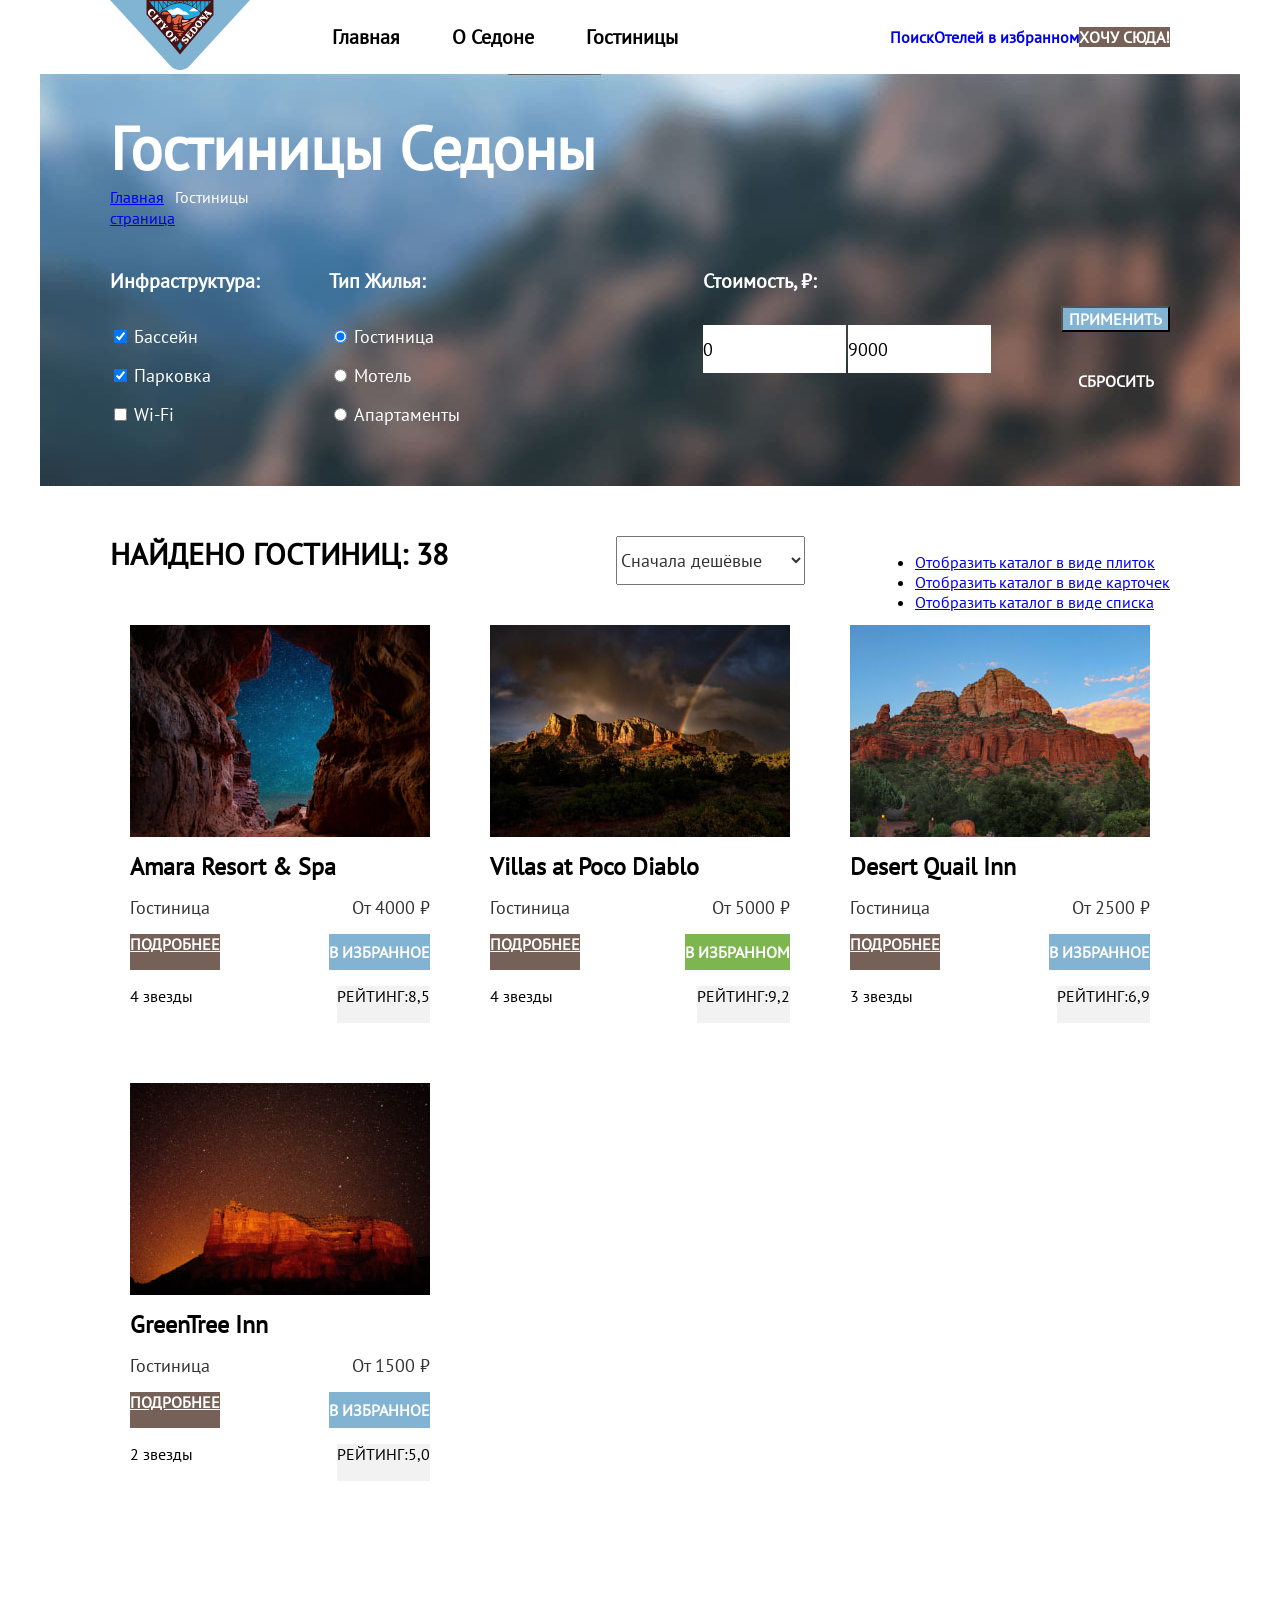
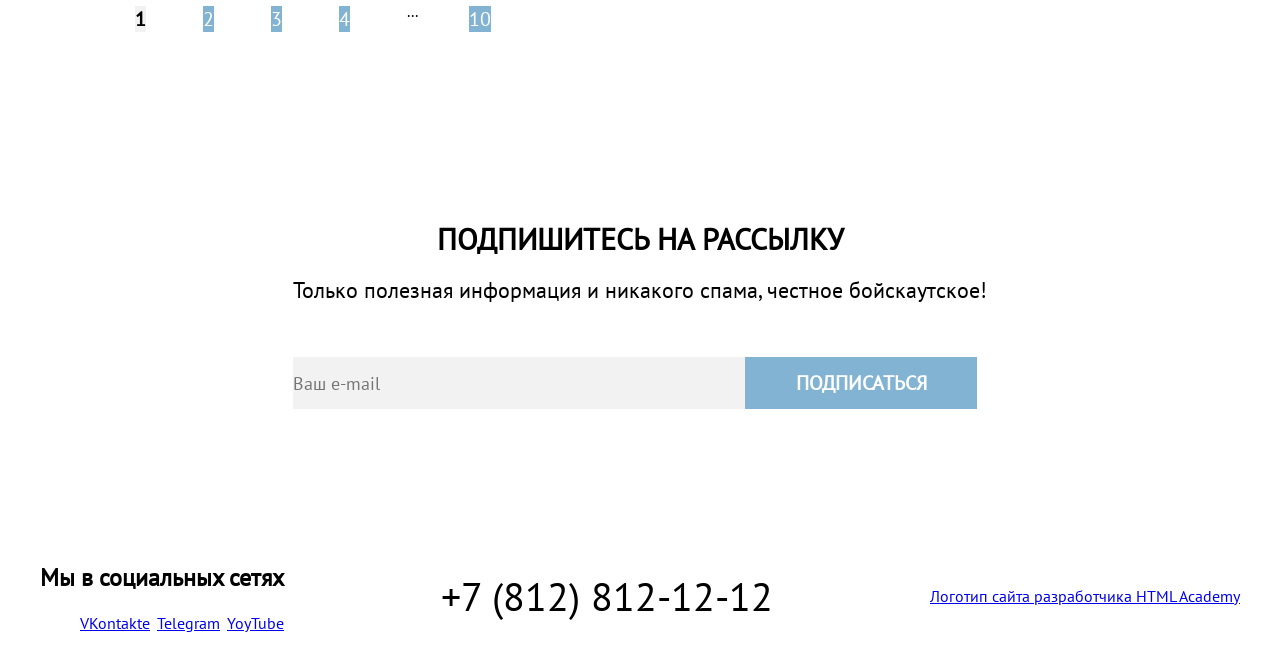
==== catalog.html @ 5b8c063a "Add files via upload" ====
<!DOCTYPE html>
<html lang="ru">

<head>
  <meta charset="utf-8">
  <link rel="stylesheet" href="styles/styles.css">
  <title>Седона</title>
</head>

<body>
  <header class="page_header">
    <nav class="navigation">
      <a class="page_navigation_logo" href="catalog.html">
        <img class="header_logo" src="images/header_logo.svg" width="140" height="70"
          alt="Логотип «Седона» в шапке сайта">
      </a>

      <!-- Блок навигации -->

      <ul class="navigation_list">
        <li class="navigation_item">
          <a class="navigation_link navigation_link_current" href="index.html">Главная</a>
        </li>
        <li class="navigation_item">
          <a class="navigation_link" href="#">О Седоне</a>
        </li>
        <li class="navigation_item">
          <a class="navigation_link navigation_link_current" aria_current="page">Гостиницы</a>
        </li>
      </ul>

      <!-- Блок пользователя -->

      <ul class="navigation_user">
        <li class="navigation_item">
          <a class="navigation_link" href="#">
            <span class="visually_hidden">Поиск</span>
          </a>
        </li>
        <li class="navigation_item">
          <a class="navigation_link" href="#">
            <span class="visually_hidden">Отелей в избранном</span>
            <span class="favourites_counter"></span>
          </a>
        </li>
        <li class="navigation_item">
          <a class="navigation_button button_brown" href="catalog.html">Хочу сюда!</a>
        </li>
      </ul>
    </nav>
  </header>

  <main class="main_container main">
    <div class="background">
      <header class="inner_header">
        <h1 class="inner-header_title">Гостиницы Седоны</h1>
        <!-- Хлебные крошки -->
        <ul class="breadcrumbs">
          <li class="breadcrumbs_item">
            <a class="breadcrumbs-link" href="index.html">
              <span class="visually-hidden">Главная страница</span>
            </a>
          </li>
          <li class="breadcrumbs_item">
            <a class="breadcrumbs-link breadcrumbs_current" aria-current="page">Гостиницы</a>
          </li>
        </ul>
      </header>
      <!-- Фильтры для поиска -->
      <section class="catalog_filter">
        <h2 class="visually-hidden" hidden>Фильтры для поиска гостиниц</h2>
        <form class="catalog_filter_form" action="https://echo.htmlacademy.ru/" method="get">
          <fieldset class="catalog_filter_group">
            <legend class="catalog_filter_title">Инфраструктура:</legend>
            <ul class="catalog_filter_list">
              <li class="catalog_filter_item">
                <label class="control">
                  <input class="control_input" type="checkbox" name="swimming_pool" checked>
                  <span class="control_label">Бассейн</span>
                </label>
              </li>
              <li class="catalog_filter_item">
                <label class="control">
                  <input class="control_input" type="checkbox" name="parking_place" checked>
                  <span class="control_label">Парковка</span>
                </label>
              </li>
              <li class="catalog_filter_item">
                <label class="control">
                  <input class="control_input" type="checkbox" name="Wi-Fi">
                  <span class="control_label">Wi-Fi</span>
                </label>
              </li>
            </ul>
          </fieldset>
          <fieldset class="catalog_filter_group">
            <legend class="catalog_filter_title">Тип Жилья:</legend>
            <ul class="catalog_filter_list">
              <li class="catalog_filter_item">
                <label class="control">
                  <input class="control_input" type="radio" name="hotels_type" value="hotel" checked>
                  <span class="control_label">Гостиница</span>
                </label>
              </li>
              <li class="catalog_filter_item">
                <label class="control">
                  <input class="control_input" type="radio" name="hotels_type" value="motel">
                  <span class="control_label">Мотель</span>
                </label>
              </li>
              <li class="catalog_filter_item">
                <label class="control">
                  <input class="control_input" type="radio" name="hotels_type" value="apartments">
                  <span class="control_label">Апартаменты</span>
                </label>
              </li>
            </ul>
          </fieldset>
          <!-- Доделать ценовой фильтр -->
          <div class="price_wrap">
            <fieldset class="catalog_filter_group">
              <legend class="catalog_filter_title">Стоимость, ₽:</legend>
              <div class="control_wrap">
                <label class="control">
                  <input class="input control_input price_control" type="number" value="0">
                </label>
                <label class="control">
                  <input class="input control_input price_control" type="number" value="9000">
                </label>
              </div>
            </fieldset>
          </div>
          <div class="button_wrap">
            <button class="btn button_apply button_blue" type="submit">Применить</button>
            <button class="btn button_reset" type="reset">Сбросить</button>
          </div>
        </form>
      </section>
    </div>

    <!-- Отображение каталога -->

    <section class="catalog_hotels">
      <div class="sort_wrap">
        <h2 class="catalog_hotels_title block_title">Найдено гостиниц: 38</h2>
        <select class="select select_control" aria-label="Сортировка">
          <option value="cheap">Сначала дешёвые</option>
          <option value="expensive">Сначала дорогие</option>
          <option value="popular">Сначала популярные</option>
        </select>
        <!-- Сортировка -->
        <ul class="sort_list">
          <li class="sort_item">
            <a class="sort sort_current" href="catalog.html?view=tile">
              <span class="visually-hidden">Отобразить каталог в виде плиток</span>
            </a>
          </li>
          <li class="sort_item">
            <a class="sort" href="catalog.html?view=card">
              <span class="visually-hidden">Отобразить каталог в виде карточек</span>
            </a>
          </li>
          <li class="sort_item">
            <a class="sort" href="catalog.html?view=list">
              <span class="visually-hidden">Отобразить каталог в виде списка</span>
            </a>
          </li>
        </ul>
      </div>

      <!-- Карточки гостиниц -->

      <ul class="hotels_list">
        <li class="hotels_card">
          <a href="#" class="hotels_link">
            <img class="hotels_image" src="images/catalog/amara_resort.jpg" width="300" height="212"
              alt="Звёздное небо в обрамлении скал">
          </a>
          <h3 class="hotels_title">Amara Resort &amp; Spa</h3>
          <p class="hotels_type_and_price">
            <span class="hotels_type">Гостиница</span>
            <span class="hotels_price">От 4000 ₽</span>
          </p>
          <p class="hotels_buttons">
            <a class="hotels_button button_brown" href="#">Подробнее</a>
            <button class="btn button_favourites button_blue" type="button">В избранное</button>
          </p>
          <div class="rating_wrap">
            <p class="rating_star">
              <span class="visually-hidden">4 звезды</span>
            </p>
            <p class="rating_text">Рейтинг:8,5</p>
          </div>
        </li>

        <li class="hotels_card">
          <a href="#" class="hotels_link">
            <img class="hotels_image" src="images/catalog/villas.jpg" width="300" height="212"
              alt="Скалы и радуга на закате">
          </a>
          <h3 class="hotels_title">Villas at Poco Diablo</h3>
          <p class="hotels_type_and_price">
            <span class="hotels_type">Гостиница</span>
            <span class="hotels_price">От 5000 ₽</span>
          </p>
          <p class="hotels_buttons">
            <a class="hotels_button button_brown" href="#">Подробнее</a>
            <button class="btn button_favourites button_green" type="button">В избранном</button>
          </p>
          <div class="rating_wrap">
            <p class="rating_star">
              <span class="visually-hidden">4 звезды</span>
            </p>
            <p class="rating_text">Рейтинг:9,2</p>
          </div>
        </li>

        <li class="hotels_card">
          <a href="#" class="hotels_link">
            <img class="hotels_image" src="images/catalog/desert.jpg" width="300" height="212"
              alt="Красные скалы на фоне закатного неба">
          </a>
          <h3 class="hotels_title">Desert Quail Inn</h3>
          <p class="hotels_type_and_price">
            <span class="hotels_type">Гостиница</span>
            <span class="hotels_price">От 2500 ₽</span>
          </p>
          <p class="hotels_buttons">
            <a class="hotels_button button_brown" href="#">Подробнее</a>
            <button class="btn button_favourites button_blue" type="button">В избранное</button>
          </p>
          <div class="rating_wrap">
            <p class="rating_star">
              <span class="visually-hidden">3 звезды</span>
            </p>
            <p class="rating_text">Рейтинг:6,9</p>
          </div>
        </li>

        <li class="hotels_card">
          <a href="#" class="hotels_link">
            <img class="hotels_image" src="images/catalog/greentree.jpg" width="300" height="212"
              alt="Скала под звёздным куполом">
          </a>
          <h3 class="hotels_title">GreenTree Inn</h3>
          <p class="hotels_type_and_price">
            <span class="hotels_type">Гостиница</span>
            <span class="hotels_price">От 1500 ₽</span>
          </p>
          <p class="hotels_buttons">
            <a class="hotels_button button_brown" href="#">Подробнее</a>
            <button class="btn button_favourites button_blue" type="button">В избранное</button>
          </p>
          <div class="rating_wrap">
            <p class="rating_star">
              <span class="visually-hidden">2 звезды</span>
            </p>
            <p class="rating_text">Рейтинг:5,0</p>
          </div>
        </li>
      </ul>

      <!-- Пагинация -->

      <ul class="pagination_list">
        <li class="pagination_item">
          <a class="pagination_link pagination_link_current" aria-current="page">1</a>
        </li>
        <li class="pagination_item">
          <a class="pagination_link" href="#">2</a>
        </li>
        <li class="pagination_item">
          <a class="pagination_link" href="#">3</a>
        </li>
        <li class="pagination_item">
          <a class="pagination_link" href="#">4</a>
        </li>
        <li class="pagination_item">
          <span class="pagination_more">...</span>
        </li>
        <li class="pagination_item">
          <a class="pagination_link" href="#">10</a>
        </li>
      </ul>
    </section>

    <!-- Рассылка -->

    <section class="catalog_subscribe page_subscribe subscribe_light">
      <div class="subscribe_wrap">
        <h2 class="subscribe_title block_title">Подпишитесь на рассылку</h2>
        <p class="subscribe_text block_description">Только полезная информация и никакого спама, честное бойскаутское!
        </p>
        <form class="subscribe_form" action="https://echo.htmlacademy.ru/" method="post">
          <input class="input subscribe_field" type="email" name="subscribe_email" placeholder="Ваш e-mail" required>
          <button class="btn subscribe_button button_blue" type="submit">Подписаться</button>
        </form>
      </div>
    </section>
  </main>

  <!-- Подвал сайта -->

  <footer class="page-footer">
    <section class="social">
      <h2 class="visually-hidden">Мы в социальных сетях</h2>
      <ul class="social_list">
        <li class="social_item">
          <a class="social_button" href="https://vk.com/htmlacademy">
            <span class="visually-hidden">VKontakte</span>
          </a>
        </li>

        <li class="social_item">
          <a class="social_button" href="https://t.me/htmlacademy">
            <span class="visually-hidden">Telegram</span>
          </a>
        </li>

        <li class="social_item">
          <a class="social_button" href="https://www.youtube.com/user/htmlacademyru">
            <span class="visually-hidden">YoyTube</span>
          </a>
        </li>
      </ul>
    </section>

    <a class="footer_contact_phone" href="tel:+78128121212">+7 (812) 812-12-12</a>

    <a class="htmlacademy_link" href="https://htmlacademy.ru/intensive/htmlcss">
      <span class="visually-hidden">Логотип сайта разработчика HTML Academy</span>
    </a>
  </footer>
</body>

</html>
---- styles/styles.css ----
@font-face {
  font-family: "PT Sans";
  font-style: normal;
  font-weight: 400;
  src: url("../fonts/ptsans-400.woff2") format("woff2");
  font-display: swap;
}

@font-face {
  font-family: "PT Sans";
  font-style: normal;
  font-weight: 700;
  src: utl("../fonts/ptsans-700.woff2") format("woff2");
  font-display: swap;
}

html {
  height: 100%;
  width: 100%;
}

body {
  width: 1200px;
  margin: 0 auto;
  display: flex;
  flex-direction: column;
  min-height: 100%;
  font-family: "PT Sans", sans-serif;
  color: #000;
  background-color: #fff;
}

.main_container {
  flex-grow: 1;
}

.main_page {
  text-align: center;
}

/* Блок навигации */

.navigation {
  width: 1060px;
  display: flex;
  margin: 0 auto;
}

.navigation_logo {
  width: 140px;
}

.navigation_list {
  margin: 0;
  padding: 0;
  width: 450px;
  margin-left: 30px;
  font-size: 20px;
  font-weight: 700;
  line-height: 24px;
  text-align: left;
  list-style: none;
  display: flex;
  justify-content: space-evenly;
  align-items: center;
}

.navigation_list a {
  text-decoration: none;
  color: #000;
}

/* Блок пользователя */

.navigation_user {
  margin: 0;
  padding: 0;
  max-width: 320px;
  margin-left: auto;
  font-size: 16px;
  line-height: 20px;
  font-weight: 700;
  list-style: none;
  display: flex;
  justify-content: space-between;
  align-items: center;
}

.navigation_user a {
  text-decoration: none;
  text-align: center;
}

.button_brown {
  background-color: #756157;
  color: white;
  text-transform: uppercase;
  font-weight: 700;
}

/* Приветствие */

.page_welcome {
  background-color: lightblue;
  background-image: url("../images/overlap.svg"), url("../images/index_background.jpg");
  background-position: bottom, center center;
  background-repeat: no-repeat;
  background-size: 100% auto, cover;
  padding: 51px 371px 82px;
}

.welcome {
  display: block;
  margin: 0 auto;
}

/* Заголовки и описания */

.block_title{
  font-size: 30px;
  line-height: 36px;
  text-transform: uppercase;
}

.block_description {
  font-size: 22px;
  line-height: 26px;
}

.item_title {
  font-size: 24px;
  line-height: 28px;
  text-transform: uppercase;
}

.item_description {
  font-size: 18px;
  line-height: 21px;
}

/* Преимущества */
.advantages_title_wrap {
  width: 700px;
  margin: 69px auto;
}

.advantages_list{
  margin: 0;
  padding: 0;
}

.advantages_item{
  list-style: none;
}

.advantages_item_wrap {
  display: flex;
}

.advantages_wrap {
  width: 400px;
  height: 385px;
  display: flex;
  flex-direction: column;
  justify-content: space-evenly;
}

.advantages_item_title {
  width: 175px;
  height: 56px;
  margin: 0 auto;
}

.advantages_item_description {
  width: 230px;
  height: 63px;
  margin: 0 auto;
}

.advantages_item_blue {
  background-color: #82B3D3;
}

.advantages_item_light {
  background-color: rgba(131, 179, 211, 0.12);
}

/* Преимущества и услуги */

.advantages_item_light_blue,
.services_item:nth-child(2n+1) {
  background-color: rgba(131, 179, 211, 0.2);
}

/* Услуги */
.services_title_wrap {
  width: 500px;
  margin: 64px auto;
}

.services_list {
  display: flex;
  margin: 0;
  padding: 0;
}

.services_item {
  width: 400px;
  height: 385px;
  list-style: none;
  display: flex;
  flex-direction: column;
  justify-content: space-evenly;
}

/* Поиск гостиниц */
.hotels{
  height: 406px;
  display: flex;
  flex-direction: column;
  justify-content: center;
}

.button_search {
  font-size: 20px;
  line-height: 36px;
  width: 376px;
  height: 52px;
  margin: 0 auto;
}

/* Рассылка */

.btn,
.input,
.select {
  font-family: inherit;
}

.subscribe {
  color: #fff;
  background-color: lightblue;
  background-image: url("../images/subscribe.jpg");
  background-size: cover;
}

.page_subscribe {
  height: 414.86px;
  display: flex;
  flex-direction: column;
  justify-content: center;
}

.subscribe_wrap {
  display: flex;
  flex-direction: column;
  width: 684ppx;
  height: 214.86px;
  margin: 0 auto;
}

.subscribe_title {
  margin: 0 auto 20px;
}

.block_description {
  margin: 0 auto 54px;
}

.subscribe_form {
  width: 684px;
  display: flex;
}

.button_blue {
  color: #fff;
  background-color: #82B3D3;
  font-weight: 700;
  text-transform: uppercase;
}

.subscribe_field {
  padding: 0;
  border: 0;
  font-size: 18px;
  line-height: 24px;
  width: 452px;
  height: 52px;
  background-color: #F2F2F2;
}

.subscribe_button {
  padding: 0;
  border: 0;
  font-size: 20px;
  line-height: 36px;
  width: 232px;
  height: 52px;
}

/* Подвал сайта */
.page-footer {
  height: 120px;
  display: flex;
  justify-content: space-between;
  align-items: center;
}

.social_list {
  display: flex;
  list-style: none;
  justify-content: space-between;
}

.footer_contact_phone {
  text-decoration: none;
  color: #000;
  font-size: 40px;
  line-height: 40px;
}

/* Страница каталога */

.background {
  background-image: url("../images/catalog/header_background.jpg");
  color: #fff;
  background-size: cover;
  background-repeat: no-repeat;
  height: 412px;
  margin-bottom: 50px;
}

.inner-header_title {
  font-size: 60px;
  line-height: 78px;
  margin: 0;
  padding-top: 35px;
  padding-left: 70px;
}

/* Хлебные крошки */

.breadcrumbs {
  margin: 0;
  list-style: none;
  padding-left: 70px;
  padding-bottom: 40px;
  display:flex;
  width: 114px;
}

.breadcrumbs_item {
  font-size: 16px;
  line-height: 21px;
}

/* Фильтры для поиска */

.catalog_filter {
  padding-left: 70px;
  width: 1060px;
  min-height: 160px;
}

.catalog_filter_form {
  display: flex;
  justify-content: space-between;
  max-height: 200px;
}

.catalog_filter_title {
  padding: 0;
  font-size: 20px;
  line-height: 24px;
  font-weight: 700;
  margin-bottom: 32px;
}

.catalog_filter_group {
  border: 0;
  padding: 0;
  margin: 0;
}

.catalog_filter_group:nth-child(1) {
  margin-right: 70px;
}

.catalog_filter_group:nth-child(2) {
  margin-right: auto;
}

.catalog_filter_list {
  padding: 0;
  margin: 0;
  display: flex;
  flex-direction: column;
}

.catalog_filter_item {
  list-style: none;
}

.catalog_filter_item + .catalog_filter_item {
  margin-top: 16px;
}

.control_label {
  font-size: 18px;
  line-height: 23px;
}

.control_input {
  font-size: 18px;
  line-height: 24px;
  max-width: 143px;
}

.price_wrap {
  width: 288px;
  height: 160px;
  margin-right: 70px;
}

.control_wrap {
  width: 288px;
  display: flex;
  justify-content: space-between;
}

.price_control {
  width: 143px;
  height: 48px;
  border: 0;
  padding: 0;
}

.button_wrap {
  display: flex;
  flex-direction: column;
  justify-content: space-evenly;
}

.button_apply,
.button_reset {
  font-size: 16px;
  line-height: 20px;
  text-transform: uppercase;
  font-weight: 700;
  color: #fff;
}

.button_reset {
  background-color: transparent;
  border: none;
}

/* Отображение каталога */

.sort_wrap {
  display: flex;
  width: 1060px;
  margin: 0 auto;
  justify-content: space-between;
  height: 49px;
  margin-bottom: 40px;
}

.catalog_hotels_title {
  margin: 0;
  margin-right: auto;
}

.select {
  margin-right: 70px;
}

/* Сортировка */

.select_control,
.hotels_type_and_price {
  font-size: 18px;
  line-height: 21px;
  color: #333;
}

/* Карточки гостиниц */

.hotels_list {
  padding: 0;
  width: 1060px;
  height: 896px;
  margin: 0 auto;
  display: flex;
  flex-wrap: wrap;
  list-style: none;
  justify-content: space-between;
  align-content: space-between;
  margin-bottom: 80px;
}

.hotels_card {
  width: 340px;
  height: 438px;
}

.hotels_image {
  display: block;
  margin: 0 auto;
}

.hotels_title {
  font-size: 24px;
  line-height: 28px;
  font-weight: 700;
  width: 300px;
  height: 28px;
  margin: 16px auto;
}

.hotels_type_and_price {
  width: 300px;
  height: 21px;
  margin: 16px auto;
  display: flex;
  justify-content: space-between;
}

.hotels_buttons {
  width: 300px;
  height: 36px;
  font-size: 16px;
  line-height: 20px;
  margin: 16px auto;
  display: flex;
  justify-content: space-between;
}

.rating_wrap {
  width: 300px;
  height: 37px;
  display: flex;
  justify-content: space-between;
  margin: 16px auto;
}

.rating_star {
  margin: 0;
}

.rating_text {
  margin: 0;
  font-size: 16px;
  line-height: 20px;
  background-color: #F2F2F2;
  text-transform: uppercase;
}

.button_favourites {
  border: 0;
  padding: 0;
  font-size: 16px;
  line-height: 20px;
  text-transform: uppercase;
  text-align: center;
}

.button_green {
  color: #fff;
  background-color: #7DB54F;
  font-weight: 700;
}

/* Пагинация */

.pagination_list {
  margin: 0 auto 60px;
  padding: 0;
  width: 1060px;
  display: flex;
  height: 60px;
  list-style: none;
}

.pagination_item {
  width: 60px;
  height: 60px;
  text-align: center;
}

.pagination_item:not(:last-child) {
  margin-right: 8px;
}

.pagination_link {
  text-decoration: none;
  color: #fff;
  background-color: #82B3D3;
  font-size: 20px;
  line-height: 36px;
}

.pagination_link_current {
  color: #000;
  background-color: #F2F2F2;
  font-weight: 700;
}

/* Рассылка */

.catalog_subscribe {
  text-align: center;
}
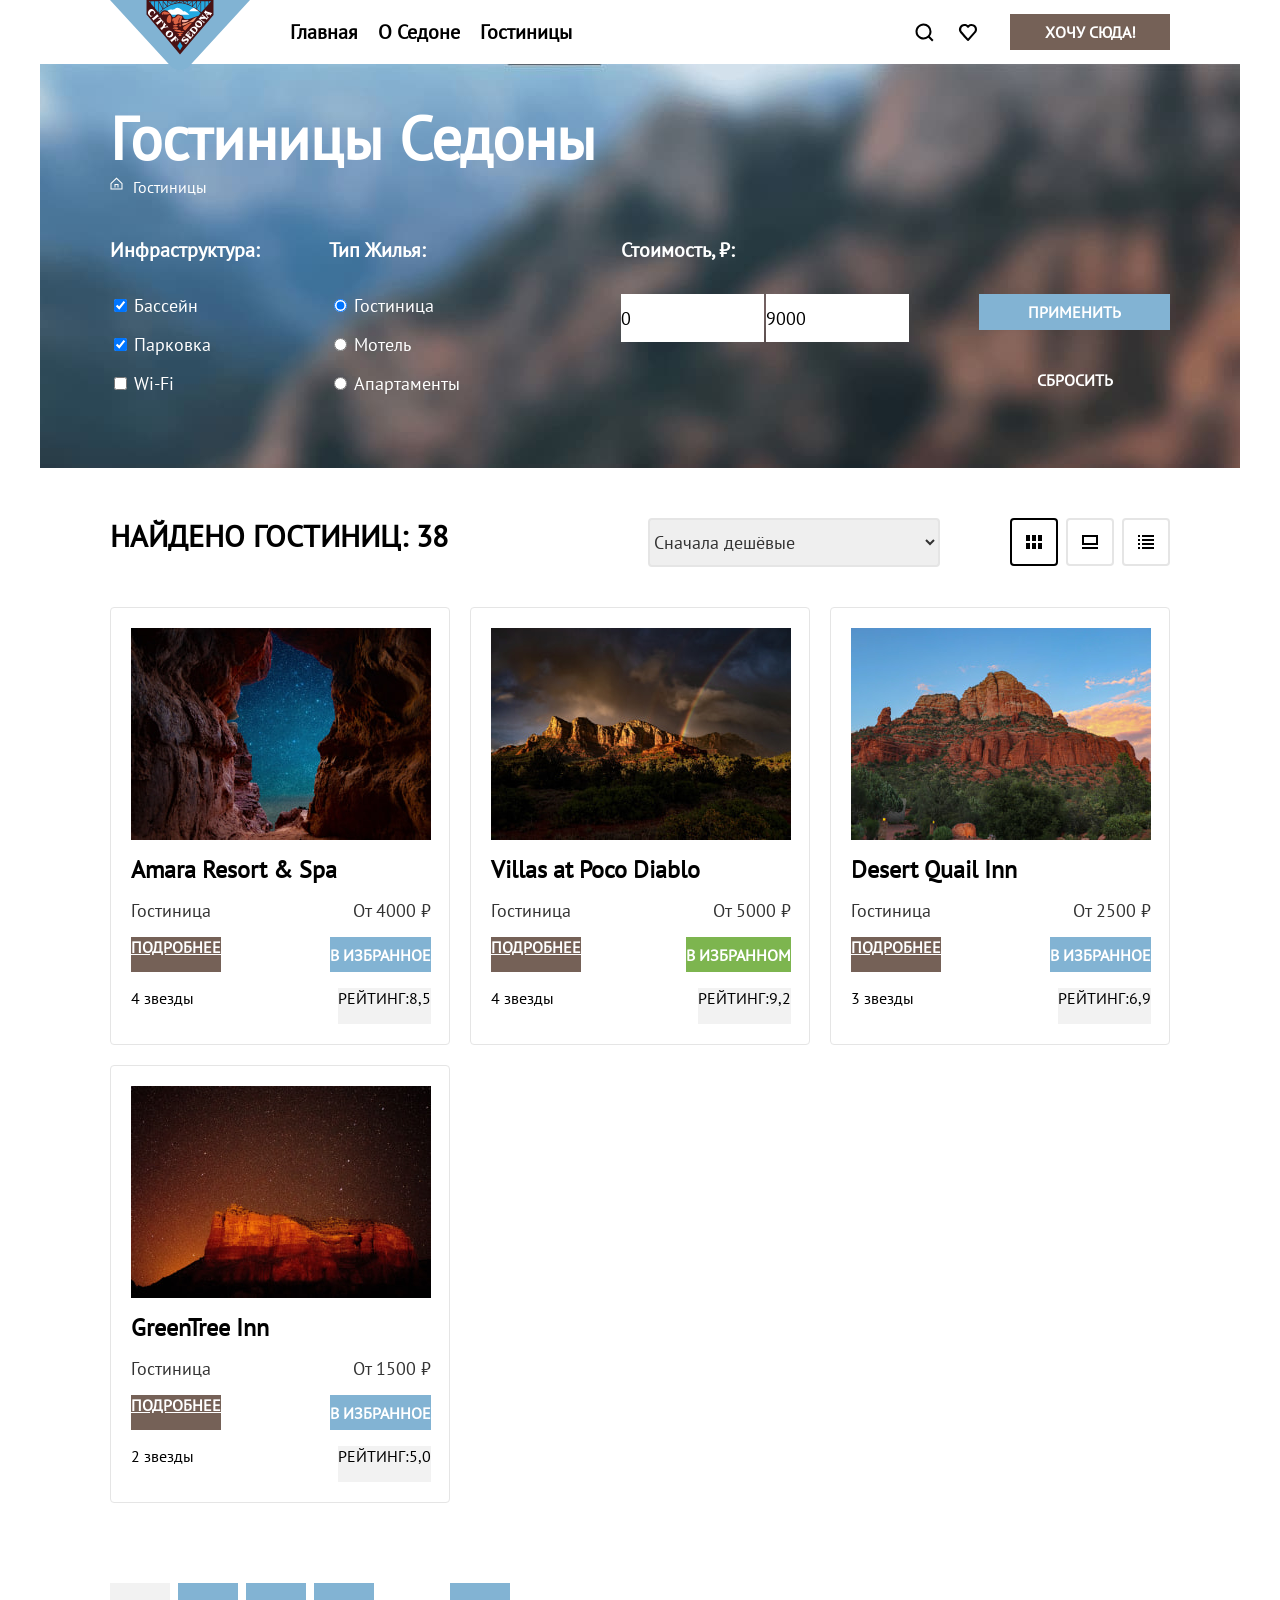
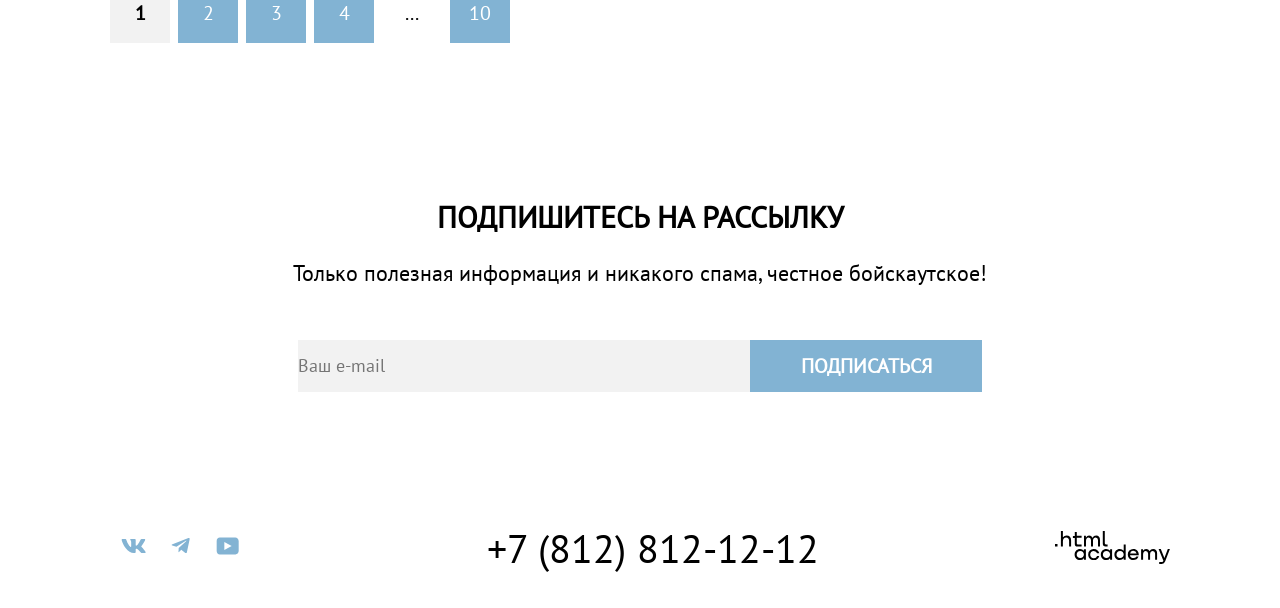
==== commit 2de5acfb: "Add files via upload" ====
--- a/catalog.html
+++ b/catalog.html
@@ -10,7 +10,7 @@
 <body>
   <header class="page_header">
     <nav class="navigation">
-      <a class="page_navigation_logo" href="catalog.html">
+      <a class="navigation_logo" href="catalog.html">
         <img class="header_logo" src="images/header_logo.svg" width="140" height="70"
           alt="Логотип «Седона» в шапке сайта">
       </a>
@@ -33,32 +33,36 @@
 
       <ul class="navigation_user">
         <li class="navigation_item">
-          <a class="navigation_link" href="#">
-            <span class="visually_hidden">Поиск</span>
-          </a>
-        </li>
-        <li class="navigation_item">
-          <a class="navigation_link" href="#">
-            <span class="visually_hidden">Отелей в избранном</span>
+          <a class="navigation_link search" href="#">
+            <span class="visually_hidden" hidden>Поиск</span>
+          </a>
+        </li>
+        <li class="navigation_item">
+          <a class="navigation_link favourite" href="#">
+            <span class="visually_hidden" hidden>Отелей в избранном:</span>
             <span class="favourites_counter"></span>
           </a>
         </li>
         <li class="navigation_item">
-          <a class="navigation_button button_brown" href="catalog.html">Хочу сюда!</a>
+          <a class="navigation_button button_brown" href="#">
+            <span>Хочу сюда!</span>
+          </a>
         </li>
       </ul>
     </nav>
   </header>
 
   <main class="main_container main">
-    <div class="background">
+    <div class="filter_background_wrap">
       <header class="inner_header">
         <h1 class="inner-header_title">Гостиницы Седоны</h1>
+
         <!-- Хлебные крошки -->
+
         <ul class="breadcrumbs">
           <li class="breadcrumbs_item">
             <a class="breadcrumbs-link" href="index.html">
-              <span class="visually-hidden">Главная страница</span>
+              <span class="visually-hidden" hidden>Главная страница</span>
             </a>
           </li>
           <li class="breadcrumbs_item">
@@ -66,7 +70,9 @@
           </li>
         </ul>
       </header>
+
       <!-- Фильтры для поиска -->
+
       <section class="catalog_filter">
         <h2 class="visually-hidden" hidden>Фильтры для поиска гостиниц</h2>
         <form class="catalog_filter_form" action="https://echo.htmlacademy.ru/" method="get">
@@ -116,7 +122,9 @@
               </li>
             </ul>
           </fieldset>
+
           <!-- Доделать ценовой фильтр -->
+
           <div class="price_wrap">
             <fieldset class="catalog_filter_group">
               <legend class="catalog_filter_title">Стоимость, ₽:</legend>
@@ -148,21 +156,23 @@
           <option value="expensive">Сначала дорогие</option>
           <option value="popular">Сначала популярные</option>
         </select>
+
         <!-- Сортировка -->
+
         <ul class="sort_list">
+          <li class="sort_item sort_item_current">
+            <a class="sort icon_tile" href="catalog.html?view=tile">
+              <span class="visually-hidden" hidden>Отобразить каталог в виде плиток</span>
+            </a>
+          </li>
           <li class="sort_item">
-            <a class="sort sort_current" href="catalog.html?view=tile">
-              <span class="visually-hidden">Отобразить каталог в виде плиток</span>
+            <a class="sort icon_card" href="catalog.html?view=card">
+              <span class="visually-hidden" hidden>Отобразить каталог в виде карточек</span>
             </a>
           </li>
           <li class="sort_item">
-            <a class="sort" href="catalog.html?view=card">
-              <span class="visually-hidden">Отобразить каталог в виде карточек</span>
-            </a>
-          </li>
-          <li class="sort_item">
-            <a class="sort" href="catalog.html?view=list">
-              <span class="visually-hidden">Отобразить каталог в виде списка</span>
+            <a class="sort icon_list" href="catalog.html?view=list">
+              <span class="visually-hidden" hidden>Отобразить каталог в виде списка</span>
             </a>
           </li>
         </ul>
@@ -276,7 +286,7 @@
           <a class="pagination_link" href="#">4</a>
         </li>
         <li class="pagination_item">
-          <span class="pagination_more">...</span>
+          <span class="pagination_link pagination_more">...</span>
         </li>
         <li class="pagination_item">
           <a class="pagination_link" href="#">10</a>
@@ -303,23 +313,23 @@
 
   <footer class="page-footer">
     <section class="social">
-      <h2 class="visually-hidden">Мы в социальных сетях</h2>
+      <h2 class="visually-hidden" hidden>Мы в социальных сетях</h2>
       <ul class="social_list">
         <li class="social_item">
-          <a class="social_button" href="https://vk.com/htmlacademy">
-            <span class="visually-hidden">VKontakte</span>
+          <a class="social_button button_vk" href="https://vk.com/htmlacademy">
+            <span class="visually-hidden" hidden>VKontakte</span>
           </a>
         </li>
 
         <li class="social_item">
-          <a class="social_button" href="https://t.me/htmlacademy">
-            <span class="visually-hidden">Telegram</span>
+          <a class="social_button button_tg" href="https://t.me/htmlacademy">
+            <span class="visually-hidden" hidden>Telegram</span>
           </a>
         </li>
 
         <li class="social_item">
-          <a class="social_button" href="https://www.youtube.com/user/htmlacademyru">
-            <span class="visually-hidden">YoyTube</span>
+          <a class="social_button button_youtube" href="https://www.youtube.com/user/htmlacademyru">
+            <span class="visually-hidden" hidden>YouTube</span>
           </a>
         </li>
       </ul>
@@ -328,7 +338,7 @@
     <a class="footer_contact_phone" href="tel:+78128121212">+7 (812) 812-12-12</a>
 
     <a class="htmlacademy_link" href="https://htmlacademy.ru/intensive/htmlcss">
-      <span class="visually-hidden">Логотип сайта разработчика HTML Academy</span>
+      <span class="visually-hidden" hidden>Логотип сайта разработчика HTML Academy</span>
     </a>
   </footer>
 </body>
--- a/styles/styles.css
+++ b/styles/styles.css
@@ -24,7 +24,7 @@
   margin: 0 auto;
   display: flex;
   flex-direction: column;
-  min-height: 100%;
+  min-height: 100vh;
   font-family: "PT Sans", sans-serif;
   color: #000;
   background-color: #fff;
@@ -34,35 +34,36 @@
   flex-grow: 1;
 }
 
-.main_page {
-  text-align: center;
-}
-
 /* Блок навигации */
 
 .navigation {
   width: 1060px;
+  height: 64px;
   display: flex;
   margin: 0 auto;
 }
 
 .navigation_logo {
   width: 140px;
+  height: 70px;
+  margin-right: 30px;
+  position: relative;
 }
 
 .navigation_list {
   margin: 0;
   padding: 0;
-  width: 450px;
-  margin-left: 30px;
+  max-width: 500px;
   font-size: 20px;
   font-weight: 700;
   line-height: 24px;
-  text-align: left;
-  list-style: none;
-  display: flex;
-  justify-content: space-evenly;
+  list-style: none;
+  display: flex;
   align-items: center;
+}
+
+.navigation_list .navigation_item {
+  padding: 0 10px;
 }
 
 .navigation_list a {
@@ -75,27 +76,58 @@
 .navigation_user {
   margin: 0;
   padding: 0;
-  max-width: 320px;
-  margin-left: auto;
   font-size: 16px;
   line-height: 20px;
   font-weight: 700;
-  list-style: none;
-  display: flex;
-  justify-content: space-between;
+  max-width: 400px;
+  margin-left: auto;
+  list-style: none;
+  display: flex;
   align-items: center;
+}
+
+.navigation_user .navigation_item:not(:last-child) {
+  width: 44px;
+  height: 68px;
 }
 
 .navigation_user a {
   text-decoration: none;
-  text-align: center;
+}
+
+.search {
+  display: inline-block;
+  width: 44px;
+  height: 68px;
+  background: url("../images/search.svg") no-repeat center;
+}
+
+.favourite {
+  display: inline-block;
+  width: 44px;
+  height: 68px;
+  background: url("../images/heart.svg") no-repeat center;
 }
 
 .button_brown {
   background-color: #756157;
-  color: white;
+  color: #fff;
   text-transform: uppercase;
   font-weight: 700;
+  border: 0;
+  padding: 0;
+}
+
+.navigation_user .navigation_item:last-child {
+  padding-left: 20px;
+}
+
+.navigation_button {
+  display:flex;
+  width: 160px;
+  height: 36px;
+  justify-content: center;
+  align-items: center;
 }
 
 /* Приветствие */
@@ -103,10 +135,11 @@
 .page_welcome {
   background-color: lightblue;
   background-image: url("../images/overlap.svg"), url("../images/index_background.jpg");
-  background-position: bottom, center center;
+  background-position: bottom, center;
   background-repeat: no-repeat;
   background-size: 100% auto, cover;
-  padding: 51px 371px 82px;
+  padding-top: 51px;
+  padding-bottom: 82px;
 }
 
 .welcome {
@@ -117,12 +150,16 @@
 /* Заголовки и описания */
 
 .block_title{
+  margin-top: 0;
+  text-align: center;
   font-size: 30px;
   line-height: 36px;
   text-transform: uppercase;
 }
 
 .block_description {
+  margin-top:0;
+  text-align: center;
   font-size: 22px;
   line-height: 26px;
 }
@@ -131,19 +168,25 @@
   font-size: 24px;
   line-height: 28px;
   text-transform: uppercase;
+  text-align: center;
 }
 
 .item_description {
   font-size: 18px;
   line-height: 21px;
+  text-align: center;
 }
 
 /* Преимущества */
+
 .advantages_title_wrap {
-  width: 700px;
   margin: 69px auto;
 }
 
+.advantages_title {
+  margin-bottom: 25px;
+}
+
 .advantages_list{
   margin: 0;
   padding: 0;
@@ -155,6 +198,7 @@
 
 .advantages_item_wrap {
   display: flex;
+  flex-wrap: wrap;
 }
 
 .advantages_wrap {
@@ -162,19 +206,15 @@
   height: 385px;
   display: flex;
   flex-direction: column;
-  justify-content: space-evenly;
+  justify-content: center;
 }
 
 .advantages_item_title {
-  width: 175px;
-  height: 56px;
-  margin: 0 auto;
+  margin: 0 auto 62px;
 }
 
 .advantages_item_description {
-  width: 230px;
-  height: 63px;
-  margin: 0 auto;
+  margin: 0;
 }
 
 .advantages_item_blue {
@@ -194,14 +234,14 @@
 
 /* Услуги */
 .services_title_wrap {
-  width: 500px;
   margin: 64px auto;
 }
 
 .services_list {
-  display: flex;
-  margin: 0;
-  padding: 0;
+  margin: 0;
+  padding: 0;
+  display: flex;
+  flex-wrap: wrap;
 }
 
 .services_item {
@@ -210,15 +250,35 @@
   list-style: none;
   display: flex;
   flex-direction: column;
-  justify-content: space-evenly;
+  justify-content: center;
+}
+
+.services_item_title {
+  margin: 0 auto 30px;
+}
+
+.services_item_description {
+  margin-top: 0;
+  margin-inline: auto;
 }
 
 /* Поиск гостиниц */
-.hotels{
-  height: 406px;
+.hotels_search{
   display: flex;
   flex-direction: column;
   justify-content: center;
+  margin: 96px auto;
+}
+
+.services_title,
+.search_title
+.subscribe_title {
+  margin-bottom: 20px;
+}
+
+.search_text,
+.subscribe_text {
+  margin: 0 auto 54px;
 }
 
 .button_search {
@@ -245,31 +305,17 @@
 }
 
 .page_subscribe {
-  height: 414.86px;
   display: flex;
   flex-direction: column;
   justify-content: center;
-}
-
-.subscribe_wrap {
-  display: flex;
-  flex-direction: column;
-  width: 684ppx;
-  height: 214.86px;
-  margin: 0 auto;
-}
-
-.subscribe_title {
-  margin: 0 auto 20px;
-}
-
-.block_description {
-  margin: 0 auto 54px;
+  padding-block: 96px;
 }
 
 .subscribe_form {
   width: 684px;
-  display: flex;
+  height: 52px;
+  display: flex;
+  margin: 0 auto;
 }
 
 .button_blue {
@@ -277,6 +323,8 @@
   background-color: #82B3D3;
   font-weight: 700;
   text-transform: uppercase;
+  padding: 0;
+  border: 0;
 }
 
 .subscribe_field {
@@ -284,32 +332,50 @@
   border: 0;
   font-size: 18px;
   line-height: 24px;
+  background-color: #F2F2F2;
   width: 452px;
-  height: 52px;
-  background-color: #F2F2F2;
 }
 
 .subscribe_button {
-  padding: 0;
-  border: 0;
   font-size: 20px;
   line-height: 36px;
-  width: 232px;
-  height: 52px;
+  flex-grow: 1;
 }
 
 /* Подвал сайта */
+
 .page-footer {
-  height: 120px;
-  display: flex;
+  width: 1060px;
+  min-height: 120px;
+  margin: 0 auto;
+  display: flex;
+  align-items: center;
   justify-content: space-between;
-  align-items: center;
 }
 
 .social_list {
-  display: flex;
-  list-style: none;
-  justify-content: space-between;
+  padding: 0;
+  display: flex;
+  list-style: none;
+  max-width: 300px;
+}
+
+.social_button {
+  display: inline-block;
+  min-width: 47px;
+  min-height: 40px;
+}
+
+.button_vk {
+  background-image: url(../images/social_vk.svg);
+}
+
+.button_tg {
+  background-image: url(../images/social_telegram.svg);
+}
+
+.button_youtube {
+  background-image: url(../images/social_youtube.svg);
 }
 
 .footer_contact_phone {
@@ -319,14 +385,21 @@
   line-height: 40px;
 }
 
+.htmlacademy_link {
+  display: block;
+  width: 115px;
+  height: 33px;
+  background-image: url(../images/footer_logo.svg);
+}
+
 /* Страница каталога */
 
-.background {
+.filter_background_wrap {
   background-image: url("../images/catalog/header_background.jpg");
   color: #fff;
   background-size: cover;
   background-repeat: no-repeat;
-  height: 412px;
+  padding: 35px 70px 70px;
   margin-bottom: 50px;
 }
 
@@ -334,19 +407,16 @@
   font-size: 60px;
   line-height: 78px;
   margin: 0;
-  padding-top: 35px;
-  padding-left: 70px;
 }
 
 /* Хлебные крошки */
 
 .breadcrumbs {
   margin: 0;
-  list-style: none;
-  padding-left: 70px;
-  padding-bottom: 40px;
+  padding: 0;
+  list-style: none;
+  margin-bottom: 40px;
   display:flex;
-  width: 114px;
 }
 
 .breadcrumbs_item {
@@ -354,18 +424,21 @@
   line-height: 21px;
 }
 
+.breadcrumbs_item:nth-child(1) {
+  width: 13px;
+  height: 15px;
+  background: url(../images/catalog/home_icon.svg) no-repeat;
+  margin-right: 10px;
+}
+
 /* Фильтры для поиска */
 
 .catalog_filter {
-  padding-left: 70px;
   width: 1060px;
-  min-height: 160px;
 }
 
 .catalog_filter_form {
   display: flex;
-  justify-content: space-between;
-  max-height: 200px;
 }
 
 .catalog_filter_title {
@@ -386,22 +459,15 @@
   margin-right: 70px;
 }
 
-.catalog_filter_group:nth-child(2) {
-  margin-right: auto;
-}
-
 .catalog_filter_list {
   padding: 0;
   margin: 0;
   display: flex;
   flex-direction: column;
-}
-
-.catalog_filter_item {
-  list-style: none;
-}
-
-.catalog_filter_item + .catalog_filter_item {
+  list-style: none;
+}
+
+.catalog_filter_item:not(:first-child) {
   margin-top: 16px;
 }
 
@@ -413,19 +479,21 @@
 .control_input {
   font-size: 18px;
   line-height: 24px;
-  max-width: 143px;
 }
 
 .price_wrap {
   width: 288px;
-  height: 160px;
+  margin-left: auto;
   margin-right: 70px;
 }
 
 .control_wrap {
   width: 288px;
   display: flex;
-  justify-content: space-between;
+}
+
+.control_wrap .control:nth-child(1) {
+  margin-right: 2px;
 }
 
 .price_control {
@@ -438,7 +506,7 @@
 .button_wrap {
   display: flex;
   flex-direction: column;
-  justify-content: space-evenly;
+  margin-top: 56px;
 }
 
 .button_apply,
@@ -448,11 +516,18 @@
   text-transform: uppercase;
   font-weight: 700;
   color: #fff;
+  padding: 0;
+  border: 0;
+  width: 191px;
+  height: 36px;
+}
+
+.button_apply {
+  margin-bottom: 32px;
 }
 
 .button_reset {
   background-color: transparent;
-  border: none;
 }
 
 /* Отображение каталога */
@@ -462,7 +537,6 @@
   width: 1060px;
   margin: 0 auto;
   justify-content: space-between;
-  height: 49px;
   margin-bottom: 40px;
 }
 
@@ -473,6 +547,55 @@
 
 .select {
   margin-right: 70px;
+  width: 292px;
+  height: 49px;
+  border: 2px solid #e5e5e5;
+  border-radius: 4px;
+}
+
+.sort_list {
+  list-style: none;
+  margin: 0;
+  padding: 0;
+  display: flex;
+  max-width: 300px;
+}
+
+.sort_item {
+  width: 48px;
+  height: 48px;
+  display: flex;
+  justify-content: center;
+  align-items: center;
+  box-sizing: border-box;
+  border: 2px solid #e5e5e5;
+  border-radius: 4px;
+}
+
+.sort_item_current {
+  border-color: #000;
+}
+
+.sort_item:not(:last-child) {
+  margin-right: 8px;
+}
+
+.sort {
+  display: inline-block;
+  width: 16px;
+  height: 14px;
+}
+
+.icon_tile {
+  background: url(../images/catalog/tile.svg);
+}
+
+.icon_card {
+  background: url(../images/catalog/card.svg);
+}
+
+.icon_list {
+  background: url(../images/catalog/list.svg);
 }
 
 /* Сортировка */
@@ -489,49 +612,51 @@
 .hotels_list {
   padding: 0;
   width: 1060px;
-  height: 896px;
   margin: 0 auto;
   display: flex;
   flex-wrap: wrap;
   list-style: none;
-  justify-content: space-between;
-  align-content: space-between;
+  gap: 20px;
   margin-bottom: 80px;
 }
 
 .hotels_card {
+  box-sizing: border-box;
   width: 340px;
   height: 438px;
-}
-
-.hotels_image {
-  display: block;
-  margin: 0 auto;
+  border: 1px solid #e5e5e5;
+  border-radius: 4px;
+  padding: 20px;
+  display:flex;
+  flex-direction: column;
+  gap: 16px;
+}
+
+.hotels_link {
+  height: 212px;
 }
 
 .hotels_title {
+  margin: 0;
   font-size: 24px;
   line-height: 28px;
   font-weight: 700;
-  width: 300px;
-  height: 28px;
-  margin: 16px auto;
 }
 
 .hotels_type_and_price {
+  margin: 0;
   width: 300px;
   height: 21px;
-  margin: 16px auto;
   display: flex;
   justify-content: space-between;
 }
 
 .hotels_buttons {
+  margin: 0;
   width: 300px;
   height: 36px;
   font-size: 16px;
   line-height: 20px;
-  margin: 16px auto;
   display: flex;
   justify-content: space-between;
 }
@@ -541,7 +666,6 @@
   height: 37px;
   display: flex;
   justify-content: space-between;
-  margin: 16px auto;
 }
 
 .rating_star {
@@ -574,22 +698,16 @@
 /* Пагинация */
 
 .pagination_list {
+  padding: 0;
+  width: 1060px;
+  height: 60px;
   margin: 0 auto 60px;
-  padding: 0;
-  width: 1060px;
-  display: flex;
-  height: 60px;
+  display: flex;
   list-style: none;
 }
 
 .pagination_item {
   width: 60px;
-  height: 60px;
-  text-align: center;
-}
-
-.pagination_item:not(:last-child) {
-  margin-right: 8px;
 }
 
 .pagination_link {
@@ -598,6 +716,15 @@
   background-color: #82B3D3;
   font-size: 20px;
   line-height: 36px;
+  display: flex;
+  width: 60px;
+  height: 60px;
+  justify-content: center;
+  align-items: center;
+}
+
+.pagination_item:not(:last-child) {
+  margin-right: 8px;
 }
 
 .pagination_link_current {
@@ -606,6 +733,11 @@
   font-weight: 700;
 }
 
+.pagination_more {
+  color: #000;
+  background-color: #fff;
+}
+
 /* Рассылка */
 
 .catalog_subscribe {
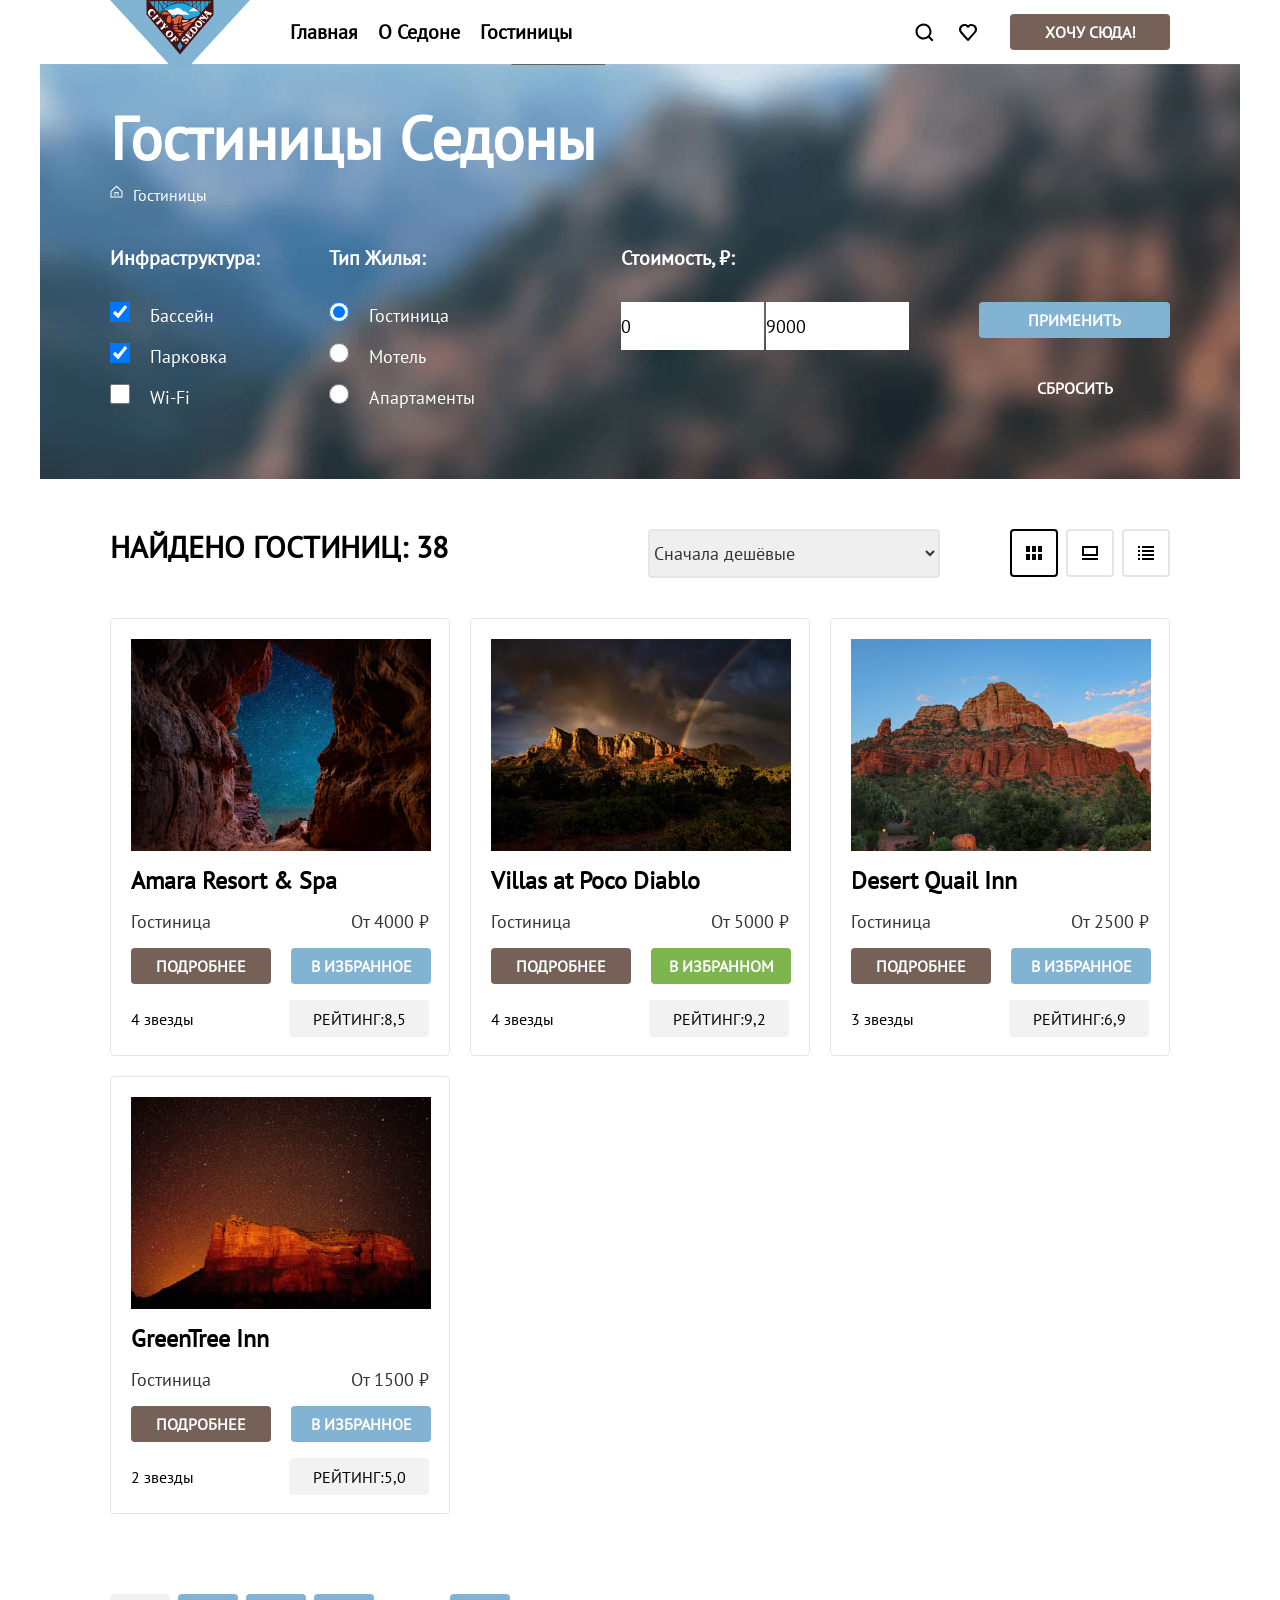
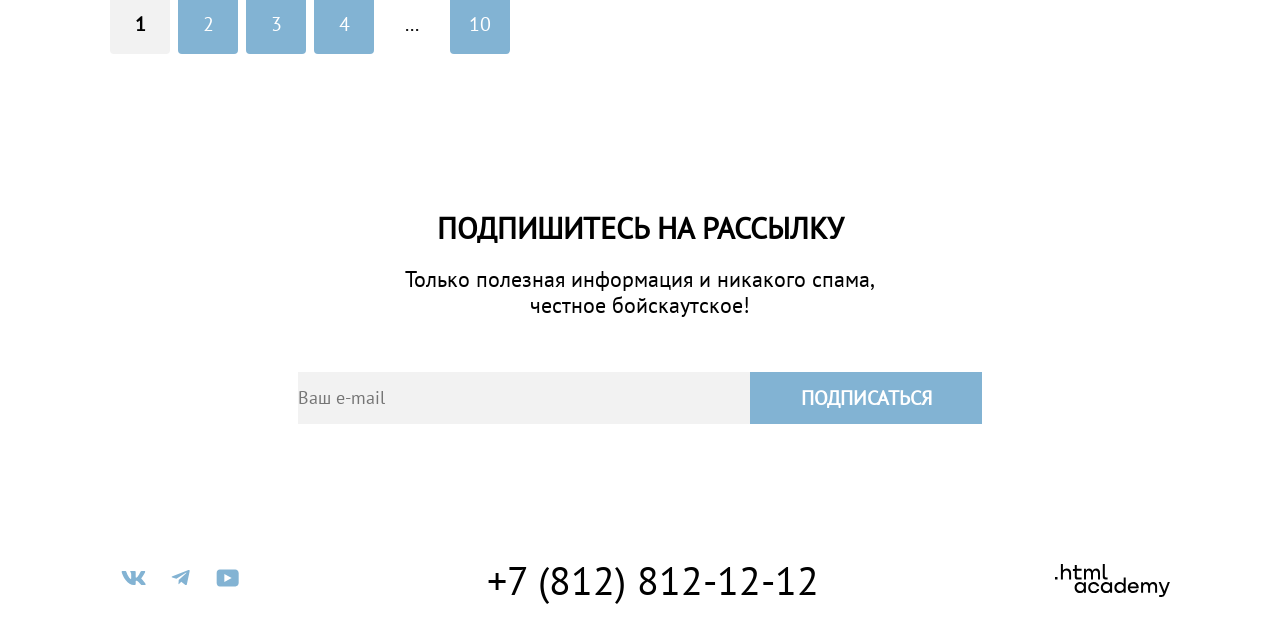
==== commit 3a6aaf3c: "Add files via upload" ====
--- a/catalog.html
+++ b/catalog.html
@@ -297,15 +297,13 @@
     <!-- Рассылка -->
 
     <section class="catalog_subscribe page_subscribe subscribe_light">
-      <div class="subscribe_wrap">
-        <h2 class="subscribe_title block_title">Подпишитесь на рассылку</h2>
-        <p class="subscribe_text block_description">Только полезная информация и никакого спама, честное бойскаутское!
-        </p>
-        <form class="subscribe_form" action="https://echo.htmlacademy.ru/" method="post">
-          <input class="input subscribe_field" type="email" name="subscribe_email" placeholder="Ваш e-mail" required>
-          <button class="btn subscribe_button button_blue" type="submit">Подписаться</button>
-        </form>
-      </div>
+      <h2 class="subscribe_title block_title">Подпишитесь на рассылку</h2>
+      <p class="subscribe_text block_description">Только полезная информация и никакого спама,<br> честное бойскаутское!
+      </p>
+      <form class="subscribe_form" action="https://echo.htmlacademy.ru/" method="post">
+        <input class="input subscribe_field" type="email" name="subscribe_email" placeholder="Ваш e-mail" required>
+        <button class="btn subscribe_button button_blue" type="submit">Подписаться</button>
+      </form>
     </section>
   </main>
 
--- a/styles/styles.css
+++ b/styles/styles.css
@@ -116,6 +116,7 @@
   font-weight: 700;
   border: 0;
   padding: 0;
+  border-radius: 4px;
 }
 
 .navigation_user .navigation_item:last-child {
@@ -150,7 +151,7 @@
 /* Заголовки и описания */
 
 .block_title{
-  margin-top: 0;
+  margin: 0;
   text-align: center;
   font-size: 30px;
   line-height: 36px;
@@ -158,7 +159,7 @@
 }
 
 .block_description {
-  margin-top:0;
+  margin:0;
   text-align: center;
   font-size: 22px;
   line-height: 26px;
@@ -180,11 +181,10 @@
 /* Преимущества */
 
 .advantages_title_wrap {
-  margin: 69px auto;
-}
-
-.advantages_title {
-  margin-bottom: 25px;
+  padding-block: 69px;
+  display: flex;
+  flex-direction: column;
+  gap: 25px;
 }
 
 .advantages_list{
@@ -234,7 +234,10 @@
 
 /* Услуги */
 .services_title_wrap {
-  margin: 64px auto;
+  padding-block: 64px;
+  display: flex;
+  flex-direction: column;
+  gap: 20px;
 }
 
 .services_list {
@@ -254,12 +257,12 @@
 }
 
 .services_item_title {
-  margin: 0 auto 30px;
+  margin-top: 0;
+  margin-bottom: 30px;
 }
 
 .services_item_description {
-  margin-top: 0;
-  margin-inline: auto;
+  margin: 0;
 }
 
 /* Поиск гостиниц */
@@ -267,18 +270,9 @@
   display: flex;
   flex-direction: column;
   justify-content: center;
-  margin: 96px auto;
-}
-
-.services_title,
-.search_title
-.subscribe_title {
-  margin-bottom: 20px;
-}
-
-.search_text,
-.subscribe_text {
-  margin: 0 auto 54px;
+  align-items: center;
+  gap: 20px;
+  padding-block: 96px;
 }
 
 .button_search {
@@ -286,7 +280,7 @@
   line-height: 36px;
   width: 376px;
   height: 52px;
-  margin: 0 auto;
+  margin-top: 34px;
 }
 
 /* Рассылка */
@@ -308,14 +302,16 @@
   display: flex;
   flex-direction: column;
   justify-content: center;
+  align-items: center;
   padding-block: 96px;
+  gap: 20px;
 }
 
 .subscribe_form {
   width: 684px;
   height: 52px;
   display: flex;
-  margin: 0 auto;
+  margin-top:34px;
 }
 
 .button_blue {
@@ -400,13 +396,13 @@
   background-size: cover;
   background-repeat: no-repeat;
   padding: 35px 70px 70px;
-  margin-bottom: 50px;
 }
 
 .inner-header_title {
   font-size: 60px;
   line-height: 78px;
   margin: 0;
+  margin-bottom: 8px;
 }
 
 /* Хлебные крошки */
@@ -433,10 +429,6 @@
 
 /* Фильтры для поиска */
 
-.catalog_filter {
-  width: 1060px;
-}
-
 .catalog_filter_form {
   display: flex;
 }
@@ -465,10 +457,14 @@
   display: flex;
   flex-direction: column;
   list-style: none;
-}
-
-.catalog_filter_item:not(:first-child) {
-  margin-top: 16px;
+  gap: 16px;
+}
+
+.catalog_filter_item .control_input {
+  width: 20px;
+  height: 20px;
+  margin: 0;
+  margin-right: 16px;
 }
 
 .control_label {
@@ -524,6 +520,7 @@
 
 .button_apply {
   margin-bottom: 32px;
+  border-radius: 4px;
 }
 
 .button_reset {
@@ -532,11 +529,12 @@
 
 /* Отображение каталога */
 
+.catalog_hotels {
+  padding: 50px 70px 60px;
+}
+
 .sort_wrap {
   display: flex;
-  width: 1060px;
-  margin: 0 auto;
-  justify-content: space-between;
   margin-bottom: 40px;
 }
 
@@ -611,8 +609,7 @@
 
 .hotels_list {
   padding: 0;
-  width: 1060px;
-  margin: 0 auto;
+  margin: 0;
   display: flex;
   flex-wrap: wrap;
   list-style: none;
@@ -645,8 +642,6 @@
 
 .hotels_type_and_price {
   margin: 0;
-  width: 300px;
-  height: 21px;
   display: flex;
   justify-content: space-between;
 }
@@ -659,13 +654,41 @@
   line-height: 20px;
   display: flex;
   justify-content: space-between;
+  margin-top: auto;
+}
+
+.hotels_button {
+  text-decoration: none;
+  width: 140px;
+  height: 36px;
+  display: flex;
+  justify-content: center;
+  align-items: center;
+}
+
+.button_favourites {
+  border: 0;
+  padding: 0;
+  width: 140px;
+  height: 36px;
+  font-size: 16px;
+  line-height: 20px;
+  text-transform: uppercase;
+  text-align: center;
+  border-radius: 4px;
+}
+
+.button_green {
+  color: #fff;
+  background-color: #7DB54F;
+  font-weight: 700;
 }
 
 .rating_wrap {
-  width: 300px;
-  height: 37px;
+  min-height: 37px;
   display: flex;
   justify-content: space-between;
+  align-items: center;
 }
 
 .rating_star {
@@ -678,32 +701,23 @@
   line-height: 20px;
   background-color: #F2F2F2;
   text-transform: uppercase;
-}
-
-.button_favourites {
-  border: 0;
-  padding: 0;
-  font-size: 16px;
-  line-height: 20px;
-  text-transform: uppercase;
-  text-align: center;
-}
-
-.button_green {
-  color: #fff;
-  background-color: #7DB54F;
-  font-weight: 700;
+  width: 140px;
+  min-height: 37px;
+  display: flex;
+  align-items: center;
+  justify-content: center;
+  border-radius: 4px;
 }
 
 /* Пагинация */
 
 .pagination_list {
   padding: 0;
-  width: 1060px;
+  margin: 0;
   height: 60px;
-  margin: 0 auto 60px;
-  display: flex;
-  list-style: none;
+  display: flex;
+  list-style: none;
+  gap: 8px;
 }
 
 .pagination_item {
@@ -721,10 +735,7 @@
   height: 60px;
   justify-content: center;
   align-items: center;
-}
-
-.pagination_item:not(:last-child) {
-  margin-right: 8px;
+  border-radius: 4px;
 }
 
 .pagination_link_current {
@@ -739,7 +750,3 @@
 }
 
 /* Рассылка */
-
-.catalog_subscribe {
-  text-align: center;
-}
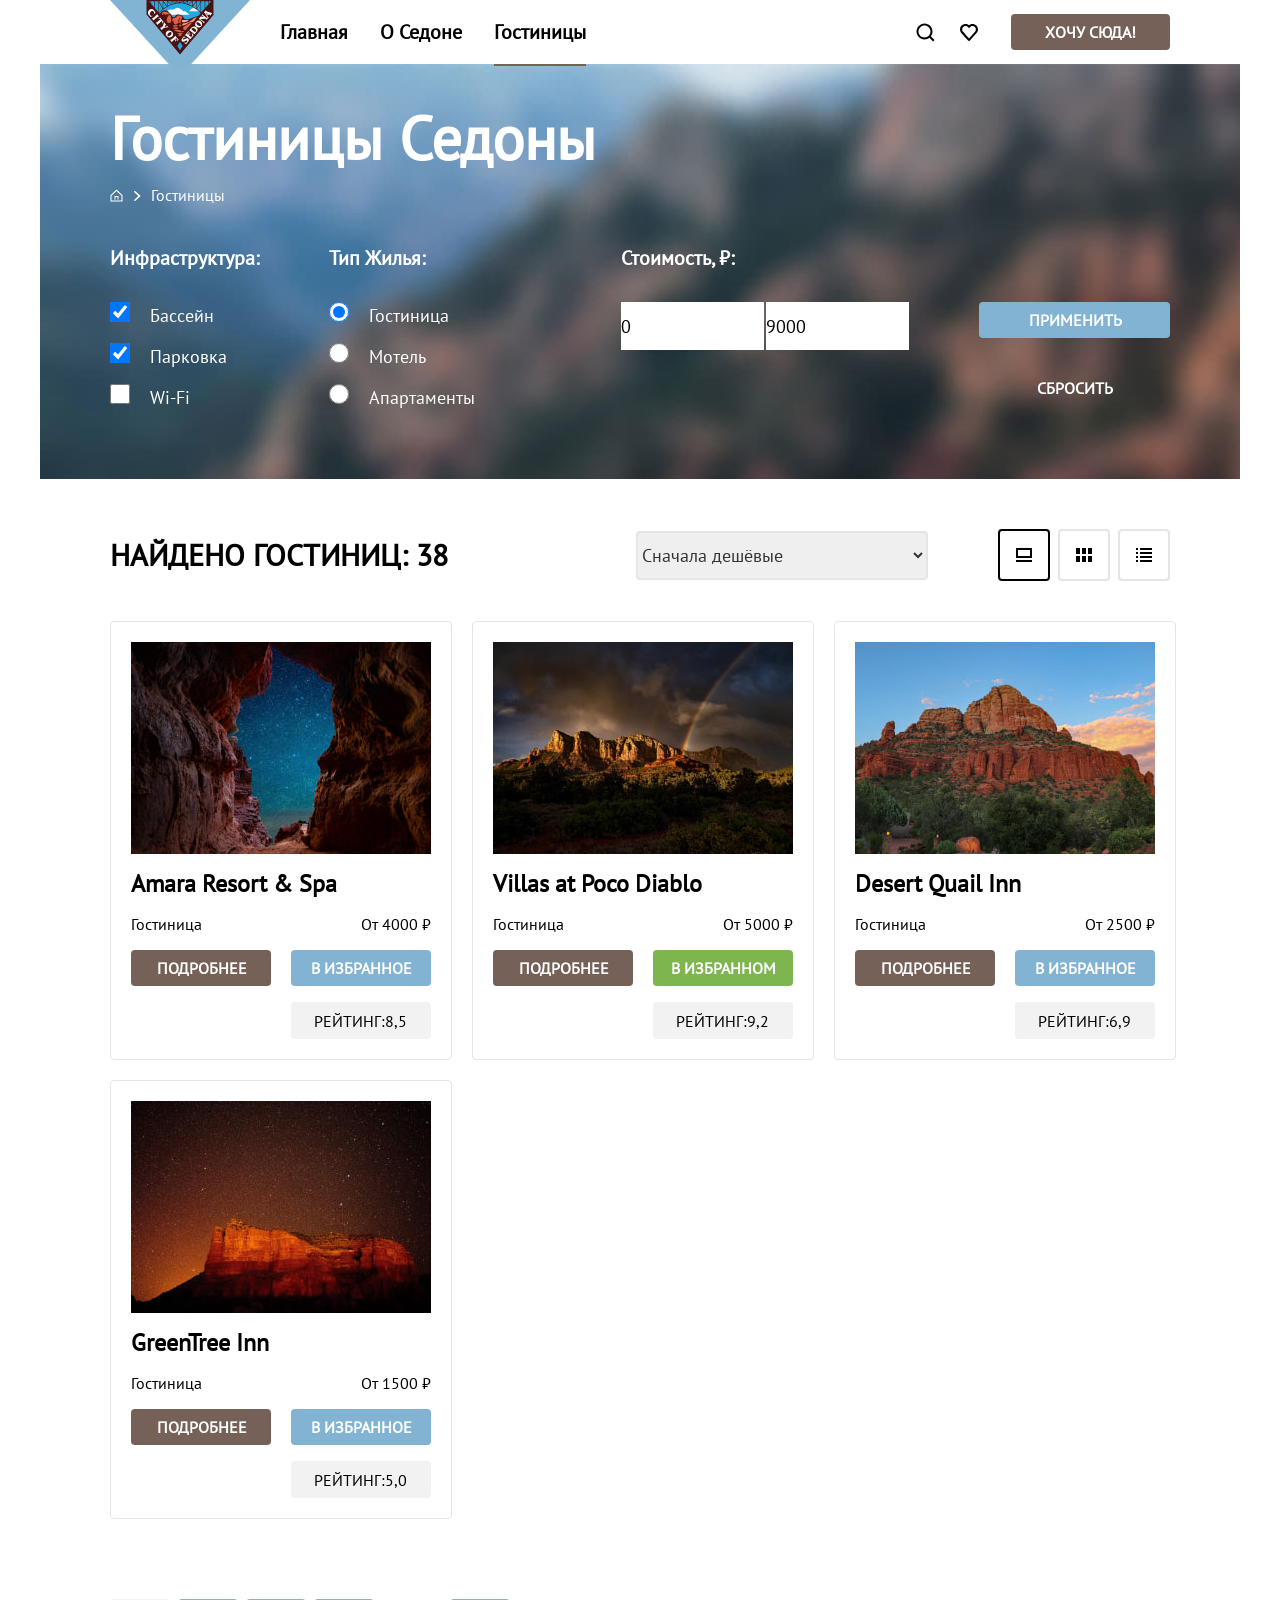
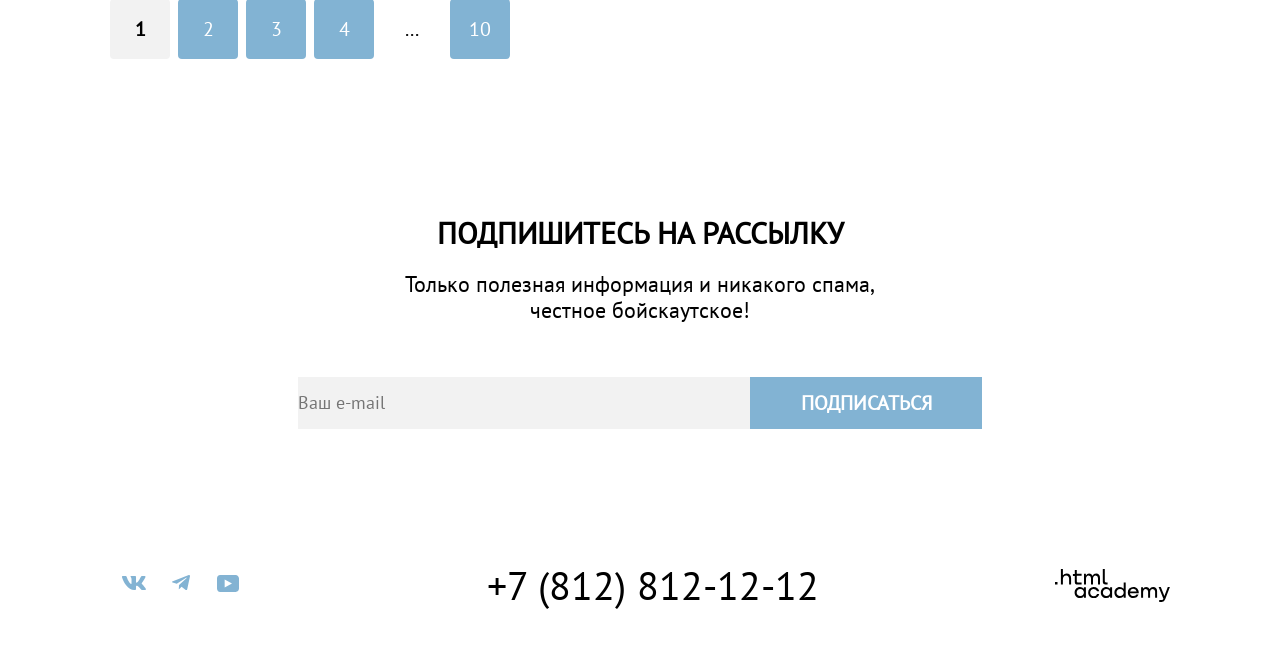
==== commit 5fe9e907: "Add files via upload" ====
--- a/catalog.html
+++ b/catalog.html
@@ -19,7 +19,7 @@
 
       <ul class="navigation_list">
         <li class="navigation_item">
-          <a class="navigation_link navigation_link_current" href="index.html">Главная</a>
+          <a class="navigation_link" href="index.html">Главная</a>
         </li>
         <li class="navigation_item">
           <a class="navigation_link" href="#">О Седоне</a>
@@ -34,20 +34,24 @@
       <ul class="navigation_user">
         <li class="navigation_item">
           <a class="navigation_link search" href="#">
-            <span class="visually_hidden" hidden>Поиск</span>
+            <svg class="navigation_link_icon" aria-hidden="true" focusable="false" xmlns="http://www.w3.org/2000/svg" width="20" height="20" fill="none" viewBox="0 0 20 20">
+              <path fill="#000" d="m19.5 18.008-3.7-3.68c1-1.292 1.7-2.983 1.7-4.872 0-4.376-3.6-7.956-8-7.956s-8 3.68-8 8.055c0 4.376 3.6 7.956 8 7.956 1.8 0 3.5-.597 4.9-1.69l3.7 3.679zm-10-2.486c-3.3 0-6-2.685-6-5.967s2.7-5.967 6-5.967 6 2.685 6 5.967-2.7 5.967-6 5.967"/>
+            </svg>
+            <span class="visually_hidden">Поиск</span>
           </a>
         </li>
         <li class="navigation_item">
           <a class="navigation_link favourite" href="#">
-            <span class="visually_hidden" hidden>Отелей в избранном:</span>
+            <svg class="navigation_link_icon" aria-hidden="true" focusable="false" xmlns="http://www.w3.org/2000/svg" width="18" height="17" fill="none" viewBox="0 0 18 17">
+              <path fill="#000" d="M8.9 17c-.3 0-.6-.1-.8-.4-5.4-6.1-6.7-7.5-7-7.9C.4 7.8 0 6.6 0 5.4 0 2.4 2.4 0 5.5 0 6.8 0 8 .5 9 1.3 10 .5 11.3 0 12.5 0c3 0 5.5 2.4 5.5 5.4 0 1.3-.5 2.5-1.3 3.4l-7 7.9c-.2.2-.4.3-.8.3m-6-9.5c.3.4 3.5 4 6.1 6.9l6.2-7c.5-.5.7-1.2.7-2 0-1.8-1.5-3.3-3.3-3.3-1 0-2 .5-2.7 1.3-.3.3-.6.4-.9.4s-.6-.2-.8-.4c-.7-.8-1.7-1.3-2.7-1.3-1.8 0-3.3 1.5-3.3 3.3-.1.9.3 1.6.7 2.1q-.15 0 0 0"/>
+            </svg>
+            <span class="visually_hidden">Отелей в избранном:</span>
             <span class="favourites_counter"></span>
           </a>
         </li>
-        <li class="navigation_item">
-          <a class="navigation_button button_brown" href="#">
-            <span>Хочу сюда!</span>
-          </a>
-        </li>
+        <a class="navigation_button button_brown" href="#">
+          <span>Хочу сюда!</span>
+        </a>
       </ul>
     </nav>
   </header>
@@ -62,7 +66,7 @@
         <ul class="breadcrumbs">
           <li class="breadcrumbs_item">
             <a class="breadcrumbs-link" href="index.html">
-              <span class="visually-hidden" hidden>Главная страница</span>
+              <span class="visually_hidden">Главная страница</span>
             </a>
           </li>
           <li class="breadcrumbs_item">
@@ -74,7 +78,7 @@
       <!-- Фильтры для поиска -->
 
       <section class="catalog_filter">
-        <h2 class="visually-hidden" hidden>Фильтры для поиска гостиниц</h2>
+        <h2 class="visually_hidden">Фильтры для поиска гостиниц</h2>
         <form class="catalog_filter_form" action="https://echo.htmlacademy.ru/" method="get">
           <fieldset class="catalog_filter_group">
             <legend class="catalog_filter_title">Инфраструктура:</legend>
@@ -122,6 +126,7 @@
               </li>
             </ul>
           </fieldset>
+
 
           <!-- Доделать ценовой фильтр -->
 
@@ -162,17 +167,17 @@
         <ul class="sort_list">
           <li class="sort_item sort_item_current">
             <a class="sort icon_tile" href="catalog.html?view=tile">
-              <span class="visually-hidden" hidden>Отобразить каталог в виде плиток</span>
+              <span class="visually_hidden">Отобразить каталог в виде плиток</span>
             </a>
           </li>
           <li class="sort_item">
             <a class="sort icon_card" href="catalog.html?view=card">
-              <span class="visually-hidden" hidden>Отобразить каталог в виде карточек</span>
+              <span class="visually_hidden">Отобразить каталог в виде карточек</span>
             </a>
           </li>
           <li class="sort_item">
             <a class="sort icon_list" href="catalog.html?view=list">
-              <span class="visually-hidden" hidden>Отобразить каталог в виде списка</span>
+              <span class="visually_hidden">Отобразить каталог в виде списка</span>
             </a>
           </li>
         </ul>
@@ -187,20 +192,14 @@
               alt="Звёздное небо в обрамлении скал">
           </a>
           <h3 class="hotels_title">Amara Resort &amp; Spa</h3>
-          <p class="hotels_type_and_price">
-            <span class="hotels_type">Гостиница</span>
-            <span class="hotels_price">От 4000 ₽</span>
+          <span class="hotels_type">Гостиница</span>
+          <span class="hotels_price">От 4000 ₽</span>
+          <a class="hotels_button button_brown" href="#">Подробнее</a>
+          <button class="btn button_favourites button_blue" type="button">В избранное</button>
+          <p class="rating_star">
+            <span class="visually_hidden">4 звезды</span>
           </p>
-          <p class="hotels_buttons">
-            <a class="hotels_button button_brown" href="#">Подробнее</a>
-            <button class="btn button_favourites button_blue" type="button">В избранное</button>
-          </p>
-          <div class="rating_wrap">
-            <p class="rating_star">
-              <span class="visually-hidden">4 звезды</span>
-            </p>
-            <p class="rating_text">Рейтинг:8,5</p>
-          </div>
+          <p class="rating_text">Рейтинг:8,5</p>
         </li>
 
         <li class="hotels_card">
@@ -209,20 +208,14 @@
               alt="Скалы и радуга на закате">
           </a>
           <h3 class="hotels_title">Villas at Poco Diablo</h3>
-          <p class="hotels_type_and_price">
-            <span class="hotels_type">Гостиница</span>
-            <span class="hotels_price">От 5000 ₽</span>
+          <span class="hotels_type">Гостиница</span>
+          <span class="hotels_price">От 5000 ₽</span>
+          <a class="hotels_button button_brown" href="#">Подробнее</a>
+          <button class="btn button_favourites button_green" type="button">В избранном</button>
+          <p class="rating_star">
+            <span class="visually_hidden">4 звезды</span>
           </p>
-          <p class="hotels_buttons">
-            <a class="hotels_button button_brown" href="#">Подробнее</a>
-            <button class="btn button_favourites button_green" type="button">В избранном</button>
-          </p>
-          <div class="rating_wrap">
-            <p class="rating_star">
-              <span class="visually-hidden">4 звезды</span>
-            </p>
-            <p class="rating_text">Рейтинг:9,2</p>
-          </div>
+          <p class="rating_text">Рейтинг:9,2</p>
         </li>
 
         <li class="hotels_card">
@@ -231,20 +224,14 @@
               alt="Красные скалы на фоне закатного неба">
           </a>
           <h3 class="hotels_title">Desert Quail Inn</h3>
-          <p class="hotels_type_and_price">
-            <span class="hotels_type">Гостиница</span>
-            <span class="hotels_price">От 2500 ₽</span>
+          <span class="hotels_type">Гостиница</span>
+          <span class="hotels_price">От 2500 ₽</span>
+          <a class="hotels_button button_brown" href="#">Подробнее</a>
+          <button class="btn button_favourites button_blue" type="button">В избранное</button>
+          <p class="rating_star">
+            <span class="visually_hidden">3 звезды</span>
           </p>
-          <p class="hotels_buttons">
-            <a class="hotels_button button_brown" href="#">Подробнее</a>
-            <button class="btn button_favourites button_blue" type="button">В избранное</button>
-          </p>
-          <div class="rating_wrap">
-            <p class="rating_star">
-              <span class="visually-hidden">3 звезды</span>
-            </p>
-            <p class="rating_text">Рейтинг:6,9</p>
-          </div>
+          <p class="rating_text">Рейтинг:6,9</p>
         </li>
 
         <li class="hotels_card">
@@ -253,20 +240,14 @@
               alt="Скала под звёздным куполом">
           </a>
           <h3 class="hotels_title">GreenTree Inn</h3>
-          <p class="hotels_type_and_price">
             <span class="hotels_type">Гостиница</span>
             <span class="hotels_price">От 1500 ₽</span>
-          </p>
-          <p class="hotels_buttons">
             <a class="hotels_button button_brown" href="#">Подробнее</a>
             <button class="btn button_favourites button_blue" type="button">В избранное</button>
-          </p>
-          <div class="rating_wrap">
             <p class="rating_star">
-              <span class="visually-hidden">2 звезды</span>
+              <span class="visually_hidden">2 звезды</span>
             </p>
             <p class="rating_text">Рейтинг:5,0</p>
-          </div>
         </li>
       </ul>
 
@@ -309,25 +290,25 @@
 
   <!-- Подвал сайта -->
 
-  <footer class="page-footer">
+   <footer class="page-footer">
     <section class="social">
-      <h2 class="visually-hidden" hidden>Мы в социальных сетях</h2>
+      <h2 class="visually_hidden">Мы в социальных сетях</h2>
       <ul class="social_list">
         <li class="social_item">
           <a class="social_button button_vk" href="https://vk.com/htmlacademy">
-            <span class="visually-hidden" hidden>VKontakte</span>
+            <span class="visually_hidden">VKontakte</span>
           </a>
         </li>
 
         <li class="social_item">
           <a class="social_button button_tg" href="https://t.me/htmlacademy">
-            <span class="visually-hidden" hidden>Telegram</span>
+            <span class="visually_hidden">Telegram</span>
           </a>
         </li>
 
         <li class="social_item">
           <a class="social_button button_youtube" href="https://www.youtube.com/user/htmlacademyru">
-            <span class="visually-hidden" hidden>YouTube</span>
+            <span class="visually_hidden">YouTube</span>
           </a>
         </li>
       </ul>
@@ -336,7 +317,7 @@
     <a class="footer_contact_phone" href="tel:+78128121212">+7 (812) 812-12-12</a>
 
     <a class="htmlacademy_link" href="https://htmlacademy.ru/intensive/htmlcss">
-      <span class="visually-hidden" hidden>Логотип сайта разработчика HTML Academy</span>
+      <span class="visually_hidden">Логотип сайта разработчика HTML Academy</span>
     </a>
   </footer>
 </body>
--- a/styles/styles.css
+++ b/styles/styles.css
@@ -34,19 +34,36 @@
   flex-grow: 1;
 }
 
+.visually_hidden {
+  position: absolute;
+  width: 1px;
+  height: 1px;
+  margin: -1px;
+  padding: 0;
+  border: 0;
+  clip: rect(0 0 0 0);
+  overflow: hidden;
+}
+
+p, span, h1, h2, h3 {
+  cursor: default;
+}
+
 /* Блок навигации */
 
 .navigation {
   width: 1060px;
+  display: flex;
+  margin: 0 auto;
+}
+
+.navigation_logo {
+  margin-right: 30px;
   height: 64px;
-  display: flex;
-  margin: 0 auto;
-}
-
-.navigation_logo {
-  width: 140px;
-  height: 70px;
-  margin-right: 30px;
+}
+
+.navigation_logo_img{
+  object-fit: contain;
   position: relative;
 }
 
@@ -60,10 +77,24 @@
   list-style: none;
   display: flex;
   align-items: center;
-}
-
-.navigation_list .navigation_item {
-  padding: 0 10px;
+  flex-wrap: wrap;
+  gap: 32px;
+}
+
+.navigation_item {
+  height: 64px;
+}
+
+.navigation_link {
+  display: block;
+}
+
+.navigation_link:hover {
+  background-color: lightgrey;
+}
+
+.navigation_list .navigation_link {
+  padding-block: 20px
 }
 
 .navigation_list a {
@@ -71,6 +102,13 @@
   color: #000;
 }
 
+.navigation_link_current {
+  display: block;
+  position: relative;
+  border-bottom: 2px solid #756257;
+  cursor: default
+}
+
 /* Блок пользователя */
 
 .navigation_user {
@@ -86,27 +124,23 @@
   align-items: center;
 }
 
-.navigation_user .navigation_item:not(:last-child) {
-  width: 44px;
-  height: 68px;
+.navigation_user .navigation_link {
+  min-width: 44px;
+  height: 64px;
+  position: relative
 }
 
 .navigation_user a {
   text-decoration: none;
 }
 
-.search {
-  display: inline-block;
-  width: 44px;
-  height: 68px;
-  background: url("../images/search.svg") no-repeat center;
-}
-
-.favourite {
-  display: inline-block;
-  width: 44px;
-  height: 68px;
-  background: url("../images/heart.svg") no-repeat center;
+.navigation_link_icon {
+  position: absolute;
+  top: 0;
+  right: 0;
+  left: 0;
+  bottom: 0;
+  margin: auto;
 }
 
 .button_brown {
@@ -114,21 +148,19 @@
   color: #fff;
   text-transform: uppercase;
   font-weight: 700;
-  border: 0;
+  border: none;
   padding: 0;
   border-radius: 4px;
-}
-
-.navigation_user .navigation_item:last-child {
-  padding-left: 20px;
+  cursor: pointer;
+}
+
+.button_brown:hover {
+  background: darkred;
 }
 
 .navigation_button {
-  display:flex;
-  width: 160px;
-  height: 36px;
-  justify-content: center;
-  align-items: center;
+  padding: 8px 34px;
+  margin-left: 20px;
 }
 
 /* Приветствие */
@@ -190,19 +222,23 @@
 .advantages_list{
   margin: 0;
   padding: 0;
+  display: grid;
+  grid-template-columns: repeat(3, 400px);
+}
+
+.advantages_img_1 {
+  grid-column: 2 / 4;
+}
+
+.advantages_img_2 {
+  grid-column: 1 / 3;
 }
 
 .advantages_item{
   list-style: none;
 }
 
-.advantages_item_wrap {
-  display: flex;
-  flex-wrap: wrap;
-}
-
 .advantages_wrap {
-  width: 400px;
   height: 385px;
   display: flex;
   flex-direction: column;
@@ -211,6 +247,22 @@
 
 .advantages_item_title {
   margin: 0 auto 62px;
+  position: relative;
+}
+
+.advantages_item_title::before {
+  content: "";
+  position: absolute;
+  width: 60px;
+  height: 2px;
+  background-color: rgba(0, 0, 0, 0.3);
+  margin-top: 86px;
+  left: 50%;
+  margin-left: -30px;
+}
+
+.item_title_img::before {
+  background-color: rgba(255, 255, 255, 0.3);
 }
 
 .advantages_item_description {
@@ -243,22 +295,42 @@
 .services_list {
   margin: 0;
   padding: 0;
-  display: flex;
-  flex-wrap: wrap;
+  display: grid;
+  grid-template-columns: repeat(3, 400px);
 }
 
 .services_item {
-  width: 400px;
   height: 385px;
   list-style: none;
   display: flex;
   flex-direction: column;
   justify-content: center;
+  gap: 30px;
+}
+
+.services_item:nth-child(1)::before {
+  content: "";
+  min-width: 75px;
+  min-height: 72px;
+  background: url("../images/house.svg") center no-repeat;
+}
+
+.services_item:nth-child(2)::before {
+  content: "";
+  min-width: 75px;
+  min-height: 72px;
+  background: url("../images/food.svg") center no-repeat;
+}
+
+.services_item:nth-child(3)::before {
+  content: "";
+  min-width: 75px;
+  min-height: 72px;
+  background: url("../images/souvenir.svg") center no-repeat;
 }
 
 .services_item_title {
-  margin-top: 0;
-  margin-bottom: 30px;
+  margin: 0;
 }
 
 .services_item_description {
@@ -320,7 +392,12 @@
   font-weight: 700;
   text-transform: uppercase;
   padding: 0;
-  border: 0;
+  border: none;
+  cursor: pointer;
+}
+
+.button_blue:hover {
+  background: darkred;
 }
 
 .subscribe_field {
@@ -353,6 +430,7 @@
   padding: 0;
   display: flex;
   list-style: none;
+  flex-wrap: wrap;
   max-width: 300px;
 }
 
@@ -362,16 +440,20 @@
   min-height: 40px;
 }
 
+.social_button:hover {
+  background-color: lightgray;
+}
+
 .button_vk {
-  background-image: url(../images/social_vk.svg);
+  background: url("../images/social_vk.svg") no-repeat center;
 }
 
 .button_tg {
-  background-image: url(../images/social_telegram.svg);
+  background: url("../images/social_telegram.svg") no-repeat center;
 }
 
 .button_youtube {
-  background-image: url(../images/social_youtube.svg);
+  background: url("../images/social_youtube.svg") no-repeat center;
 }
 
 .footer_contact_phone {
@@ -383,14 +465,15 @@
 
 .htmlacademy_link {
   display: block;
-  width: 115px;
-  height: 33px;
+  min-width: 115px;
+  min-height: 33px;
   background-image: url(../images/footer_logo.svg);
 }
 
 /* Страница каталога */
 
 .filter_background_wrap {
+  background-color: lightblue;
   background-image: url("../images/catalog/header_background.jpg");
   color: #fff;
   background-size: cover;
@@ -413,24 +496,50 @@
   list-style: none;
   margin-bottom: 40px;
   display:flex;
+  align-items: center;
+  gap: 28px;
 }
 
 .breadcrumbs_item {
   font-size: 16px;
   line-height: 21px;
+  position: relative;
+}
+
+.breadcrumbs-link {
+  cursor: pointer;
+}
+
+.breadcrumbs_item:nth-child(1) .breadcrumbs-link {
+  display: block;
+  min-width: 13px;
+  min-height: 13px;
 }
 
 .breadcrumbs_item:nth-child(1) {
-  width: 13px;
-  height: 15px;
+  min-width: 13px;
+  min-height: 13px;
   background: url(../images/catalog/home_icon.svg) no-repeat;
-  margin-right: 10px;
+}
+
+.breadcrumbs_item:not(:last-child)::before {
+  content: "";
+  position: absolute;
+  top: 0;
+  bottom: 0;
+  right: 0;
+  min-width: 8px;
+  min-height: 19px;
+  background: url("../images/catalog/arrow_right.svg") no-repeat center;
+  left: 23px;
+  margin: auto;
 }
 
 /* Фильтры для поиска */
 
 .catalog_filter_form {
   display: flex;
+  gap:70px;
 }
 
 .catalog_filter_title {
@@ -445,10 +554,6 @@
   border: 0;
   padding: 0;
   margin: 0;
-}
-
-.catalog_filter_group:nth-child(1) {
-  margin-right: 70px;
 }
 
 .catalog_filter_list {
@@ -480,7 +585,6 @@
 .price_wrap {
   width: 288px;
   margin-left: auto;
-  margin-right: 70px;
 }
 
 .control_wrap {
@@ -521,10 +625,17 @@
 .button_apply {
   margin-bottom: 32px;
   border-radius: 4px;
+  padding: 8px 50px;
 }
 
 .button_reset {
   background-color: transparent;
+  border: none;
+  cursor: pointer;
+}
+
+.button_reset:hover {
+  background: darkred;
 }
 
 /* Отображение каталога */
@@ -535,6 +646,7 @@
 
 .sort_wrap {
   display: flex;
+  align-items: center;
   margin-bottom: 40px;
 }
 
@@ -551,21 +663,20 @@
   border-radius: 4px;
 }
 
+.select:hover {
+  background: lightgray;
+}
+
 .sort_list {
   list-style: none;
   margin: 0;
   padding: 0;
   display: flex;
   max-width: 300px;
+  gap: 8px;
 }
 
 .sort_item {
-  width: 48px;
-  height: 48px;
-  display: flex;
-  justify-content: center;
-  align-items: center;
-  box-sizing: border-box;
   border: 2px solid #e5e5e5;
   border-radius: 4px;
 }
@@ -574,26 +685,26 @@
   border-color: #000;
 }
 
-.sort_item:not(:last-child) {
-  margin-right: 8px;
-}
-
 .sort {
-  display: inline-block;
-  width: 16px;
-  height: 14px;
+  display: block;
+  min-width: 48px;
+  min-height: 48px;
+}
+
+.sort:hover {
+  background-color: lightgray;
 }
 
 .icon_tile {
-  background: url(../images/catalog/tile.svg);
+  background: url(../images/catalog/tile.svg) no-repeat center;
 }
 
 .icon_card {
-  background: url(../images/catalog/card.svg);
+  background: url(../images/catalog/card.svg) no-repeat center;
 }
 
 .icon_list {
-  background: url(../images/catalog/list.svg);
+  background: url(../images/catalog/list.svg) no-repeat center;
 }
 
 /* Сортировка */
@@ -610,8 +721,8 @@
 .hotels_list {
   padding: 0;
   margin: 0;
-  display: flex;
-  flex-wrap: wrap;
+  display: grid;
+  grid-template-columns: repeat(3, 1fr);
   list-style: none;
   gap: 20px;
   margin-bottom: 80px;
@@ -619,18 +730,23 @@
 
 .hotels_card {
   box-sizing: border-box;
-  width: 340px;
-  height: 438px;
   border: 1px solid #e5e5e5;
   border-radius: 4px;
   padding: 20px;
-  display:flex;
-  flex-direction: column;
-  gap: 16px;
+  display: grid;
+  grid-template-columns: repeat(2, 1fr);
+  gap: 16px 20px;
+  grid-template-rows: auto 1fr;
 }
 
 .hotels_link {
+  display: block;
   height: 212px;
+  grid-column: 1 / -1;
+}
+
+.hotels_image {
+  object-fit: contain;
 }
 
 .hotels_title {
@@ -638,32 +754,21 @@
   font-size: 24px;
   line-height: 28px;
   font-weight: 700;
-}
-
-.hotels_type_and_price {
-  margin: 0;
-  display: flex;
-  justify-content: space-between;
-}
-
-.hotels_buttons {
-  margin: 0;
-  width: 300px;
-  height: 36px;
+  grid-column: 1 / -1;
+}
+
+.hotels_price {
+  justify-self: end;
+}
+
+.hotels_button {
   font-size: 16px;
   line-height: 20px;
-  display: flex;
-  justify-content: space-between;
-  margin-top: auto;
-}
-
-.hotels_button {
   text-decoration: none;
+  box-sizing: border-box;
   width: 140px;
   height: 36px;
-  display: flex;
-  justify-content: center;
-  align-items: center;
+  padding: 8px 26px;
 }
 
 .button_favourites {
@@ -676,26 +781,23 @@
   text-transform: uppercase;
   text-align: center;
   border-radius: 4px;
+  justify-self: end;
 }
 
 .button_green {
   color: #fff;
   background-color: #7DB54F;
   font-weight: 700;
-}
-
-.rating_wrap {
-  min-height: 37px;
-  display: flex;
-  justify-content: space-between;
-  align-items: center;
+  cursor: pointer;
 }
 
 .rating_star {
   margin: 0;
+  background: url("../images/catalog/star.svg") no-repeat center;
 }
 
 .rating_text {
+  box-sizing: border-box;
   margin: 0;
   font-size: 16px;
   line-height: 20px;
@@ -703,10 +805,9 @@
   text-transform: uppercase;
   width: 140px;
   min-height: 37px;
-  display: flex;
-  align-items: center;
-  justify-content: center;
+  padding: 9px 22px 8px 23px;
   border-radius: 4px;
+  justify-self: end;
 }
 
 /* Пагинация */
@@ -738,10 +839,15 @@
   border-radius: 4px;
 }
 
+.pagination_link:hover {
+  background: darkred;
+}
+
 .pagination_link_current {
   color: #000;
   background-color: #F2F2F2;
   font-weight: 700;
+  cursor: default;
 }
 
 .pagination_more {
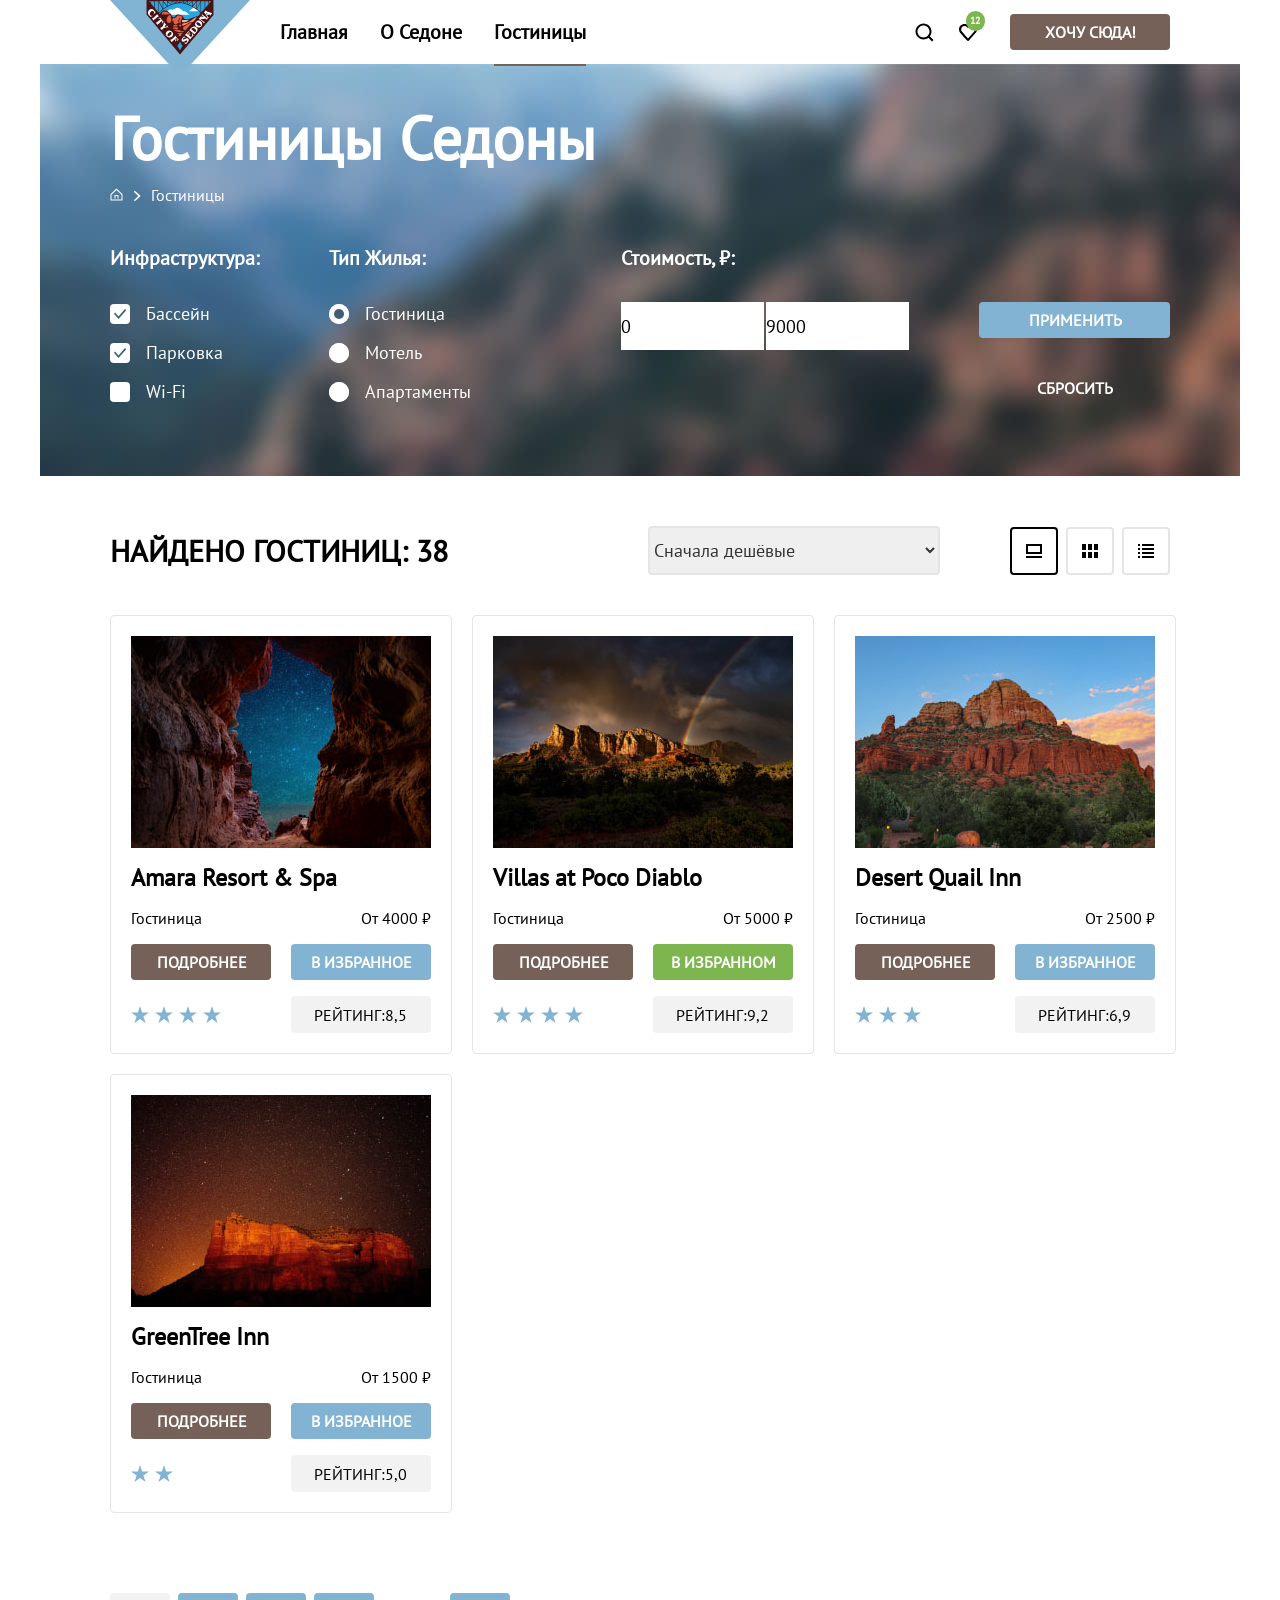
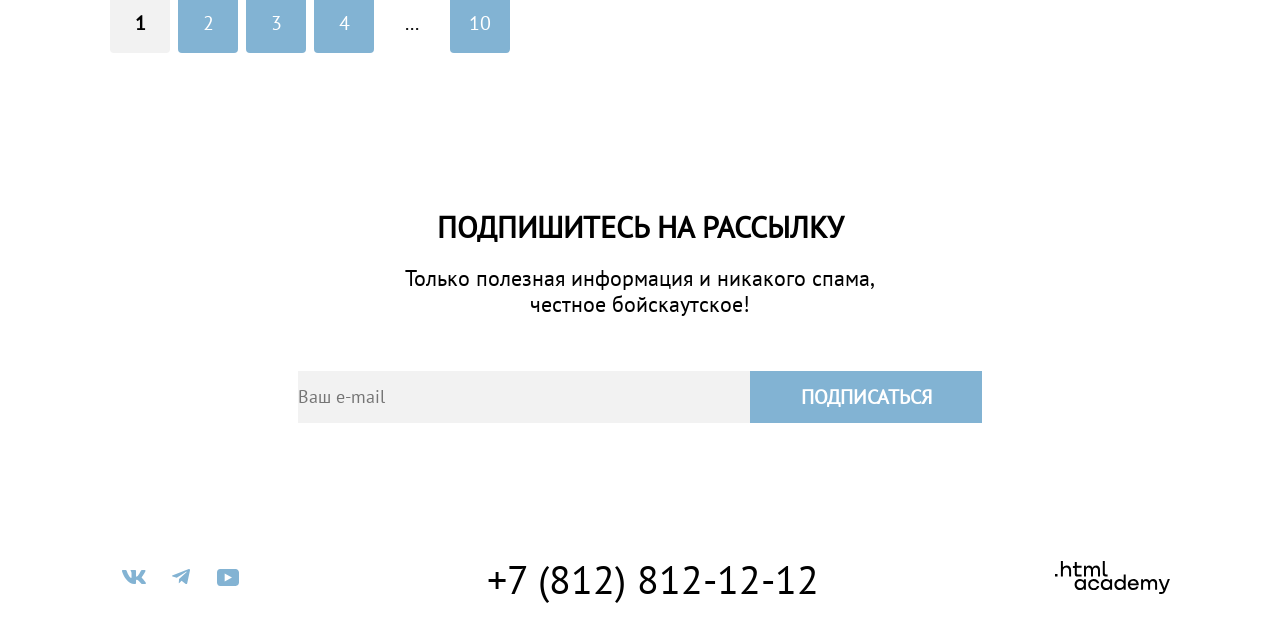
==== commit 0e234163: "Add files via upload" ====
--- a/catalog.html
+++ b/catalog.html
@@ -34,7 +34,7 @@
       <ul class="navigation_user">
         <li class="navigation_item">
           <a class="navigation_link search" href="#">
-            <svg class="navigation_link_icon" aria-hidden="true" focusable="false" xmlns="http://www.w3.org/2000/svg" width="20" height="20" fill="none" viewBox="0 0 20 20">
+            <svg class="icon_svg" aria-hidden="true" focusable="false" xmlns="http://www.w3.org/2000/svg" width="20" height="20" fill="none" viewBox="0 0 20 20">
               <path fill="#000" d="m19.5 18.008-3.7-3.68c1-1.292 1.7-2.983 1.7-4.872 0-4.376-3.6-7.956-8-7.956s-8 3.68-8 8.055c0 4.376 3.6 7.956 8 7.956 1.8 0 3.5-.597 4.9-1.69l3.7 3.679zm-10-2.486c-3.3 0-6-2.685-6-5.967s2.7-5.967 6-5.967 6 2.685 6 5.967-2.7 5.967-6 5.967"/>
             </svg>
             <span class="visually_hidden">Поиск</span>
@@ -42,11 +42,11 @@
         </li>
         <li class="navigation_item">
           <a class="navigation_link favourite" href="#">
-            <svg class="navigation_link_icon" aria-hidden="true" focusable="false" xmlns="http://www.w3.org/2000/svg" width="18" height="17" fill="none" viewBox="0 0 18 17">
-              <path fill="#000" d="M8.9 17c-.3 0-.6-.1-.8-.4-5.4-6.1-6.7-7.5-7-7.9C.4 7.8 0 6.6 0 5.4 0 2.4 2.4 0 5.5 0 6.8 0 8 .5 9 1.3 10 .5 11.3 0 12.5 0c3 0 5.5 2.4 5.5 5.4 0 1.3-.5 2.5-1.3 3.4l-7 7.9c-.2.2-.4.3-.8.3m-6-9.5c.3.4 3.5 4 6.1 6.9l6.2-7c.5-.5.7-1.2.7-2 0-1.8-1.5-3.3-3.3-3.3-1 0-2 .5-2.7 1.3-.3.3-.6.4-.9.4s-.6-.2-.8-.4c-.7-.8-1.7-1.3-2.7-1.3-1.8 0-3.3 1.5-3.3 3.3-.1.9.3 1.6.7 2.1q-.15 0 0 0"/>
+            <svg class="icon_svg" aria-hidden="true" focusable="false" width="20" height="20" viewBox="0 0 20 20" fill="none" xmlns="http://www.w3.org/2000/svg">
+              <path d="M9.9 19C9.6 19 9.3 18.9 9.1 18.6C3.7 12.5 2.4 11.1 2.1 10.7C1.4 9.8 1 8.6 1 7.4C1 4.4 3.4 2 6.5 2C7.8 2 9 2.5 10 3.3C11 2.5 12.3 2 13.5 2C16.5 2 19 4.4 19 7.4C19 8.7 18.5 9.9 17.7 10.8L10.7 18.7C10.5 18.9 10.3 19 9.9 19ZM3.9 9.5C4.2 9.9 7.4 13.5 10 16.4L16.2 9.4C16.7 8.9 16.9 8.2 16.9 7.4C16.9 5.6 15.4 4.1 13.6 4.1C12.6 4.1 11.6 4.6 10.9 5.4C10.6 5.7 10.3 5.8 10 5.8C9.7 5.8 9.4 5.6 9.2 5.4C8.5 4.6 7.5 4.1 6.5 4.1C4.7 4.1 3.2 5.6 3.2 7.4C3.1 8.3 3.5 9 3.9 9.5C3.8 9.5 3.8 9.5 3.9 9.5Z" fill="black"/>
             </svg>
             <span class="visually_hidden">Отелей в избранном:</span>
-            <span class="favourites_counter"></span>
+            <span class="favourites_counter">12</span>
           </a>
         </li>
         <a class="navigation_button button_brown" href="#">
@@ -65,12 +65,16 @@
 
         <ul class="breadcrumbs">
           <li class="breadcrumbs_item">
-            <a class="breadcrumbs-link" href="index.html">
+            <a class="breadcrumbs_link" href="index.html">
+              <svg class="breadcrubms_icon" area-hidden="true" focusable="false" xmlns="http://www.w3.org/2000/svg" width="13" height="13">
+                <path d="m6.5.5-6 5.8v6.2h12V6.3zm5 11h-10V6.7l5-4.8 5 4.8z"/>
+                <path d="M4.5 10.5h1V8h2v2.5h1V7h-4z"/>
+              </svg>
               <span class="visually_hidden">Главная страница</span>
             </a>
           </li>
           <li class="breadcrumbs_item">
-            <a class="breadcrumbs-link breadcrumbs_current" aria-current="page">Гостиницы</a>
+            <a class="breadcrumbs_link breadcrumbs_current" aria-current="page">Гостиницы</a>
           </li>
         </ul>
       </header>
@@ -84,20 +88,20 @@
             <legend class="catalog_filter_title">Инфраструктура:</legend>
             <ul class="catalog_filter_list">
               <li class="catalog_filter_item">
-                <label class="control">
-                  <input class="control_input" type="checkbox" name="swimming_pool" checked>
+                <input class="control_input" type="checkbox" name="swimming_pool" id="swimming_pool" checked>
+                <label class="control" for="swimming_pool">
                   <span class="control_label">Бассейн</span>
                 </label>
               </li>
               <li class="catalog_filter_item">
-                <label class="control">
-                  <input class="control_input" type="checkbox" name="parking_place" checked>
+                <input class="control_input" type="checkbox" name="parking_place" id="parking" checked>
+                <label class="control" for="parking">
                   <span class="control_label">Парковка</span>
                 </label>
               </li>
               <li class="catalog_filter_item">
-                <label class="control">
-                  <input class="control_input" type="checkbox" name="Wi-Fi">
+                <input class="control_input" type="checkbox" name="Wi-Fi" id="Wi-Fi">
+                <label class="control" for="Wi-Fi">
                   <span class="control_label">Wi-Fi</span>
                 </label>
               </li>
@@ -107,20 +111,20 @@
             <legend class="catalog_filter_title">Тип Жилья:</legend>
             <ul class="catalog_filter_list">
               <li class="catalog_filter_item">
-                <label class="control">
-                  <input class="control_input" type="radio" name="hotels_type" value="hotel" checked>
+                <input class="control_input" type="radio" name="hotel_type" value="hotel" id="hotel" checked>
+                <label class="control" for="hotel">
                   <span class="control_label">Гостиница</span>
                 </label>
               </li>
               <li class="catalog_filter_item">
-                <label class="control">
-                  <input class="control_input" type="radio" name="hotels_type" value="motel">
+                <input class="control_input" type="radio" name="hotel_type" value="motel" id="motel">
+                <label class="control" for="motel">
                   <span class="control_label">Мотель</span>
                 </label>
               </li>
               <li class="catalog_filter_item">
-                <label class="control">
-                  <input class="control_input" type="radio" name="hotels_type" value="apartments">
+                <input class="control_input" type="radio" name="hotel_type" value="apartment" id="apartment">
+                <label class="control" for="apartment">
                   <span class="control_label">Апартаменты</span>
                 </label>
               </li>
@@ -134,11 +138,11 @@
             <fieldset class="catalog_filter_group">
               <legend class="catalog_filter_title">Стоимость, ₽:</legend>
               <div class="control_wrap">
-                <label class="control">
-                  <input class="input control_input price_control" type="number" value="0">
-                </label>
-                <label class="control">
-                  <input class="input control_input price_control" type="number" value="9000">
+                <label class="control_price">
+                  <input class="input control_field price_control" type="number" value="0">
+                </label>
+                <label class="control_price">
+                  <input class="input control_field price_control" type="number" value="9000">
                 </label>
               </div>
             </fieldset>
@@ -156,7 +160,7 @@
     <section class="catalog_hotels">
       <div class="sort_wrap">
         <h2 class="catalog_hotels_title block_title">Найдено гостиниц: 38</h2>
-        <select class="select select_control" aria-label="Сортировка">
+        <select class="select_control" aria-label="Сортировка">
           <option value="cheap">Сначала дешёвые</option>
           <option value="expensive">Сначала дорогие</option>
           <option value="popular">Сначала популярные</option>
@@ -165,18 +169,18 @@
         <!-- Сортировка -->
 
         <ul class="sort_list">
-          <li class="sort_item sort_item_current">
-            <a class="sort icon_tile" href="catalog.html?view=tile">
+          <li class="sort_item">
+            <a class="sort_link sort_link_current icon_tile" href="catalog.html?view=tile">
               <span class="visually_hidden">Отобразить каталог в виде плиток</span>
             </a>
           </li>
           <li class="sort_item">
-            <a class="sort icon_card" href="catalog.html?view=card">
+            <a class="sort_link icon_card" href="catalog.html?view=card">
               <span class="visually_hidden">Отобразить каталог в виде карточек</span>
             </a>
           </li>
           <li class="sort_item">
-            <a class="sort icon_list" href="catalog.html?view=list">
+            <a class="sort_link icon_list" href="catalog.html?view=list">
               <span class="visually_hidden">Отобразить каталог в виде списка</span>
             </a>
           </li>
@@ -196,8 +200,8 @@
           <span class="hotels_price">От 4000 ₽</span>
           <a class="hotels_button button_brown" href="#">Подробнее</a>
           <button class="btn button_favourites button_blue" type="button">В избранное</button>
-          <p class="rating_star">
-            <span class="visually_hidden">4 звезды</span>
+          <p class="rating_star star_4">
+            <span class="visually_hidden">Четырёхзвёздочная гостиница</span>
           </p>
           <p class="rating_text">Рейтинг:8,5</p>
         </li>
@@ -212,8 +216,8 @@
           <span class="hotels_price">От 5000 ₽</span>
           <a class="hotels_button button_brown" href="#">Подробнее</a>
           <button class="btn button_favourites button_green" type="button">В избранном</button>
-          <p class="rating_star">
-            <span class="visually_hidden">4 звезды</span>
+          <p class="rating_star star_4">
+            <span class="visually_hidden">Четырёхзвёздочная гостиница</span>
           </p>
           <p class="rating_text">Рейтинг:9,2</p>
         </li>
@@ -228,8 +232,8 @@
           <span class="hotels_price">От 2500 ₽</span>
           <a class="hotels_button button_brown" href="#">Подробнее</a>
           <button class="btn button_favourites button_blue" type="button">В избранное</button>
-          <p class="rating_star">
-            <span class="visually_hidden">3 звезды</span>
+          <p class="rating_star star_3">
+            <span class="visually_hidden">Трёхзвёздочная гостиница</span>
           </p>
           <p class="rating_text">Рейтинг:6,9</p>
         </li>
@@ -244,8 +248,8 @@
             <span class="hotels_price">От 1500 ₽</span>
             <a class="hotels_button button_brown" href="#">Подробнее</a>
             <button class="btn button_favourites button_blue" type="button">В избранное</button>
-            <p class="rating_star">
-              <span class="visually_hidden">2 звезды</span>
+            <p class="rating_star star_2">
+              <span class="visually_hidden">Двухзвёздочная гостиница</span>
             </p>
             <p class="rating_text">Рейтинг:5,0</p>
         </li>
@@ -296,18 +300,27 @@
       <ul class="social_list">
         <li class="social_item">
           <a class="social_button button_vk" href="https://vk.com/htmlacademy">
+            <svg class="icon_svg" aria-hidden="true" focusable="false" xmlns="http://www.w3.org/2000/svg" width="24" height="14" viewBox="0 0 24 14">
+              <path fill-rule="evenodd" d="M23.45.948c.166-.546 0-.948-.795-.948H20.03c-.668 0-.976.347-1.143.73 0 0-1.335 3.196-3.226 5.272-.612.602-.89.793-1.224.793-.167 0-.418-.191-.418-.738V.948c0-.656-.184-.948-.74-.948H9.151c-.417 0-.668.304-.668.593 0 .621.946.765 1.043 2.513v3.798c0 .833-.153.984-.487.984-.89 0-3.055-3.211-4.34-6.885C4.45.288 4.198 0 3.527 0H.9C.15 0 0 .347 0 .73c0 .682.89 4.07 4.145 8.551C6.315 12.341 9.37 14 12.153 14c1.669 0 1.875-.368 1.875-1.003v-2.313c0-.737.158-.884.687-.884.39 0 1.057.192 2.615 1.667C19.11 13.216 19.403 14 20.405 14h2.625c.75 0 1.126-.368.91-1.096-.238-.724-1.088-1.775-2.215-3.022-.612-.71-1.53-1.475-1.809-1.858-.389-.491-.278-.71 0-1.147 0 0 3.2-4.426 3.533-5.929z" clip-rule="evenodd"/>
+            </svg>
             <span class="visually_hidden">VKontakte</span>
           </a>
         </li>
 
         <li class="social_item">
           <a class="social_button button_tg" href="https://t.me/htmlacademy">
+            <svg class="icon_svg" aria-hidden="true" focusable="false" xmlns="http://www.w3.org/2000/svg" width="18" height="16" viewBox="0 0 18 16">
+              <path d="M16.785.1.84 6.247C-.248 6.685-.24 7.292.64 7.563L4.735 8.84l9.472-5.976c.448-.273.857-.126.52.172L7.054 9.962H7.05h.002l-.283 4.22c.414 0 .597-.19.829-.413l1.988-1.934 4.136 3.055c.762.42 1.31.204 1.5-.706L17.938 1.39c.278-1.114-.425-1.619-1.153-1.29"/>
+            </svg>
             <span class="visually_hidden">Telegram</span>
           </a>
         </li>
 
         <li class="social_item">
           <a class="social_button button_youtube" href="https://www.youtube.com/user/htmlacademyru">
+            <svg class="icon_svg" aria-hidden="true" focusable="false" xmlns="http://www.w3.org/2000/svg" width="22" height="17" viewBox="0 0 22 17">
+              <path d="M18.607 0H3.174C1.314 0 0 1.594 0 3.4v10.094C0 15.406 1.313 17 3.174 17h15.652C20.468 17 22 15.406 22 13.6V3.4C21.781 1.594 20.468 0 18.607 0M7.662 12.538V4.463L14.995 8.5z"/>
+            </svg>
             <span class="visually_hidden">YouTube</span>
           </a>
         </li>
@@ -317,6 +330,9 @@
     <a class="footer_contact_phone" href="tel:+78128121212">+7 (812) 812-12-12</a>
 
     <a class="htmlacademy_link" href="https://htmlacademy.ru/intensive/htmlcss">
+      <svg class="academy_logo" aria-hidden="true" focusable="false" xmlns="http://www.w3.org/2000/svg" width="115" height="33" viewBox="0 0 115 33">
+        <path d="M0 12.9v2.6h2.5v-2.6zM11.6 4.5Q9.2 4.6 8 6.2h-.1V0h-2v15.5h2v-5.3c0-2.1 1.3-3.6 3.3-3.6 1.8 0 2.9 1.4 2.9 3.2v5.7h2V9.4c.1-3-1.8-4.9-4.5-4.9M26.6 4.8h-4.8V1.1h-2v3.8h-1.9v2h1.9v6q0 2.6 2.7 2.7h4.1v-2h-3.7q-1 0-1.1-1.1V6.8h4.8zM41.1 4.6q-2.5 0-3.5 2.1h-.1a4 4 0 0 0-3.4-2.1Q32 4.8 31 6.4h-.1V4.8H29v10.6h2V10c0-2 1-3.5 2.6-3.5q2.3.1 2.4 2.6v6.3h2V9.8c0-2.4 1.4-3.3 2.6-3.3q2.3.1 2.4 2.6v6.3h2V8.9c.1-2.5-1.4-4.3-3.9-4.3M47.8 12.7q0 2.6 2.8 2.7h2v-2h-1.7q-1 0-1.1-1.1V0h-2zM28.9 19.7a5 5 0 0 0-3.9-1.8c-3.1 0-5.4 2.3-5.4 5.6s2.3 5.6 5.4 5.6q2.7-.1 3.8-1.9h.1v1.6h2V18.2h-2zm-3.6 7.4a3.5 3.5 0 0 1-3.6-3.6c0-2 1.4-3.6 3.6-3.6s3.6 1.6 3.6 3.6c0 1.9-1.4 3.6-3.6 3.6M44.2 22c-.5-2.4-2.6-4.1-5.4-4.1a5.4 5.4 0 0 0-5.6 5.6c0 3.1 2.2 5.6 5.6 5.6 2.8 0 4.9-1.8 5.4-4.2h-2.1a3.4 3.4 0 0 1-3.3 2.3 3.5 3.5 0 0 1-3.6-3.6c0-2 1.4-3.6 3.6-3.6q2.5.2 3.3 2.2h2.1zM55.1 19.7a5 5 0 0 0-3.9-1.8c-3.1 0-5.4 2.3-5.4 5.6s2.3 5.6 5.4 5.6q2.7-.1 3.8-1.9h.1v1.6h2V18.2h-2zm-3.6 7.4a3.5 3.5 0 0 1-3.6-3.6c0-2 1.4-3.6 3.6-3.6s3.6 1.6 3.6 3.6c0 1.9-1.5 3.6-3.6 3.6M68.7 19.8a5 5 0 0 0-3.9-1.9c-3.1 0-5.4 2.3-5.4 5.6s2.2 5.6 5.4 5.6q2.6-.1 3.8-1.8h.1v1.5h2V13.4h-2zm-3.6 7.3a3.5 3.5 0 0 1-3.6-3.6c0-2 1.4-3.6 3.6-3.6s3.6 1.6 3.6 3.6c-.1 2-1.5 3.6-3.6 3.6M78.3 17.9a5.4 5.4 0 0 0-5.5 5.6c0 3 2.1 5.6 5.5 5.6 2.5 0 4.5-1.3 5.2-3.6h-2.1q-.8 1.6-3 1.6c-1.9 0-3.3-1.3-3.4-2.9h8.8c.2-3.6-2-6.3-5.5-6.3m0 1.9q2.7.1 3.3 2.6h-6.5a3 3 0 0 1 3.2-2.6M98.2 17.9a4 4 0 0 0-3.6 2h-.1q-1-1.9-3.4-2-2.2 0-3.1 1.8v-1.5h-1.9v10.6h2v-5.4q.1-3.2 2.6-3.5 2.3.1 2.4 2.6v6.3h2v-5.6c0-2.4 1.4-3.3 2.6-3.3q2.3.1 2.4 2.6v6.3h2v-6.5c.1-2.6-1.4-4.4-3.9-4.4M109.4 27l-3.6-8.9h-2.2l4.8 11.6q-.3 1.3-1.7 1.2h-2.5v2h2.5q2.6 0 3.5-2.6l4.7-12.2h-2.1z"/>
+      </svg>
       <span class="visually_hidden">Логотип сайта разработчика HTML Academy</span>
     </a>
   </footer>
--- a/styles/styles.css
+++ b/styles/styles.css
@@ -45,10 +45,6 @@
   overflow: hidden;
 }
 
-p, span, h1, h2, h3 {
-  cursor: default;
-}
-
 /* Блок навигации */
 
 .navigation {
@@ -87,10 +83,6 @@
 
 .navigation_link {
   display: block;
-}
-
-.navigation_link:hover {
-  background-color: lightgrey;
 }
 
 .navigation_list .navigation_link {
@@ -130,11 +122,27 @@
   position: relative
 }
 
+.favourite {
+  position: relative;
+}
+
+.favourites_counter {
+  position: absolute;
+  border-radius: 100vw;
+  background: #7db54f;
+  left: 20px;
+  top: 11px;
+  color: #fff;
+  font-size: 10px;
+  line-height: 10px;
+  padding: 5px 5px 5px 4px;
+}
+
 .navigation_user a {
   text-decoration: none;
 }
 
-.navigation_link_icon {
+.icon_svg {
   position: absolute;
   top: 0;
   right: 0;
@@ -154,13 +162,14 @@
   cursor: pointer;
 }
 
-.button_brown:hover {
-  background: darkred;
-}
-
 .navigation_button {
-  padding: 8px 34px;
+  box-sizing: border-box;
+  min-width: 160px;
+  min-height: 36px;
   margin-left: 20px;
+  display: flex;
+  align-items: center;
+  justify-content: center;
 }
 
 /* Приветствие */
@@ -243,22 +252,20 @@
   display: flex;
   flex-direction: column;
   justify-content: center;
+  gap: 30px;
 }
 
 .advantages_item_title {
-  margin: 0 auto 62px;
-  position: relative;
-}
-
-.advantages_item_title::before {
+  margin: 0 auto;
+}
+
+.advantages_item_title::after {
   content: "";
-  position: absolute;
+  display: block;
   width: 60px;
   height: 2px;
   background-color: rgba(0, 0, 0, 0.3);
-  margin-top: 86px;
-  left: 50%;
-  margin-left: -30px;
+  margin: 30px auto 0;
 }
 
 .item_title_img::before {
@@ -359,7 +366,7 @@
 
 .btn,
 .input,
-.select {
+.select_control {
   font-family: inherit;
 }
 
@@ -396,10 +403,6 @@
   cursor: pointer;
 }
 
-.button_blue:hover {
-  background: darkred;
-}
-
 .subscribe_field {
   padding: 0;
   border: 0;
@@ -428,6 +431,7 @@
 
 .social_list {
   padding: 0;
+  margin: 0;
   display: flex;
   list-style: none;
   flex-wrap: wrap;
@@ -438,22 +442,7 @@
   display: inline-block;
   min-width: 47px;
   min-height: 40px;
-}
-
-.social_button:hover {
-  background-color: lightgray;
-}
-
-.button_vk {
-  background: url("../images/social_vk.svg") no-repeat center;
-}
-
-.button_tg {
-  background: url("../images/social_telegram.svg") no-repeat center;
-}
-
-.button_youtube {
-  background: url("../images/social_youtube.svg") no-repeat center;
+  position: relative;
 }
 
 .footer_contact_phone {
@@ -461,13 +450,6 @@
   color: #000;
   font-size: 40px;
   line-height: 40px;
-}
-
-.htmlacademy_link {
-  display: block;
-  min-width: 115px;
-  min-height: 33px;
-  background-image: url(../images/footer_logo.svg);
 }
 
 /* Страница каталога */
@@ -497,42 +479,26 @@
   margin-bottom: 40px;
   display:flex;
   align-items: center;
-  gap: 28px;
+  gap: 10px;
 }
 
 .breadcrumbs_item {
   font-size: 16px;
   line-height: 21px;
-  position: relative;
-}
-
-.breadcrumbs-link {
+  display: flex;
+  gap: 10px;
+}
+
+.breadcrumbs_link {
   cursor: pointer;
-}
-
-.breadcrumbs_item:nth-child(1) .breadcrumbs-link {
-  display: block;
-  min-width: 13px;
-  min-height: 13px;
-}
-
-.breadcrumbs_item:nth-child(1) {
-  min-width: 13px;
-  min-height: 13px;
-  background: url(../images/catalog/home_icon.svg) no-repeat;
-}
-
-.breadcrumbs_item:not(:last-child)::before {
+  fill: #fff;
+}
+
+.breadcrumbs_item:not(:last-child)::after {
   content: "";
-  position: absolute;
-  top: 0;
-  bottom: 0;
-  right: 0;
   min-width: 8px;
   min-height: 19px;
-  background: url("../images/catalog/arrow_right.svg") no-repeat center;
-  left: 23px;
-  margin: auto;
+  background: url("../images/catalog/arrow_right.svg") center no-repeat;
 }
 
 /* Фильтры для поиска */
@@ -565,11 +531,35 @@
   gap: 16px;
 }
 
-.catalog_filter_item .control_input {
-  width: 20px;
-  height: 20px;
-  margin: 0;
-  margin-right: 16px;
+.catalog_filter_item {
+  display: flex;
+  align-items: center;
+  gap: 16px;
+}
+
+.control_input {
+  min-width: 20px;
+  min-height: 20px;
+  margin: 0;
+  appearance: none;
+  background-repeat: no-repeat;
+  background-position: center;
+}
+
+input[type="checkbox"] {
+  background-image: url("../images/catalog/checkbox.svg");
+}
+
+input[type="checkbox"]:checked {
+  background-image: url("../images/catalog/check.svg"), url("../images/catalog/checkbox.svg");
+}
+
+input[type="radio"] {
+  background-image: url("../images/catalog/radio.svg");
+}
+
+input[type="radio"]:checked {
+  background-image: url("../images/catalog/mark.svg"), url("../images/catalog/radio.svg");
 }
 
 .control_label {
@@ -577,7 +567,7 @@
   line-height: 23px;
 }
 
-.control_input {
+.control_field {
   font-size: 18px;
   line-height: 24px;
 }
@@ -590,13 +580,11 @@
 .control_wrap {
   width: 288px;
   display: flex;
-}
-
-.control_wrap .control:nth-child(1) {
-  margin-right: 2px;
+  gap: 2px;
 }
 
 .price_control {
+  box-sizing: border-box;
   width: 143px;
   height: 48px;
   border: 0;
@@ -634,10 +622,6 @@
   cursor: pointer;
 }
 
-.button_reset:hover {
-  background: darkred;
-}
-
 /* Отображение каталога */
 
 .catalog_hotels {
@@ -655,7 +639,8 @@
   margin-right: auto;
 }
 
-.select {
+.select_control {
+  padding: 0;
   margin-right: 70px;
   width: 292px;
   height: 49px;
@@ -663,10 +648,6 @@
   border-radius: 4px;
 }
 
-.select:hover {
-  background: lightgray;
-}
-
 .sort_list {
   list-style: none;
   margin: 0;
@@ -676,23 +657,17 @@
   gap: 8px;
 }
 
-.sort_item {
+.sort_link {
+  display: block;
+  box-sizing: border-box;
+  min-width: 48px;
+  min-height: 48px;
   border: 2px solid #e5e5e5;
   border-radius: 4px;
 }
 
-.sort_item_current {
+.sort_link_current {
   border-color: #000;
-}
-
-.sort {
-  display: block;
-  min-width: 48px;
-  min-height: 48px;
-}
-
-.sort:hover {
-  background-color: lightgray;
 }
 
 .icon_tile {
@@ -793,7 +768,19 @@
 
 .rating_star {
   margin: 0;
-  background: url("../images/catalog/star.svg") no-repeat center;
+  background: url("../images/catalog/star.svg") repeat-x left center;
+}
+
+.star_4 {
+  width: 96px;
+}
+
+.star_3 {
+  width: 72px;
+}
+
+.star_2 {
+  width: 48px;
 }
 
 .rating_text {
@@ -832,15 +819,11 @@
   font-size: 20px;
   line-height: 36px;
   display: flex;
-  width: 60px;
+  min-width: 60px;
   height: 60px;
   justify-content: center;
   align-items: center;
   border-radius: 4px;
-}
-
-.pagination_link:hover {
-  background: darkred;
 }
 
 .pagination_link_current {
@@ -856,3 +839,188 @@
 }
 
 /* Рассылка */
+
+
+/* Состояния ссылок и кнопок */
+
+p, h1, h2, h3, span, legend {
+  cursor: default;
+}
+
+input {
+  cursor: pointer;
+}
+
+/* Навигация */
+.navigation_logo:hover,
+.navigation_logo:focus {
+  opacity: 0.6;
+}
+
+.navigation_logo:active {
+  opacity: 0.3;
+}
+
+.navigation_link:hover,
+.navigation_link:focus {
+  opacity: 0.6;
+}
+
+.navigation_link:active {
+  opacity: 0.3;
+}
+
+/* Кнопки/ссылки */
+.button_brown:disabled,
+.button_blue:disabled,
+.button_green:disabled {
+  pointer-events: none;
+  background-color: #E5E5E5;
+}
+
+.button_brown:hover,
+.button_brown:focus {
+  background-color: #615048;
+}
+
+.button_brown:active {
+  background-color: #756157;
+  color: rgba(255, 255, 255, 0.3);
+}
+
+.button_blue:hover,
+.button_blue:focus {
+  background-color: #68A2CA;
+}
+
+.button_blue:active {
+  background-color: #82B3D3;
+  color: rgba(255, 255, 255, 0.3);
+}
+
+.button_green:hover,
+.button_green:focus {
+  background-color: #6C9E42;
+}
+
+.button_green:active {
+  background-color: #7DB54F;
+  color: rgba(255, 255, 255, 0.3);
+}
+
+
+/* Подвал */
+.icon_svg {
+  fill: #83B3D3;
+}
+
+.social_button:hover .icon_svg,
+.social_button:focus .icon_svg {
+  fill: #68A2CA;
+}
+
+.social_button:active .icon_svg {
+  fill: rgba(104, 162, 202, 0.3);
+}
+
+.footer_contact_phone:hover,
+.footer_contact_phone:focus {
+  color: #756157;
+}
+
+.footer_contact_phone:active {
+  color: rgba(117,97,87, 0.3);
+}
+
+.htmlacademy_link:hover,
+.htmlacademy_link:focus {
+  fill: #756157;
+}
+
+.htmlacademy_link:active {
+  fill: rgba(117,97,87, 0.3);
+}
+
+/* Хлебные крошки */
+.breadcrumbs_link:hover {
+  opacity: 0.6;
+}
+
+.breadcrumbs_link:active {
+  opacity: 0.3;
+}
+
+/* Фильтры для поиска */
+
+.catalog_filter_item:hover {
+  opacity: 0.6;
+}
+
+input[type="checkbox"]:focus-visible {
+  border-radius: 4px;
+  box-shadow: 0 0 0 3px #83B3D3;
+}
+
+input[type="radio"]:focus-visible {
+  box-shadow: 0 0 0 3px #83B3D3;
+  border-radius: 18px;
+}
+
+.catalog_filter_item:active {
+  opacity: 0.3;
+}
+
+.price_control:focus {
+  outline: 3px solid #83B3D3;
+}
+
+.select_control:disabled {
+  pointer-events: none;
+  border-color: rgba(0, 0, 0, 0.3);
+  color: rgba(0, 0, 0, 0.3);
+}
+
+.select_control:hover,
+.select_control:focus {
+  border-color: #68A2CA;
+}
+
+.button_reset:disabled {
+  opacity: 0.1;
+}
+
+.button_reset:hover {
+  opacity: 0.6;
+}
+
+.button_reset:focus-visible {
+  border: 3px solid #83B3D3;
+  border-radius: 4px;
+}
+
+.button_reset:active {
+  color: rgba(255, 255, 255, 0.3);
+}
+
+/* Сортировка */
+.sort_link:focus{
+  border-color: #68A2CA;
+}
+.sort_link:hover {
+  border-color: #000;
+}
+
+.sort_link:active {
+  border-color: #000;
+}
+
+/* Пагинация */
+.pagination_link:not(.pagination_link_current):not(.pagination_more):hover,
+.pagination_link:not(.pagination_link_current):not(.pagination_more):focus {
+  background-color: #68A2CA;
+}
+
+.pagination_link:not(.pagination_link_current):not(.pagination_more):active {
+  background-color: #82B3D3;
+  color: rgba(255, 255, 255, 0.3);
+}
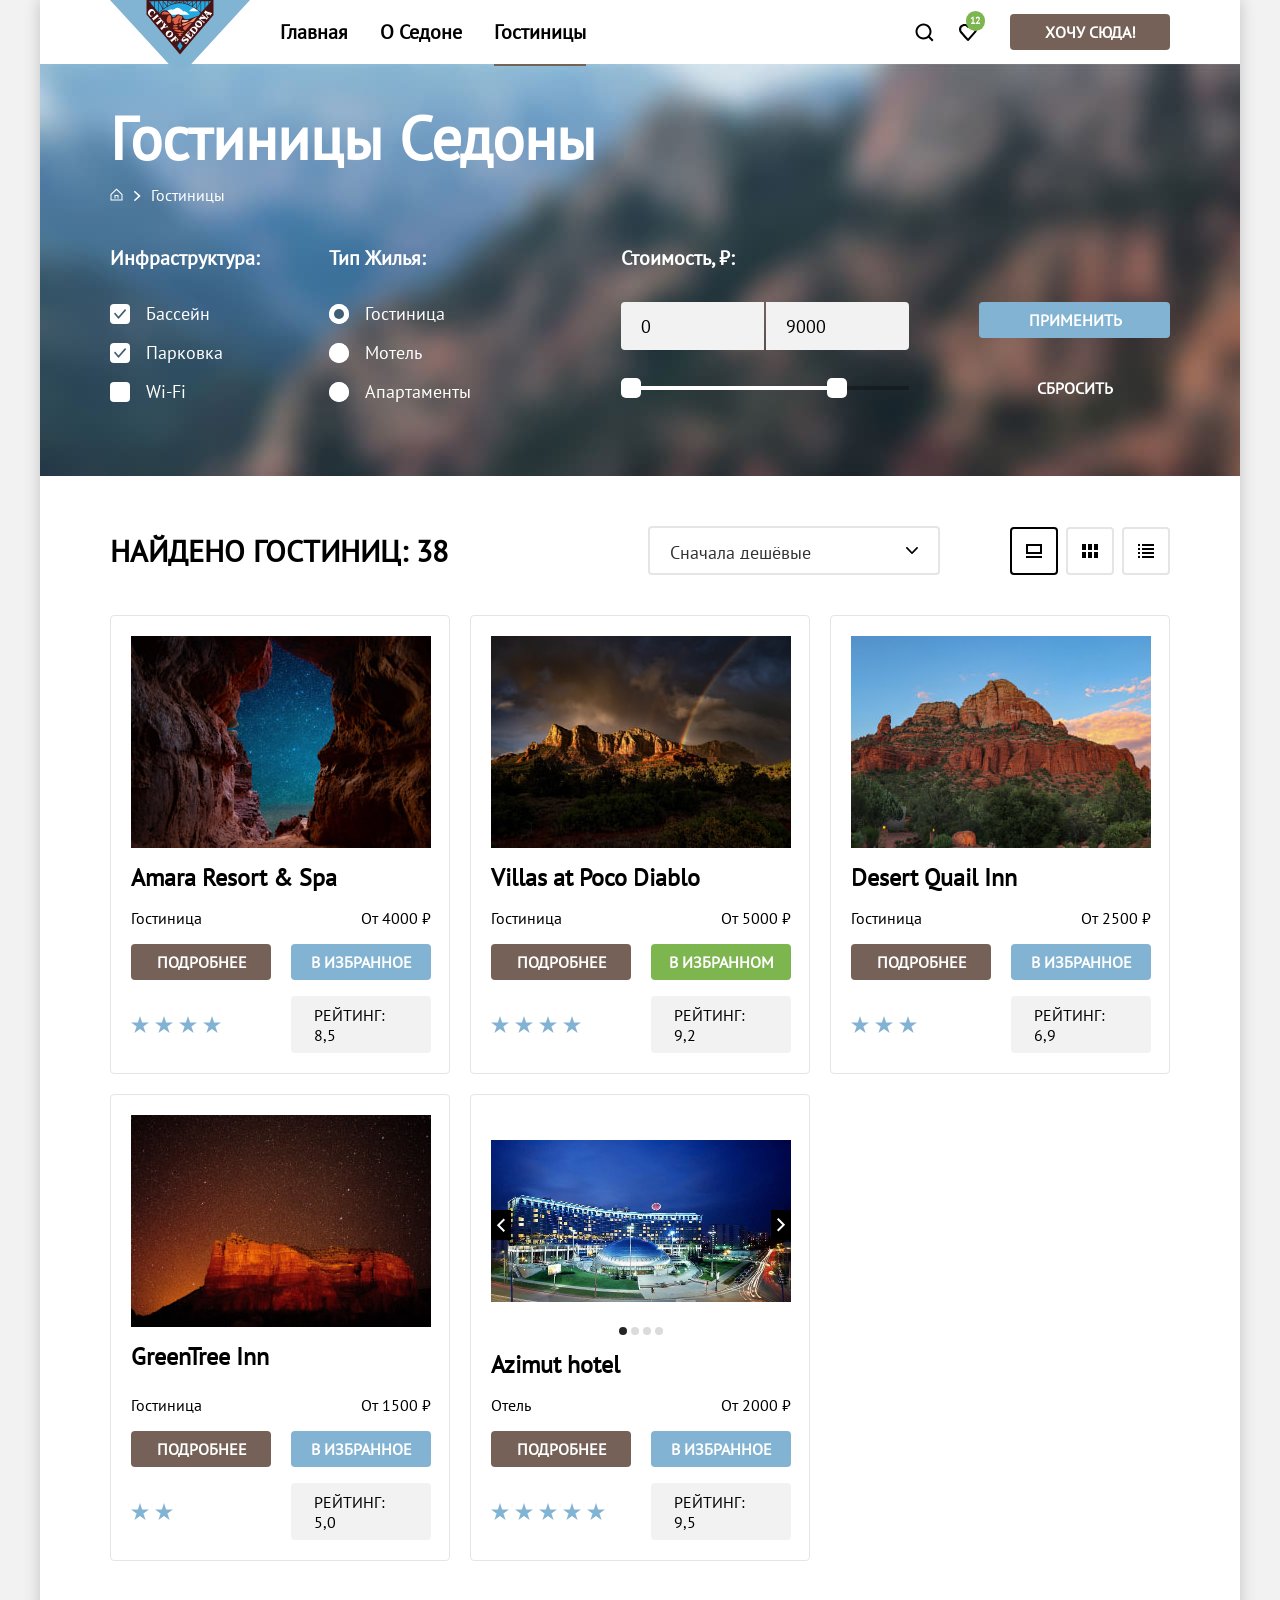
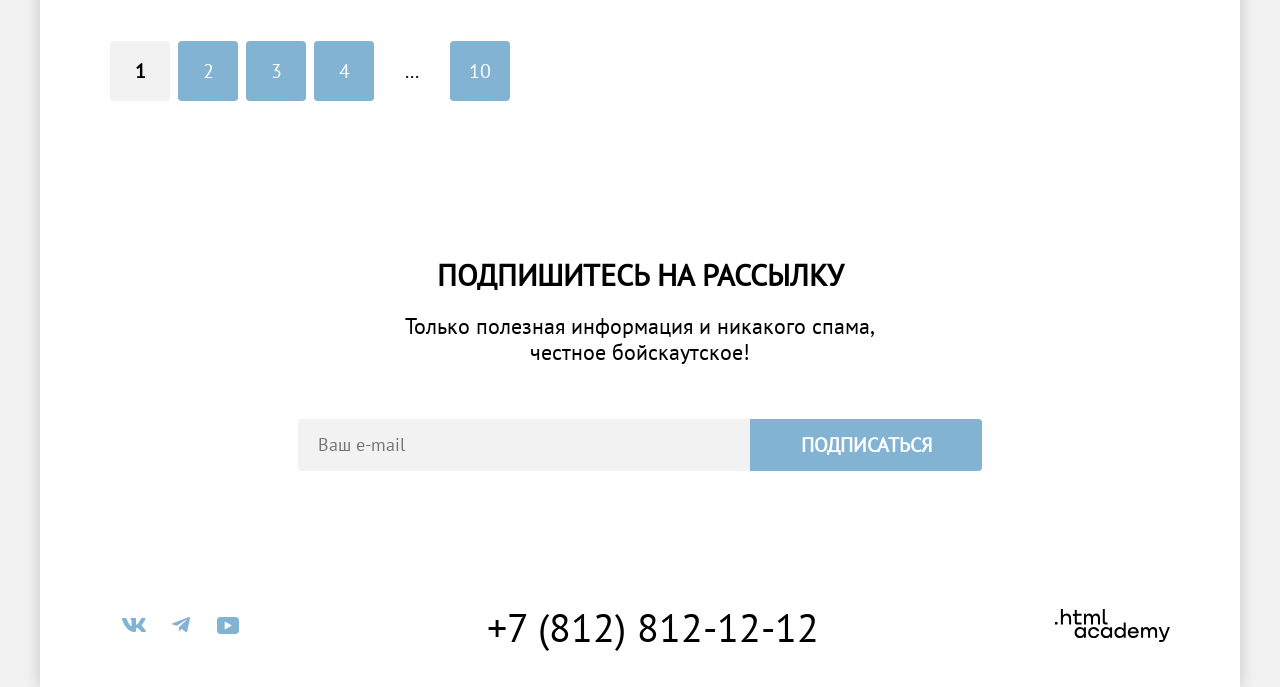
==== commit b8dd8cc3: "Add files via upload" ====
--- a/catalog.html
+++ b/catalog.html
@@ -5,6 +5,7 @@
   <meta charset="utf-8">
   <link rel="stylesheet" href="styles/styles.css">
   <title>Седона</title>
+  <link rel="icon" href="favicon.svg" sizes="32x32">
 </head>
 
 <body>
@@ -74,7 +75,7 @@
             </a>
           </li>
           <li class="breadcrumbs_item">
-            <a class="breadcrumbs_link breadcrumbs_current" aria-current="page">Гостиницы</a>
+            <a class="breadcrumbs_link breadcrumbs_current" href="catalog.html" aria-current="page">Гостиницы</a>
           </li>
         </ul>
       </header>
@@ -88,21 +89,21 @@
             <legend class="catalog_filter_title">Инфраструктура:</legend>
             <ul class="catalog_filter_list">
               <li class="catalog_filter_item">
-                <input class="control_input" type="checkbox" name="swimming_pool" id="swimming_pool" checked>
-                <label class="control" for="swimming_pool">
-                  <span class="control_label">Бассейн</span>
-                </label>
-              </li>
-              <li class="catalog_filter_item">
-                <input class="control_input" type="checkbox" name="parking_place" id="parking" checked>
-                <label class="control" for="parking">
-                  <span class="control_label">Парковка</span>
-                </label>
-              </li>
-              <li class="catalog_filter_item">
-                <input class="control_input" type="checkbox" name="Wi-Fi" id="Wi-Fi">
-                <label class="control" for="Wi-Fi">
-                  <span class="control_label">Wi-Fi</span>
+                <input class="control_check" type="checkbox" name="swimming_pool" id="swimming_pool" checked>
+                <label class="control_label" for="swimming_pool">
+                  <span class="control_description">Бассейн</span>
+                </label>
+              </li>
+              <li class="catalog_filter_item">
+                <input class="control_check" type="checkbox" name="parking_place" id="parking" checked>
+                <label class="control_label" for="parking">
+                  <span class="control_description">Парковка</span>
+                </label>
+              </li>
+              <li class="catalog_filter_item">
+                <input class="control_check" type="checkbox" name="Wi-Fi" id="Wi-Fi">
+                <label class="control_label" for="Wi-Fi">
+                  <span class="control_description">Wi-Fi</span>
                 </label>
               </li>
             </ul>
@@ -111,28 +112,25 @@
             <legend class="catalog_filter_title">Тип Жилья:</legend>
             <ul class="catalog_filter_list">
               <li class="catalog_filter_item">
-                <input class="control_input" type="radio" name="hotel_type" value="hotel" id="hotel" checked>
-                <label class="control" for="hotel">
-                  <span class="control_label">Гостиница</span>
-                </label>
-              </li>
-              <li class="catalog_filter_item">
-                <input class="control_input" type="radio" name="hotel_type" value="motel" id="motel">
-                <label class="control" for="motel">
-                  <span class="control_label">Мотель</span>
-                </label>
-              </li>
-              <li class="catalog_filter_item">
-                <input class="control_input" type="radio" name="hotel_type" value="apartment" id="apartment">
-                <label class="control" for="apartment">
-                  <span class="control_label">Апартаменты</span>
+                <input class="control_mark" type="radio" name="hotel_type" value="hotel" id="hotel" checked>
+                <label class="control_label" for="hotel">
+                  <span class="control_description">Гостиница</span>
+                </label>
+              </li>
+              <li class="catalog_filter_item">
+                <input class="control_mark" type="radio" name="hotel_type" value="motel" id="motel">
+                <label class="control_label" for="motel">
+                  <span class="control_description">Мотель</span>
+                </label>
+              </li>
+              <li class="catalog_filter_item">
+                <input class="control_mark" type="radio" name="hotel_type" value="apartment" id="apartment">
+                <label class="control_label" for="apartment">
+                  <span class="control_description">Апартаменты</span>
                 </label>
               </li>
             </ul>
           </fieldset>
-
-
-          <!-- Доделать ценовой фильтр -->
 
           <div class="price_wrap">
             <fieldset class="catalog_filter_group">
@@ -144,6 +142,16 @@
                 <label class="control_price">
                   <input class="input control_field price_control" type="number" value="9000">
                 </label>
+              </div>
+              <div class="range_scale">
+                <div class="range_selection" style="left: 0; width: 226px">
+                  <button type="button" class="range_toggler toggler_min" style="left: 0">
+                    <span class="visually_hidden">Изменить минимальную цену</span>
+                  </button>
+                  <button type="button" class="range_toggler toggler_max" style="right: 0">
+                    <span class="visually_hidden">Изменить максимальную цену</span>
+                  </button>
+                </div>
               </div>
             </fieldset>
           </div>
@@ -203,7 +211,7 @@
           <p class="rating_star star_4">
             <span class="visually_hidden">Четырёхзвёздочная гостиница</span>
           </p>
-          <p class="rating_text">Рейтинг:8,5</p>
+          <p class="rating_text">Рейтинг: 8,5</p>
         </li>
 
         <li class="hotels_card">
@@ -219,7 +227,7 @@
           <p class="rating_star star_4">
             <span class="visually_hidden">Четырёхзвёздочная гостиница</span>
           </p>
-          <p class="rating_text">Рейтинг:9,2</p>
+          <p class="rating_text">Рейтинг: 9,2</p>
         </li>
 
         <li class="hotels_card">
@@ -235,7 +243,7 @@
           <p class="rating_star star_3">
             <span class="visually_hidden">Трёхзвёздочная гостиница</span>
           </p>
-          <p class="rating_text">Рейтинг:6,9</p>
+          <p class="rating_text">Рейтинг: 6,9</p>
         </li>
 
         <li class="hotels_card">
@@ -251,7 +259,55 @@
             <p class="rating_star star_2">
               <span class="visually_hidden">Двухзвёздочная гостиница</span>
             </p>
-            <p class="rating_text">Рейтинг:5,0</p>
+            <p class="rating_text">Рейтинг: 5,0</p>
+        </li>
+
+        <li class="hotels_card">
+          <div class="slider_wrap">
+            <a href="#" class="hotels_link">
+              <img class="hotels_image" src="images/catalog/azimut_hotel/azimut_hotel.jpg" width="300" height="212"
+                  alt="Главный вход в отель">
+            </a>
+            <div class="slider_button_wrap">
+              <button type="button" class="slider_button button_prev">
+                <span class="visually_hidden">Предыдущее фото</span>
+              </button>
+              <button type="button" class="slider_button button_next">
+                <span class="visually_hidden">Следующее фото</span>
+              </button>
+            </div>
+            <ol class="slider_pagination_list">
+              <li class="slider_pagination_item">
+                <button type="button" class="slider_pagination_button slider_pagination_button_current">
+                  <span class="visually_hidden">1 фото</span>
+                </button>
+              </li>
+              <li class="slider_pagination_item">
+                <button type="button" class="slider_pagination_button">
+                  <span class="visually_hidden">2 фото</span>
+                </button>
+              </li>
+              <li class="slider_pagination_item">
+                <button type="button" class="slider_pagination_button">
+                  <span class="visually_hidden">3 фото</span>
+                </button>
+              </li>
+              <li class="slider_pagination_item">
+                <button type="button" class="slider_pagination_button">
+                  <span class="visually_hidden">4 фото</span>
+                </button>
+              </li>
+            </ol>
+          </div>
+          <h3 class="hotels_title">Azimut hotel</h3>
+            <span class="hotels_type">Отель</span>
+            <span class="hotels_price">От 2000 ₽</span>
+            <a class="hotels_button button_brown" href="#">Подробнее</a>
+            <button class="btn button_favourites button_blue" type="button">В избранное</button>
+            <p class="rating_star star_5">
+              <span class="visually_hidden">Пятизвёздочный отель</span>
+            </p>
+            <p class="rating_text">Рейтинг: 9,5</p>
         </li>
       </ul>
 
--- a/styles/styles.css
+++ b/styles/styles.css
@@ -17,6 +17,7 @@
 html {
   height: 100%;
   width: 100%;
+  background-color: #f2f2f2;
 }
 
 body {
@@ -28,6 +29,7 @@
   font-family: "PT Sans", sans-serif;
   color: #000;
   background-color: #fff;
+  box-shadow: 0 0 15px 0 rgba(0, 0, 0, 0.2);
 }
 
 .main_container {
@@ -404,18 +406,22 @@
 }
 
 .subscribe_field {
-  padding: 0;
+  box-sizing: border-box;
+  padding-left: 20px;
+  padding-block: 14px;
   border: 0;
   font-size: 18px;
   line-height: 24px;
   background-color: #F2F2F2;
   width: 452px;
+  border-radius: 4px 0 0 4px;
 }
 
 .subscribe_button {
   font-size: 20px;
   line-height: 36px;
   flex-grow: 1;
+  border-radius: 0 4px 4px 0;
 }
 
 /* Подвал сайта */
@@ -490,6 +496,8 @@
 }
 
 .breadcrumbs_link {
+  text-decoration: none;
+  color: #fff;
   cursor: pointer;
   fill: #fff;
 }
@@ -537,32 +545,31 @@
   gap: 16px;
 }
 
-.control_input {
-  min-width: 20px;
-  min-height: 20px;
+.control_check {
   margin: 0;
   appearance: none;
-  background-repeat: no-repeat;
-  background-position: center;
-}
-
-input[type="checkbox"] {
-  background-image: url("../images/catalog/checkbox.svg");
-}
-
-input[type="checkbox"]:checked {
-  background-image: url("../images/catalog/check.svg"), url("../images/catalog/checkbox.svg");
-}
-
-input[type="radio"] {
-  background-image: url("../images/catalog/radio.svg");
-}
-
-input[type="radio"]:checked {
-  background-image: url("../images/catalog/mark.svg"), url("../images/catalog/radio.svg");
-}
-
-.control_label {
+  width: 20px;
+  height: 20px;
+  background: url("../images/catalog/checkbox.svg");
+}
+
+.control_check:checked {
+  background: url("../images/catalog/check.svg") no-repeat center, url("../images/catalog/checkbox.svg");
+}
+
+.control_mark {
+  margin: 0;
+  appearance: none;
+  width: 20px;
+  height: 20px;
+  background: url("../images/catalog/radio.svg");
+}
+
+.control_mark:checked {
+  background: url("../images/catalog/mark.svg") no-repeat center, url("../images/catalog/radio.svg");
+}
+
+.control_description {
   font-size: 18px;
   line-height: 23px;
 }
@@ -581,6 +588,7 @@
   width: 288px;
   display: flex;
   gap: 2px;
+  margin-bottom: 36px;
 }
 
 .price_control {
@@ -588,7 +596,47 @@
   width: 143px;
   height: 48px;
   border: 0;
-  padding: 0;
+  padding: 12px 20px;
+  background-color: #f2f2f2;
+}
+
+.control_price:nth-child(1) .price_control {
+  border-radius: 4px 0 0 4px;
+}
+
+.control_price:nth-child(2) .price_control {
+  border-radius: 0 4px 4px 0;
+}
+
+.range_scale {
+  position: relative;
+  height: 4px;
+  background-color: rgba(0, 0, 0, 0.3);
+}
+
+.range_selection {
+  position: absolute;
+  background-color: #fff;
+  height: 4px;
+}
+
+.range_toggler {
+  border: 0;
+  padding: 0;
+  position: absolute;
+  width: 20px;
+  height: 20px;
+  background-color: #fff;
+  border-radius: 5px;
+  cursor: pointer;
+}
+
+.toggler_min {
+  top: -8px;
+}
+
+.toggler_max {
+  top: -8px;
 }
 
 .button_wrap {
@@ -640,12 +688,14 @@
 }
 
 .select_control {
-  padding: 0;
+  padding: 14px 20px;
   margin-right: 70px;
   width: 292px;
   height: 49px;
   border: 2px solid #e5e5e5;
   border-radius: 4px;
+  appearance: none;
+  background: url("../images/catalog/arrow_down.svg") no-repeat right 20px center;
 }
 
 .sort_list {
@@ -704,6 +754,7 @@
 }
 
 .hotels_card {
+  width: 340px;
   box-sizing: border-box;
   border: 1px solid #e5e5e5;
   border-radius: 4px;
@@ -781,6 +832,10 @@
 
 .star_2 {
   width: 48px;
+}
+
+.star_5 {
+  width: 120px;
 }
 
 .rating_text {
@@ -797,6 +852,72 @@
   justify-self: end;
 }
 
+/* Карточка отеля Азимут */
+
+.slider_wrap {
+  grid-column: 1 / -1;
+  position: relative;
+}
+
+.slider_pagination_list {
+  padding: 0;
+  grid-column: 1 / -1;
+  list-style: none;
+  display: flex;
+  justify-content: center;
+  gap: 4px;
+}
+
+.slider_pagination_item {
+  box-sizing: border-box;
+  width: 8px;
+  height: 8px;
+  display: flex;
+  justify-content: center;
+  align-items: center;
+}
+
+.slider_pagination_button {
+  box-sizing: border-box;
+  border: 0;
+  padding: 0;
+  width: 100%;
+  height: 100%;
+  cursor: pointer;
+  border-radius: 50%;
+  background-color: #dbdbdb;
+}
+
+.slider_button_wrap {
+  position: absolute;
+  width: 100%;
+  top: 50%;
+  transform: translateY(-15px);
+  display: flex;
+  justify-content: space-between;
+}
+
+.slider_button {
+  width: 20px;
+  height: 30px;
+  border: 0;
+  padding: 0;
+  cursor: pointer;
+  background-color: #000;
+  color: #fff;
+  background-image: url("../images/catalog/azimut_hotel/arrow_right.svg");
+  background-position: center;
+  background-repeat: no-repeat;
+}
+
+.button_prev {
+  transform: rotate(180deg);
+}
+
+.slider_pagination_button_current {
+  background-color: #242424;
+  cursor: default;
+}
 /* Пагинация */
 
 .pagination_list {
@@ -870,6 +991,13 @@
   opacity: 0.3;
 }
 
+
+/* Рассылка */
+.subscribe_field:hover {
+  opacity: 0.9;
+}
+
+
 /* Кнопки/ссылки */
 .button_brown:disabled,
 .button_blue:disabled,
@@ -946,6 +1074,12 @@
   opacity: 0.6;
 }
 
+.breadcrumbs_link:focus {
+  outline: none;
+  border-radius: 4px;
+  box-shadow: 0 0 0 3px #83B3D3;
+}
+
 .breadcrumbs_link:active {
   opacity: 0.3;
 }
@@ -956,24 +1090,61 @@
   opacity: 0.6;
 }
 
-input[type="checkbox"]:focus-visible {
+.control_check:focus-visible {
+  outline: none;
   border-radius: 4px;
   box-shadow: 0 0 0 3px #83B3D3;
 }
 
-input[type="radio"]:focus-visible {
+.control_mark:focus-visible {
+  outline:none;
+  border-radius: 18px;
   box-shadow: 0 0 0 3px #83B3D3;
-  border-radius: 18px;
 }
 
 .catalog_filter_item:active {
   opacity: 0.3;
 }
 
+.price_control:hover {
+  background-color: #e6e6e6;
+}
+
 .price_control:focus {
+  outline: none;
+  border: 3px solid #83b3d3;
+}
+
+.range_toggler:hover {
+  background-color: #e6e6e6
+}
+
+.range_toggler:focus-visible {
   outline: 3px solid #83B3D3;
 }
 
+.range_toggler:active {
+  outline: 2px solid #83B3D3;
+}
+
+.button_reset:disabled {
+  opacity: 0.1;
+}
+
+.button_reset:hover {
+  opacity: 0.6;
+}
+
+.button_reset:focus-visible {
+  border-radius: 4px;
+  outline: 3px solid #83B3D3;
+}
+
+.button_reset:active {
+  color: rgba(255, 255, 255, 0.3);
+}
+
+/* Сортировка */
 .select_control:disabled {
   pointer-events: none;
   border-color: rgba(0, 0, 0, 0.3);
@@ -982,28 +1153,12 @@
 
 .select_control:hover,
 .select_control:focus {
+  outline: none;
   border-color: #68A2CA;
 }
 
-.button_reset:disabled {
-  opacity: 0.1;
-}
-
-.button_reset:hover {
-  opacity: 0.6;
-}
-
-.button_reset:focus-visible {
-  border: 3px solid #83B3D3;
-  border-radius: 4px;
-}
-
-.button_reset:active {
-  color: rgba(255, 255, 255, 0.3);
-}
-
-/* Сортировка */
 .sort_link:focus{
+  outline: none;
   border-color: #68A2CA;
 }
 .sort_link:hover {
@@ -1024,3 +1179,28 @@
   background-color: #82B3D3;
   color: rgba(255, 255, 255, 0.3);
 }
+
+
+/* Карточка отеля Азимут */
+
+.slider_button:hover {
+  background-color: #814b18;
+}
+
+.slider_button:focus {
+  box-shadow: inset 0 0 0 2px #dbb590;
+  background-color: #4e2e0e;
+}
+
+.slider_pagination_button:not(.slider_pagination_button_current):hover {
+  background-color: #af7842
+}
+
+.slider_pagination_button:not(.slider_pagination_button_current):focus {
+  background-color: #dbb590;
+  outline: none;
+}
+
+.slider_pagination_button_current:focus {
+  outline: none;
+}
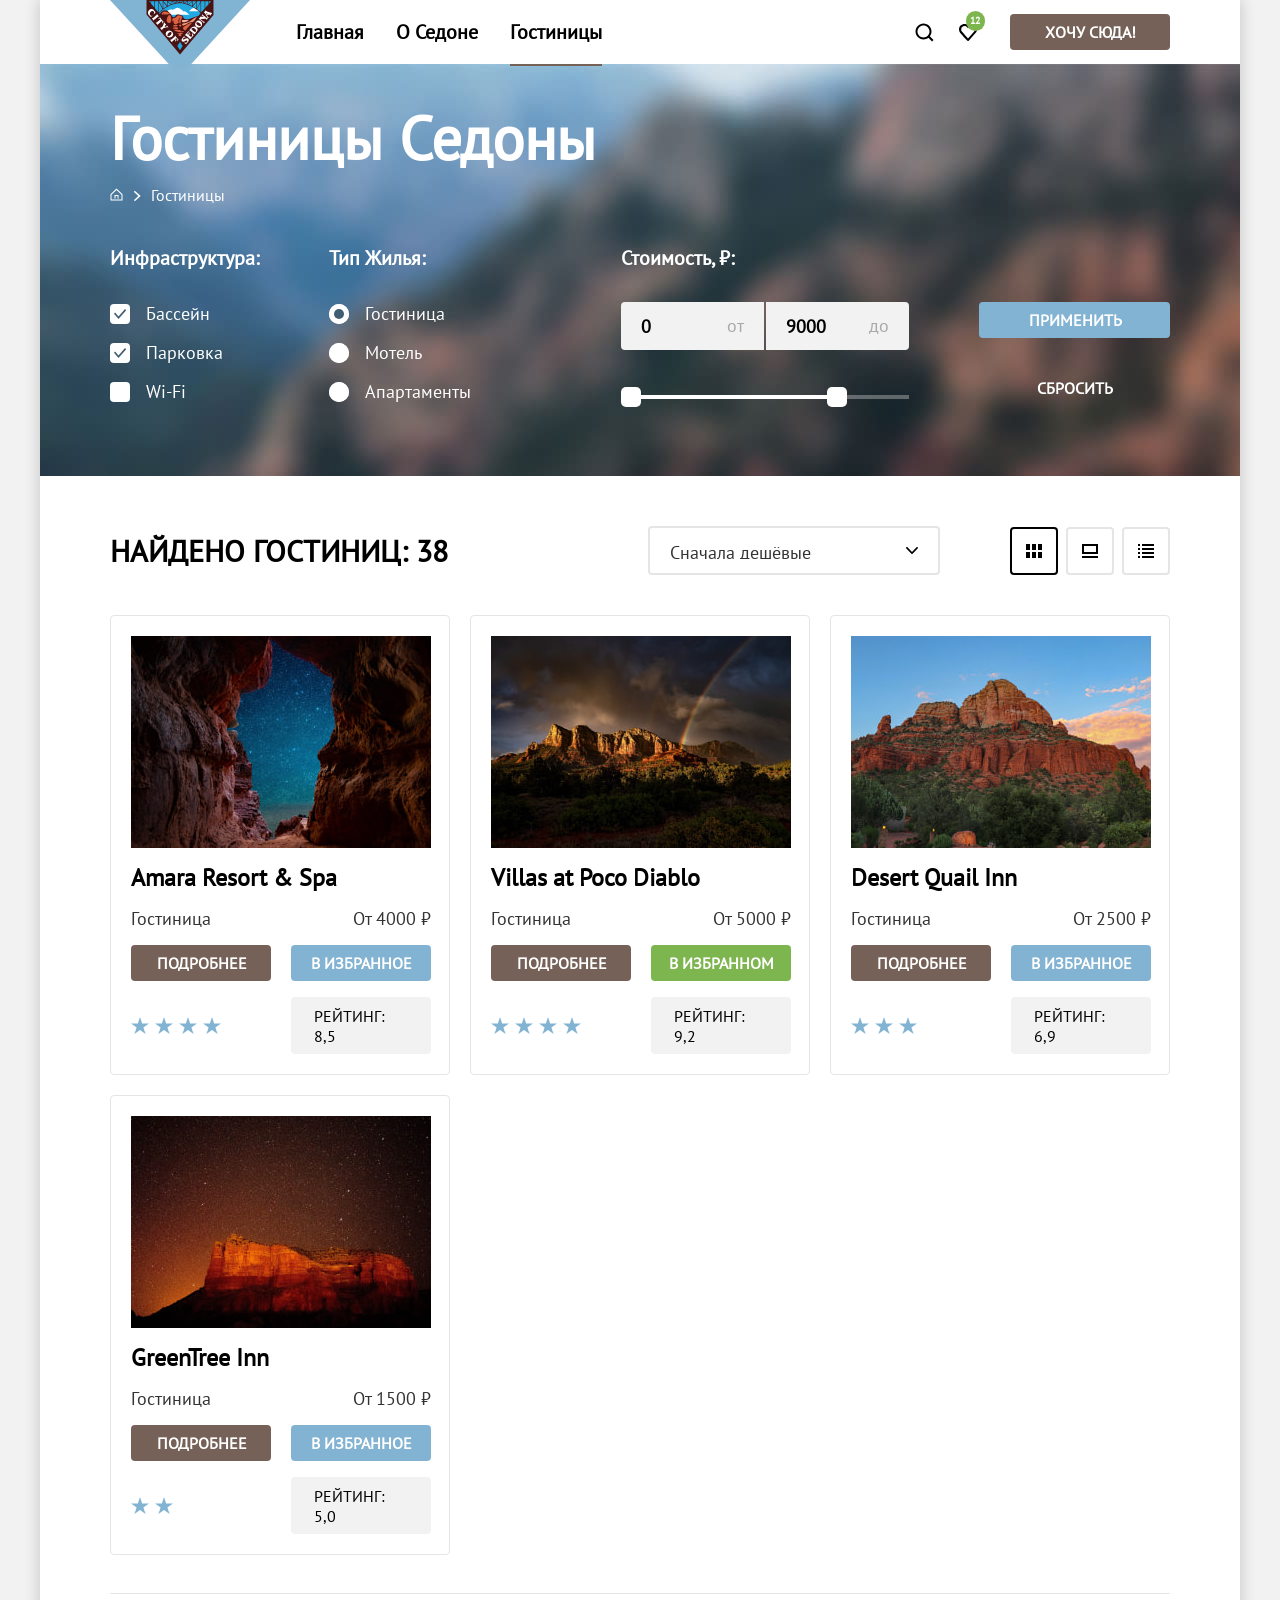
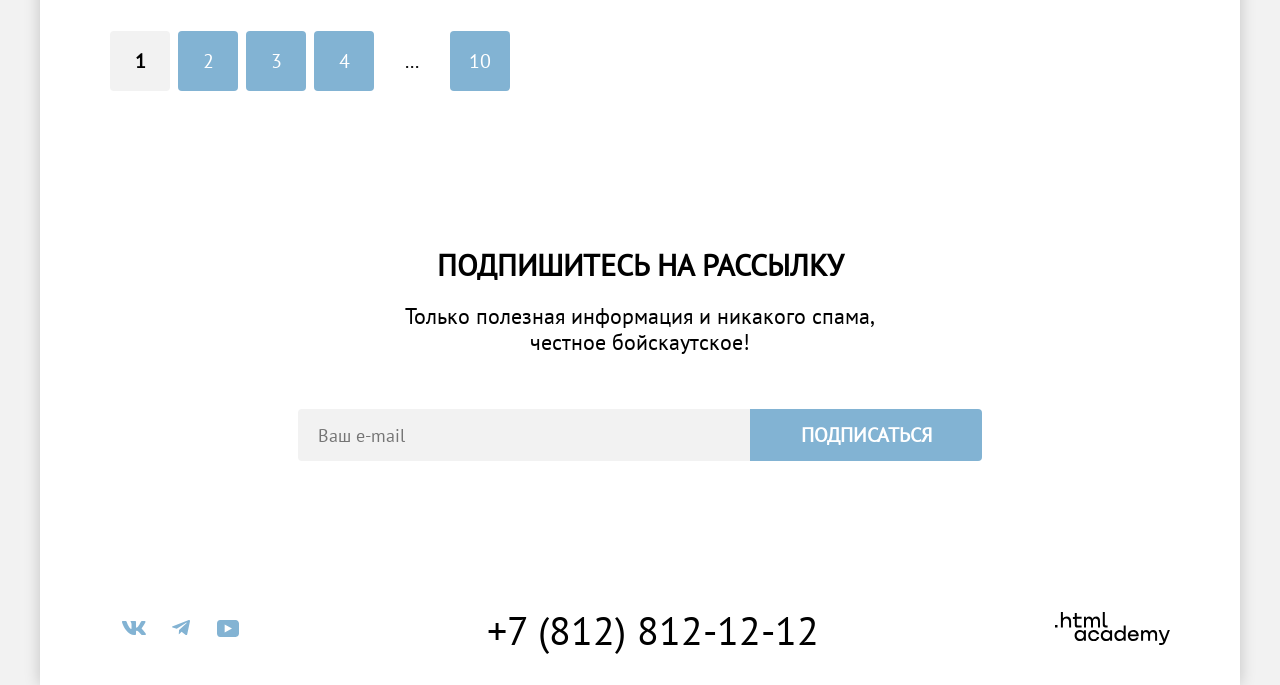
==== commit 3cc713b2: "Add files via upload" ====
--- a/catalog.html
+++ b/catalog.html
@@ -49,6 +49,57 @@
             <span class="visually_hidden">Отелей в избранном:</span>
             <span class="favourites_counter">12</span>
           </a>
+
+          <div class="popover popover_favourite">
+            <div class="popover_content">
+              <h2 class="popover_title">Отели в избранном</h2>
+
+              <button type="button" class="popover_close_button">
+                <svg class="icon_svg popover_favourite_svg" aria-hidden="true" focusable="false" width="20" height="20" viewBox="0 0 20 20" fill="none" xmlns="http://www.w3.org/2000/svg">
+                  <path d="M9.9 19C9.6 19 9.3 18.9 9.1 18.6C3.7 12.5 2.4 11.1 2.1 10.7C1.4 9.8 1 8.6 1 7.4C1 4.4 3.4 2 6.5 2C7.8 2 9 2.5 10 3.3C11 2.5 12.3 2 13.5 2C16.5 2 19 4.4 19 7.4C19 8.7 18.5 9.9 17.7 10.8L10.7 18.7C10.5 18.9 10.3 19 9.9 19ZM3.9 9.5C4.2 9.9 7.4 13.5 10 16.4L16.2 9.4C16.7 8.9 16.9 8.2 16.9 7.4C16.9 5.6 15.4 4.1 13.6 4.1C12.6 4.1 11.6 4.6 10.9 5.4C10.6 5.7 10.3 5.8 10 5.8C9.7 5.8 9.4 5.6 9.2 5.4C8.5 4.6 7.5 4.1 6.5 4.1C4.7 4.1 3.2 5.6 3.2 7.4C3.1 8.3 3.5 9 3.9 9.5C3.8 9.5 3.8 9.5 3.9 9.5Z" fill="black"/>
+                </svg>
+                <span class="visually_hidden">Отелей в избранном:</span>
+                <span class="favourites_counter popover_favourite_counter">3</span>
+                <span class="visually_hidden">Скрыть поповер</span>
+              </button>
+
+              <ul class="popover_favourite_list">
+                <li class="popover_favourite_item">
+                  <a href="#" class="popover_favourite_item_link_title">
+                    <h3 class="popover_favourite_item_title">Azimut hotel</h3>
+                  </a>
+                  <span class="popover_favourite_item_price">Номер от 2000 ₽</span>
+                  <button class="button_delete_favourite" type="button">
+                    <svg xmlns="http://www.w3.org/2000/svg" width="16" height="16" viewBox="0 0 16 16"><g clip-path="url(#a)"><path fill-rule="evenodd" d="m3.42 1 .283-.496L3.991 0h8.018l.288.504.284.496h3.048l-.136 1.12-1.577 13-.107.88H2.191l-.107-.88-1.577-13L.372 1H3.42m.543 13L2.63 3h10.743l-1.335 11zm5.04-9.071-.5 7 1.995.142.5-7zm-3.5 7.142-.5-7 1.995-.142.5 7z" clip-rule="evenodd"/></g><defs><clipPath id="a"><path fill="#fff" d="M0 0h16v16H0z"/></clipPath></defs></svg>
+                    <span class="visually_hidden">Удалить из избранного</span>
+                  </button>
+                </li>
+
+                <li class="popover_favourite_item">
+                  <a href="#" class="popover_favourite_item_link_title">
+                    <h3 class="popover_favourite_item_title">Villas at Poco Diablo</h3>
+                  </a>
+                  <span class="popover_favourite_item_price">Номер от 5000 ₽</span>
+                  <button class="button_delete_favourite" type="button">
+                    <svg xmlns="http://www.w3.org/2000/svg" width="16" height="16" viewBox="0 0 16 16"><g clip-path="url(#a)"><path fill-rule="evenodd" d="m3.42 1 .283-.496L3.991 0h8.018l.288.504.284.496h3.048l-.136 1.12-1.577 13-.107.88H2.191l-.107-.88-1.577-13L.372 1H3.42m.543 13L2.63 3h10.743l-1.335 11zm5.04-9.071-.5 7 1.995.142.5-7zm-3.5 7.142-.5-7 1.995-.142.5 7z" clip-rule="evenodd"/></g><defs><clipPath id="a"><path fill="#fff" d="M0 0h16v16H0z"/></clipPath></defs></svg>
+                    <span class="visually_hidden">Удалить из избранного</span>
+                  </button>
+                </li>
+
+                <li class="popover_favourite_item">
+                  <a href="#" class="popover_favourite_item_link_title">
+                    <h3 class="popover_favourite_item_title">Amara Resort &amp; Spa</h3>
+                  </a>
+                  <span class="popover_favourite_item_price">Номер от 4000 ₽</span>
+                  <button class="button_delete_favourite" type="button">
+                    <svg xmlns="http://www.w3.org/2000/svg" width="16" height="16" viewBox="0 0 16 16"><g clip-path="url(#a)"><path fill-rule="evenodd" d="m3.42 1 .283-.496L3.991 0h8.018l.288.504.284.496h3.048l-.136 1.12-1.577 13-.107.88H2.191l-.107-.88-1.577-13L.372 1H3.42m.543 13L2.63 3h10.743l-1.335 11zm5.04-9.071-.5 7 1.995.142.5-7zm-3.5 7.142-.5-7 1.995-.142.5 7z" clip-rule="evenodd"/></g><defs><clipPath id="a"><path fill="#fff" d="M0 0h16v16H0z"/></clipPath></defs></svg>
+                    <span class="visually_hidden">Удалить из избранного</span>
+                  </button>
+                </li>
+              </ul>
+            </div>
+          </div>
+
         </li>
         <a class="navigation_button button_brown" href="#">
           <span>Хочу сюда!</span>
@@ -89,19 +140,19 @@
             <legend class="catalog_filter_title">Инфраструктура:</legend>
             <ul class="catalog_filter_list">
               <li class="catalog_filter_item">
-                <input class="control_check" type="checkbox" name="swimming_pool" id="swimming_pool" checked>
+                <input class="control_input control_check" type="checkbox" name="swimming_pool" id="swimming_pool" checked>
                 <label class="control_label" for="swimming_pool">
                   <span class="control_description">Бассейн</span>
                 </label>
               </li>
               <li class="catalog_filter_item">
-                <input class="control_check" type="checkbox" name="parking_place" id="parking" checked>
+                <input class="control_input control_check" type="checkbox" name="parking_place" id="parking" checked>
                 <label class="control_label" for="parking">
                   <span class="control_description">Парковка</span>
                 </label>
               </li>
               <li class="catalog_filter_item">
-                <input class="control_check" type="checkbox" name="Wi-Fi" id="Wi-Fi">
+                <input class="control_input control_check" type="checkbox" name="Wi-Fi" id="Wi-Fi">
                 <label class="control_label" for="Wi-Fi">
                   <span class="control_description">Wi-Fi</span>
                 </label>
@@ -112,19 +163,19 @@
             <legend class="catalog_filter_title">Тип Жилья:</legend>
             <ul class="catalog_filter_list">
               <li class="catalog_filter_item">
-                <input class="control_mark" type="radio" name="hotel_type" value="hotel" id="hotel" checked>
+                <input class="control_input control_mark" type="radio" name="hotel_type" value="hotel" id="hotel" checked>
                 <label class="control_label" for="hotel">
                   <span class="control_description">Гостиница</span>
                 </label>
               </li>
               <li class="catalog_filter_item">
-                <input class="control_mark" type="radio" name="hotel_type" value="motel" id="motel">
+                <input class="control_input control_mark" type="radio" name="hotel_type" value="motel" id="motel">
                 <label class="control_label" for="motel">
                   <span class="control_description">Мотель</span>
                 </label>
               </li>
               <li class="catalog_filter_item">
-                <input class="control_mark" type="radio" name="hotel_type" value="apartment" id="apartment">
+                <input class="control_input control_mark" type="radio" name="hotel_type" value="apartment" id="apartment">
                 <label class="control_label" for="apartment">
                   <span class="control_description">Апартаменты</span>
                 </label>
@@ -137,19 +188,21 @@
               <legend class="catalog_filter_title">Стоимость, ₽:</legend>
               <div class="control_wrap">
                 <label class="control_price">
-                  <input class="input control_field price_control" type="number" value="0">
+                  <input class="input price_control" type="number" value="0" placeholder="Введите минимальную стоимость">
+                  <span class="price_description">от</span>
                 </label>
                 <label class="control_price">
-                  <input class="input control_field price_control" type="number" value="9000">
+                  <input class="input price_control" type="number" value="9000" placeholder="Введите максимальную стоимость">
+                  <span class="price_description">до</span>
                 </label>
               </div>
               <div class="range_scale">
                 <div class="range_selection" style="left: 0; width: 226px">
                   <button type="button" class="range_toggler toggler_min" style="left: 0">
-                    <span class="visually_hidden">Изменить минимальную цену</span>
+                    <span class="visually_hidden">Изменить минимальную стоимость</span>
                   </button>
                   <button type="button" class="range_toggler toggler_max" style="right: 0">
-                    <span class="visually_hidden">Изменить максимальную цену</span>
+                    <span class="visually_hidden">Изменить максимальную стоимость</span>
                   </button>
                 </div>
               </div>
@@ -262,7 +315,7 @@
             <p class="rating_text">Рейтинг: 5,0</p>
         </li>
 
-        <li class="hotels_card">
+        <li class="hotels_card" style="display: none;">
           <div class="slider_wrap">
             <a href="#" class="hotels_link">
               <img class="hotels_image" src="images/catalog/azimut_hotel/azimut_hotel.jpg" width="300" height="212"
@@ -311,6 +364,7 @@
         </li>
       </ul>
 
+      <span class="line"></span>
       <!-- Пагинация -->
 
       <ul class="pagination_list">
@@ -342,7 +396,10 @@
       <p class="subscribe_text block_description">Только полезная информация и никакого спама,<br> честное бойскаутское!
       </p>
       <form class="subscribe_form" action="https://echo.htmlacademy.ru/" method="post">
-        <input class="input subscribe_field" type="email" name="subscribe_email" placeholder="Ваш e-mail" required>
+        <p class="subscribe_input">
+          <label class="visually_hidden" for="subscribe_field" required>Введите Ваш E-mail</label>
+          <input class="input subscribe_field" type="email" name="subscribe_email" placeholder="Ваш e-mail" id="subscribe_field" required>
+        </p>
         <button class="btn subscribe_button button_blue" type="submit">Подписаться</button>
       </form>
     </section>
--- a/styles/styles.css
+++ b/styles/styles.css
@@ -50,12 +50,13 @@
 /* Блок навигации */
 
 .navigation {
-  width: 1060px;
+  width: 1200px;
   display: flex;
   margin: 0 auto;
 }
 
 .navigation_logo {
+  margin-left: 70px;
   margin-right: 30px;
   height: 64px;
 }
@@ -76,19 +77,20 @@
   display: flex;
   align-items: center;
   flex-wrap: wrap;
-  gap: 32px;
+}
+
+.navigation_list .navigation_item {
+  padding: 20px 16px;
 }
 
 .navigation_item {
+  box-sizing: border-box;
   height: 64px;
+  position: relative;
 }
 
 .navigation_link {
   display: block;
-}
-
-.navigation_list .navigation_link {
-  padding-block: 20px
 }
 
 .navigation_list a {
@@ -99,6 +101,7 @@
 .navigation_link_current {
   display: block;
   position: relative;
+  padding-bottom: 20px;
   border-bottom: 2px solid #756257;
   cursor: default
 }
@@ -112,6 +115,7 @@
   line-height: 20px;
   font-weight: 700;
   max-width: 400px;
+  margin-right: 70px;
   margin-left: auto;
   list-style: none;
   display: flex;
@@ -174,6 +178,144 @@
   justify-content: center;
 }
 
+/* Поповер для отелей в избранном */
+.popover {
+  position: absolute;
+  box-sizing: border-box;
+  top: 0;
+  right: 0;
+  width: 380px;
+  padding: 22px 10px 10px;
+  font-family: inherit;
+  color: #242424;
+  background-color: #fff;
+  min-height: 150px;
+  box-shadow: 0 0 0 3px #82B3D3;
+  display: none;
+}
+
+.popover_open {
+  display: block;
+}
+
+.popover_close_button {
+  border: 0;
+  padding: 22px 2px;
+  position: absolute;
+  top: 0;
+  right: 0;
+  width: 44px;
+  height: 64px;
+  background-color: #fff;
+  cursor: pointer;
+  display: flex;
+  align-items: center;
+  justify-content: space-around;
+}
+
+.popover_favourite_counter {
+  position: static;
+}
+
+.popover_favourite_svg {
+  position: static;
+  margin: 0;
+}
+
+.popover_close_button:hover{
+  opacity: 0.6;
+}
+
+.popover_close_button:focus-visible {
+  outline: 2px solid #82B3D3;
+}
+
+.popover_close_button:active {
+  opacity: 0.3;
+}
+
+.popover_content {
+  height: 100%;
+}
+
+.popover_title {
+  margin: 0;
+  font-size: 24px;
+  line-height: 28px;
+  text-transform: uppercase;
+  margin-bottom: 20px;
+}
+
+.popover_favourite_item_link_title {
+  color: #000;
+}
+
+.popover_favourite_item_link_title:hover {
+  opacity: 0.6;
+}
+
+.popover_favourite_item_link_title:active {
+  opacity: 0.3;
+}
+
+.popover_favourite_item_title {
+  margin: 0;
+  font-size: 24px;
+  line-height: 28px;
+  cursor: pointer;
+}
+
+.popover_favourite_list {
+  list-style: none;
+  padding: 0;
+}
+
+.popover_favourite_item {
+  display: grid;
+  grid-template-columns: 1fr 45px;
+  gap: 2px;
+  padding-bottom: 15px;
+}
+
+.popover_favourite_item + .popover_favourite_item {
+  padding-top: 15px;
+  border-top: 1px dashed #595959
+}
+
+.popover_favourite_item_price {
+  color: #af7842;
+  font-size: 16px;
+  line-height: 24px;
+}
+
+.button_delete_favourite {
+  box-sizing: border-box;
+  cursor: pointer;
+  width: 45px;
+  height: 40px;
+  border: 0;
+  padding: 0;
+  background-color: #000;
+  fill: #fff;
+  grid-column: 2 / 3;
+  grid-row: 1 / 3;
+  align-self: center;
+}
+
+.button_delete_favourite:hover {
+  background-color: #814b18;
+}
+
+.button_delete_favourite:focus-visible {
+  background-color: #814b18;
+  outline: 2px solid #dbb590;
+}
+
+.button_delete_favourite:active {
+  background-color: #814b18;
+  opacity: 0.6
+}
+
 /* Приветствие */
 
 .page_welcome {
@@ -198,6 +340,7 @@
   text-align: center;
   font-size: 30px;
   line-height: 36px;
+  font-weight: 700;
   text-transform: uppercase;
 }
 
@@ -228,6 +371,7 @@
   display: flex;
   flex-direction: column;
   gap: 25px;
+  margin-bottom: 21px;
 }
 
 .advantages_list{
@@ -270,7 +414,7 @@
   margin: 30px auto 0;
 }
 
-.item_title_img::before {
+.item_title_img::after {
   background-color: rgba(255, 255, 255, 0.3);
 }
 
@@ -279,6 +423,7 @@
 }
 
 .advantages_item_blue {
+  color: #fff;
   background-color: #82B3D3;
 }
 
@@ -384,15 +529,18 @@
   flex-direction: column;
   justify-content: center;
   align-items: center;
-  padding-block: 96px;
+  padding-block: 96px 104px;
   gap: 20px;
 }
 
 .subscribe_form {
   width: 684px;
-  height: 52px;
   display: flex;
   margin-top:34px;
+}
+
+.subscribe_input {
+  margin: 0;
 }
 
 .button_blue {
@@ -413,26 +561,32 @@
   font-size: 18px;
   line-height: 24px;
   background-color: #F2F2F2;
-  width: 452px;
   border-radius: 4px 0 0 4px;
+  height: 100%;
+  min-width: 452px;
 }
 
 .subscribe_button {
+  box-sizing: border-box;
   font-size: 20px;
   line-height: 36px;
-  flex-grow: 1;
   border-radius: 0 4px 4px 0;
+  max-width: 300px;
+  padding: 8px 10px;
+  min-width: 232px;
 }
 
 /* Подвал сайта */
 
 .page-footer {
+  box-sizing: border-box;
   width: 1060px;
   min-height: 120px;
   margin: 0 auto;
   display: flex;
   align-items: center;
   justify-content: space-between;
+  padding-block: 40px 30px;
 }
 
 .social_list {
@@ -456,6 +610,232 @@
   color: #000;
   font-size: 40px;
   line-height: 40px;
+}
+
+/* Модальное окно */
+.modal_container {
+  position: fixed;
+  top: 0;
+  left: 0;
+  width: 100%;
+  height: 100%;
+  background-color: rgba(242,242,242, 0.8);
+  display: flex;
+}
+
+.modal_container_close {
+  display: none;
+}
+
+.modal_checkin {
+  position: relative;
+  box-sizing: border-box;
+  margin: auto;
+  width: 717px;
+  padding: 64px 70px;
+  background-color: #fff;
+  border-radius: 30px;
+  box-shadow: 0 25px 50px 0 rgba(0, 0, 0, 0.15);
+}
+
+.modal_button_close {
+  border: 0;
+  padding: 0;
+  position: absolute;
+  top: 64px;
+  right: 52px;
+  width: 52px;
+  height: 52px;
+  background: url("../images/modal/cross.svg") no-repeat center;
+  background-color: #f2f2f2;
+  border-radius: 100%;
+  cursor: pointer;
+}
+
+.modal_title {
+  margin: 0;
+  font-size: 30px;
+  line-height: 36px;
+  font-weight: 700;
+  text-transform: uppercase;
+  margin-bottom: 64px;
+  margin-right: 45px;
+}
+
+.form_checkin {
+  display: grid;
+  grid-template-columns: 1fr 1fr;
+  gap: 23px 88px;
+}
+
+.modal_search {
+  grid-column: 1 / -1;
+  box-sizing: border-box;
+  padding-block: 18px;
+  height: 60px;
+  display: flex;
+  justify-content: center;
+  align-items: center;
+  text-decoration: none;
+  font-size: 20px;
+  line-height: 24px;
+  font-weight: 700;
+  border-radius: 10px;
+  margin-top: 25px;
+}
+
+.field_group:nth-of-type(-n+2) {
+  grid-column: 1 / -1;
+}
+
+.field_group {
+  margin: 0;
+  display: grid;
+  grid-template-columns: auto 1fr;
+  row-gap: 4px;
+  align-items: center;
+}
+
+.checkin_label {
+  grid-column: 1 / 2;
+  box-sizing: border-box;
+  font-size: 20px;
+  line-height: 24px;
+  font-weight: 700;
+  text-transform: capitalize;
+  max-width: 135px;
+}
+
+.checkin_input {
+  grid-column: 2 / 3;
+  border: none;
+  width: 440px;
+  height: 48px;
+  box-sizing: border-box;
+  border-radius: 4px;
+  padding: 12px 50px 12px 20px;
+  font-size: 18px;
+  line-height: 24px;
+  font-weight: 700;
+  background: url("../images/modal/calendar.svg") no-repeat right 20px center;
+  background-color: #f2f2f2;
+  margin-left: auto;
+}
+
+.checkin_note {
+  grid-column: 2 / 3;
+  font-size: 16px;
+  line-height: 21px;
+  font-weight: 400px;
+  padding-inline: 20px;
+  color: #333;
+}
+
+.error {
+  color: #ff5757
+}
+
+.checkin_input::placeholder {
+  color: rgba(0, 0, 0, 0.3);
+  font-weight: 400;
+}
+
+.number_input {
+  border: none;
+  width: 31px;
+  height: 48px;
+  box-sizing: border-box;
+  background-color: #f2f2f2;
+  font-size: 18px;
+  line-height: 20px;
+  font-weight: 700;
+  padding: 14px 3px;
+  text-align: center;
+  cursor: default;
+}
+
+.number_input {
+  appearance: textfield;
+  -webkit-appearance: none;
+  -moz-appearance: textfield;
+}
+
+.number_input_wrap {
+  margin-left: auto;
+  display: flex;
+}
+
+.button_number_control {
+  width: 40px;
+  height: 48px;
+  border: none;
+  padding: 0;
+  background-color: #f2f2f2;
+  display: flex;
+  justify-content: center;
+  align-items: center;
+  fill: rgba(117, 97, 87, 0.3);
+  cursor: pointer;
+}
+
+.children_label {
+  display: flex;
+  gap: 10px;
+}
+
+.tooltip {
+  position: relative;
+  display: inline-block;
+  height: 26px;
+}
+
+.tooltip_toggle {
+  background-color: transparent;
+  border: none;
+  padding: 0;
+  width: 26px;
+  height: 26px;
+}
+
+.tooltip_icon {
+  display: block;
+  width: 100%;
+  height: 100%;
+}
+
+.tooltip_text {
+  width: 216px;
+  color: #fff;
+  background-color: #333;
+  box-shadow: 0 15px 30px 0 rgba(0, 0, 0, 0.3);
+  border-radius: 10px;
+  padding: 20px 18px 23px 22px;
+  font-size: 16px;
+  line-height: 125%;
+  font-weight: 400;
+  text-transform: none;
+  position: absolute;
+  top: 40px;
+  left: 50%;
+  right: 0;
+  transform: translate(-50%);
+  display: none;
+}
+
+.tooltip_text::before {
+  content: "";
+  width: 19px;
+  height: 9px;
+  position: absolute;
+  background: url("../images/modal/triangle.svg") no-repeat;
+  top: -9px;
+  left: 50%;
+  transform: translate(-50%);
+}
+
+.tooltip_toggle:hover + .tooltip_text,
+.tooltip_toggle:focus + .tooltip_text {
+  display: block;
 }
 
 /* Страница каталога */
@@ -545,6 +925,10 @@
   gap: 16px;
 }
 
+.control_description {
+  cursor: pointer;
+}
+
 .control_check {
   margin: 0;
   appearance: none;
@@ -574,11 +958,6 @@
   line-height: 23px;
 }
 
-.control_field {
-  font-size: 18px;
-  line-height: 24px;
-}
-
 .price_wrap {
   width: 288px;
   margin-left: auto;
@@ -588,16 +967,35 @@
   width: 288px;
   display: flex;
   gap: 2px;
-  margin-bottom: 36px;
+  margin-bottom: 45px;
 }
 
 .price_control {
+  font-size: 18px;
+  line-height: 24px;
+  font-weight: 700;
   box-sizing: border-box;
   width: 143px;
   height: 48px;
   border: 0;
-  padding: 12px 20px;
+  padding: 12px 45px 12px 20px;
   background-color: #f2f2f2;
+}
+
+.control_price {
+  position: relative;
+}
+
+.price_description {
+  font-size: 18px;
+  line-height: 24px;
+  font-weight: 400;
+  color: #000;
+  opacity: 0.3;
+  position: absolute;
+  z-index: 1;
+  top: 12px;
+  right: 20px;
 }
 
 .control_price:nth-child(1) .price_control {
@@ -606,12 +1004,18 @@
 
 .control_price:nth-child(2) .price_control {
   border-radius: 0 4px 4px 0;
+}
+
+.price_control {
+  appearance: textfield;
+  -webkit-appearance: none;
+  -moz-appearance: textfield;
 }
 
 .range_scale {
   position: relative;
   height: 4px;
-  background-color: rgba(0, 0, 0, 0.3);
+  background-color: rgba(255, 255, 255, 0.3);
 }
 
 .range_selection {
@@ -673,6 +1077,7 @@
 /* Отображение каталога */
 
 .catalog_hotels {
+  box-sizing: border-box;
   padding: 50px 70px 60px;
 }
 
@@ -734,10 +1139,10 @@
 
 /* Сортировка */
 
-.select_control,
-.hotels_type_and_price {
+.select_control {
   font-size: 18px;
   line-height: 21px;
+  font-weight: 400;
   color: #333;
 }
 
@@ -750,7 +1155,6 @@
   grid-template-columns: repeat(3, 1fr);
   list-style: none;
   gap: 20px;
-  margin-bottom: 80px;
 }
 
 .hotels_card {
@@ -783,8 +1187,19 @@
   grid-column: 1 / -1;
 }
 
+.hotels_type {
+  font-size: 18px;
+  line-height: 21px;
+  font-weight: 400;
+  color: #333;
+}
+
 .hotels_price {
   justify-self: end;
+  font-size: 18px;
+  line-height: 21px;
+  font-weight: 400;
+  color: #333;
 }
 
 .hotels_button {
@@ -918,7 +1333,17 @@
   background-color: #242424;
   cursor: default;
 }
+
+
 /* Пагинация */
+.line {
+  box-sizing: border-box;
+  display: block;
+  width: 1060px;
+  height: 1px;
+  background-color: #e5e5e5;
+  margin-block: 38px 37px;
+}
 
 .pagination_list {
   padding: 0;
@@ -997,6 +1422,9 @@
   opacity: 0.9;
 }
 
+.subscribe_field:focus-visible {
+  outline-offset: -2px;
+}
 
 /* Кнопки/ссылки */
 .button_brown:disabled,
@@ -1021,6 +1449,10 @@
   background-color: #68A2CA;
 }
 
+.button_blue:focus-visible {
+  outline-offset: -2px;
+}
+
 .button_blue:active {
   background-color: #82B3D3;
   color: rgba(255, 255, 255, 0.3);
@@ -1090,6 +1522,11 @@
   opacity: 0.6;
 }
 
+.catalog_filter_item:has(.control_input:disabled) {
+  opacity: 0.3;
+  pointer-events: none;
+}
+
 .control_check:focus-visible {
   outline: none;
   border-radius: 4px;
@@ -1129,6 +1566,7 @@
 
 .button_reset:disabled {
   opacity: 0.1;
+  pointer-events: none;
 }
 
 .button_reset:hover {
@@ -1204,3 +1642,54 @@
 .slider_pagination_button_current:focus {
   outline: none;
 }
+
+/* Модальное окно */
+.modal_button_close:hover {
+  background-color: #e5e5e5;
+}
+
+.modal_button_close:focus-visible {
+  background-color: #e5e5e5;
+  outline: 3px solid #83b3d3;
+}
+
+.modal_button_close:active {
+  background-color: #E6E6E6;
+  opacity: 0.3;
+}
+
+.number_input:focus {
+  outline: none;
+}
+
+.button_number_control:hover {
+  fill: #000;
+}
+
+.button_number_control:focus-visible {
+  outline: none;
+  fill: #000;
+  border: 3px solid #82b3d3;
+  border-radius: 4px;
+}
+
+.button_number_control:active {
+  fill: rgba(0, 0, 0, 0.2);
+}
+
+.checkin_input:hover {
+  opacity: 0.6;
+}
+
+.checkin_input:focus-visible {
+  outline: none;
+  border: 3px solid #83B3D3;
+}
+
+.tooltip_toggle:hover .tooltip_icon {
+  opacity: 0.9;
+}
+
+.tooltip_toggle:focus-visible {
+  border-radius: 50%;
+}
